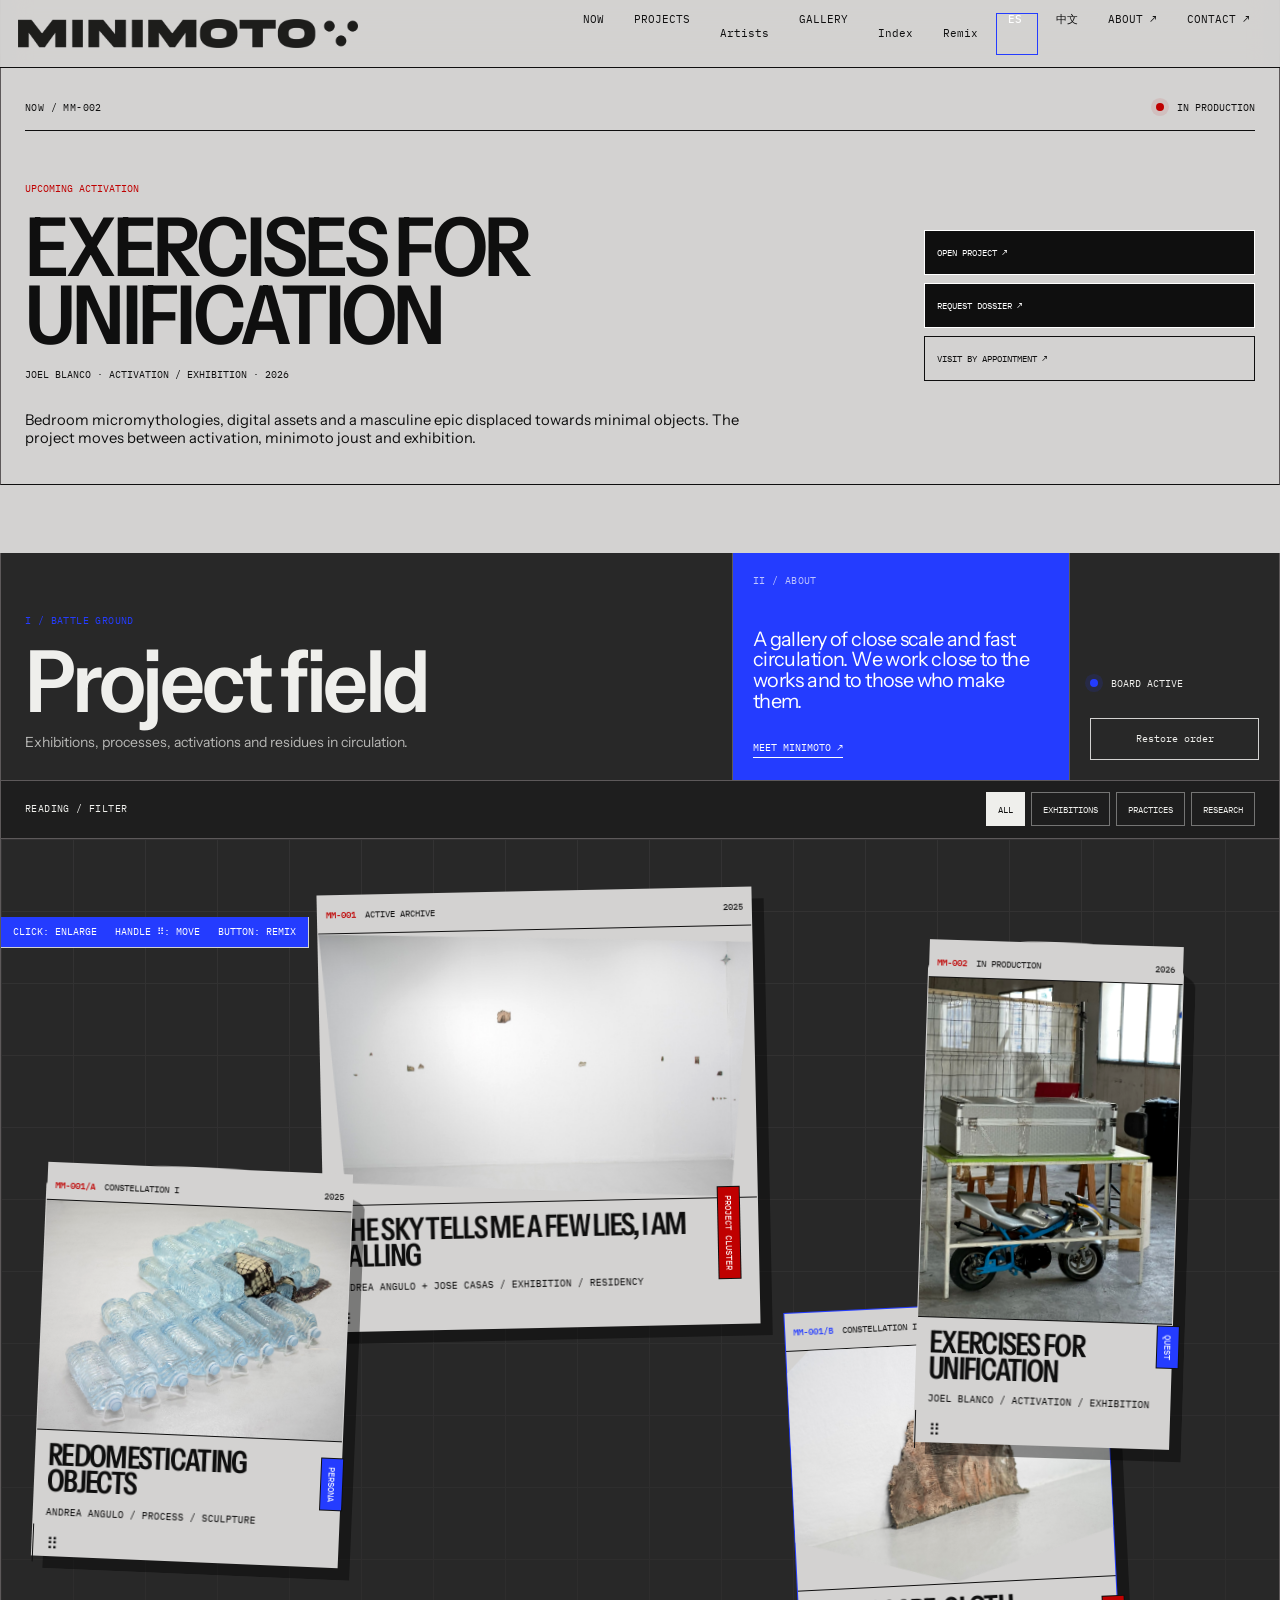
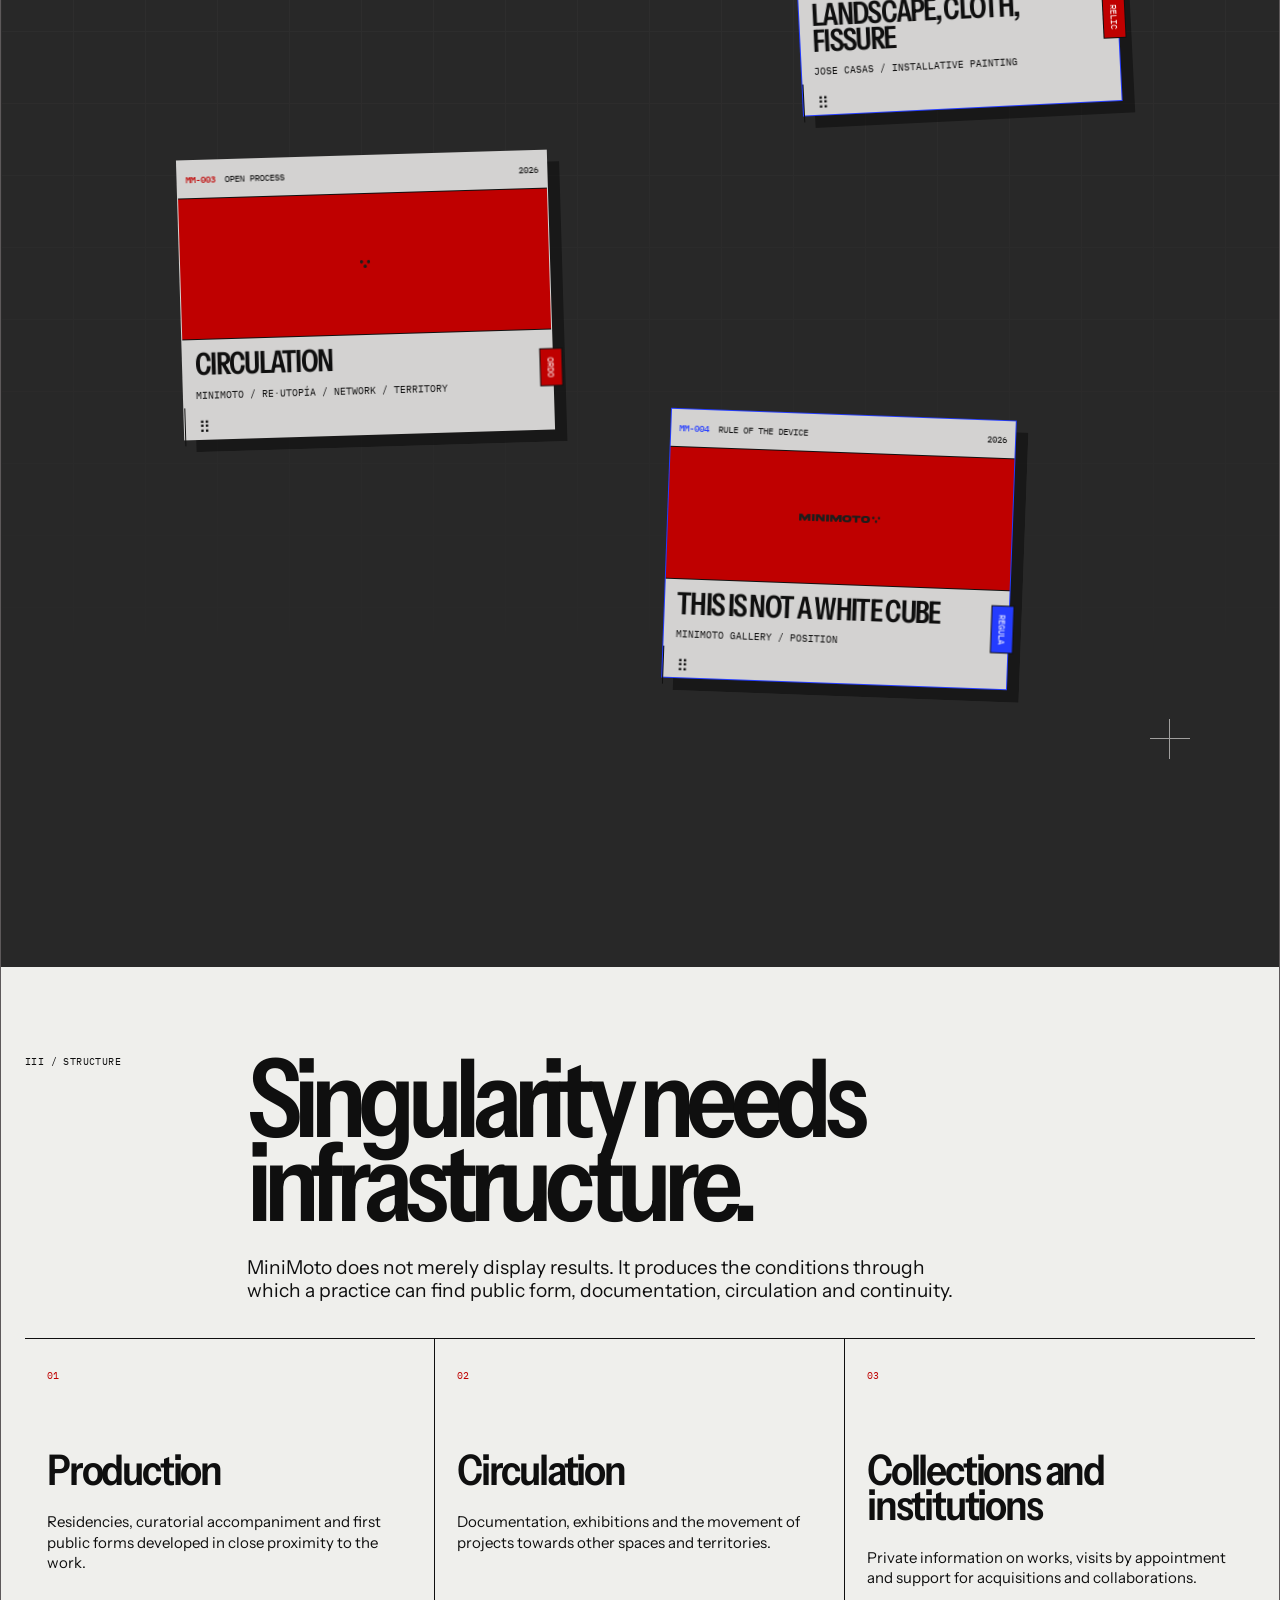
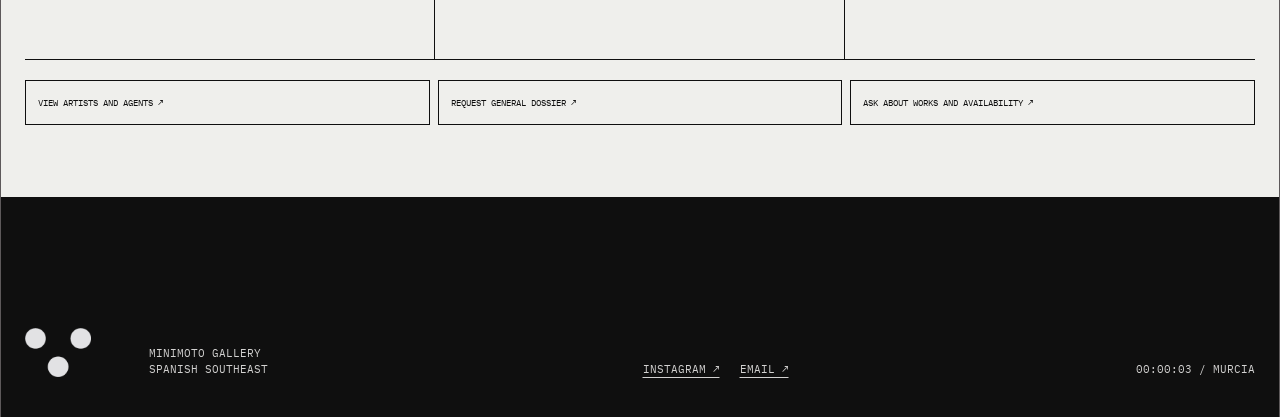
==== minimoto-gallery/index-en.html @ 4f0380a9 "version 3 tipo" ====
<!doctype html>
<html lang="en">
<head>
  <meta charset="utf-8">
  <meta name="viewport" content="width=device-width, initial-scale=1, viewport-fit=cover">
  <meta name="theme-color" content="#282828">
  <meta name="description" content="MiniMoto Gallery — exhibitions, residencies, activations and projects in the Spanish Southeast.">
  <title>MiniMoto Gallery — Battle Ground</title>

  <link rel="icon" href="./assets/favicon.png" type="image/png">
  <link rel="preconnect" href="https://fonts.googleapis.com">
  <link rel="preconnect" href="https://fonts.gstatic.com" crossorigin>
  <link href="https://fonts.googleapis.com/css2?family=Grenze+Gotisch:wght@500;600&family=IBM+Plex+Mono:wght@400;500&family=Instrument+Sans:wdth,wght@75..100,400..700&display=swap" rel="stylesheet">

  <link rel="stylesheet" href="./style.css">
  <link rel="stylesheet" href="./professional.css">
  <script src="./app-en.js" defer></script>
  <script src="./gallery-professional.js" defer></script>
  <link rel="alternate" hreflang="es" href="./index.html">
  <link rel="alternate" hreflang="en" href="./index-en.html">
  <link rel="alternate" hreflang="zh-CN" href="./index-zh.html">
  <link rel="alternate" hreflang="x-default" href="./index.html">
</head>
<body>
  <a class="skip-link" href="#battle-ground">Skip to the board</a>

  <header class="site-header">
    <a class="brand" href="#top" aria-label="MiniMoto Gallery, home">
      <img src="./assets/minimoto-wordmark.png" alt="MiniMoto Gallery">
    </a>

    <button class="menu-toggle" type="button" aria-expanded="false" aria-controls="primary-nav">
      Menu
    </button>

    <nav id="primary-nav" class="primary-nav" aria-label="Main navigation">
      <a href="#now">Now</a>
      <a href="#battle-ground">Projects</a>
      <button id="artists-open" type="button">Artists</button>
      <a href="#gallery">Gallery</a>
      <button id="index-open" type="button">Index</button>
      <button id="remix" type="button">Remix</button>
      <a class="language-link" href="./index.html" lang="es" aria-label="Ver la web en español">ES</a>
      <a href="./index-zh.html" lang="zh-CN" aria-label="查看中文版网站">中文</a>
      <a href="./quienes-somos-en.html" target="_blank" rel="noopener noreferrer">About ↗</a>
      <a href="mailto:minimotogallery@gmail.com">Contact ↗</a>
    </nav>
  </header>

  <main id="top">

<section class="current-program" id="now" aria-labelledby="current-title">
  <div class="current-program-rail">
    <p class="section-number">NOW / MM-002</p>
    <p class="current-program-status"><span aria-hidden="true"></span> In production</p>
  </div>
  <div class="current-program-main">
    <div class="current-program-copy">
      <p class="current-program-label">Upcoming activation</p>
      <h1 id="current-title">Exercises for Unification</h1>
      <p class="current-program-meta">Joel Blanco · activation / exhibition · 2026</p>
    </div>
    <div class="current-program-actions">
      <button type="button" data-open-project="MM-002">Open project ↗</button>
      <a href="mailto:minimotogallery@gmail.com?subject=Dossier%20%E2%80%94%20Exercises%20for%20Unification">Request dossier ↗</a>
      <a href="mailto:minimotogallery@gmail.com?subject=Visit%20MiniMoto%20Gallery">Visit by appointment ↗</a>
    </div>
  </div>
  <p class="current-program-note">Bedroom micromythologies, digital assets and a masculine epic displaced towards minimal objects. The project moves between activation, minimoto joust and exhibition.</p>
</section>

    <section class="battle-section" aria-labelledby="battle-title">
      <header class="battle-header">
        <div class="battle-title-block">
          <p class="section-number">I / BATTLE GROUND</p>
          <h2 id="battle-title">Project field</h2>
          <p class="battle-subtitle">Exhibitions, processes, activations and residues in circulation.</p>
        </div>

        <aside class="battle-about" aria-label="About MiniMoto">
          <p class="section-number">II / ABOUT</p>
          <p>A gallery of close scale and fast circulation. We work close to the works and to those who make them.</p>
          <a
            href="./quienes-somos-en.html"
            target="_blank"
            rel="noopener noreferrer"
          >
            Meet MiniMoto ↗
          </a>
        </aside>

        <div class="battle-tools" aria-label="Board tools">
          <p><span class="status-dot" aria-hidden="true"></span> board active</p>
          <button id="reset-layout" type="button">Restore order</button>
        </div>
      </header>
<div class="project-filterbar" aria-label="Filter the project field">
  <p class="section-number">READING / FILTER</p>
  <div role="group" aria-label="Project categories">
    <button class="is-active" type="button" data-project-filter="all" aria-pressed="true">All</button>
    <button type="button" data-project-filter="exhibitions" aria-pressed="false">Exhibitions</button>
    <button type="button" data-project-filter="artists" aria-pressed="false">Practices</button>
    <button type="button" data-project-filter="research" aria-pressed="false">Research</button>
  </div>
</div>
<div id="battle-ground" class="battle-ground" aria-label="Interactive project board">
        <div class="board-grid" aria-hidden="true"></div>
        <div class="board-cross cross-a" aria-hidden="true"></div>
        <div class="board-cross cross-b" aria-hidden="true"></div>
        <p class="board-instruction">
          <span>click: enlarge</span>
          <span>handle ⠿: move</span>
          <span>button: remix</span>
        </p>
        <div id="project-layer" class="project-layer" role="list"></div>
      </div>
    </section>

<section class="gallery-framework" id="gallery" aria-labelledby="gallery-framework-title">
  <header class="gallery-framework-head">
    <p class="section-number">III / STRUCTURE</p>
    <div>
      <h2 id="gallery-framework-title">Singularity needs infrastructure.</h2>
      <p>MiniMoto does not merely display results. It produces the conditions through which a practice can find public form, documentation, circulation and continuity.</p>
    </div>
  </header>
  <div class="gallery-framework-grid">
    <article><span>01</span><h3>Production</h3><p>Residencies, curatorial accompaniment and first public forms developed in close proximity to the work.</p></article>
    <article><span>02</span><h3>Circulation</h3><p>Documentation, exhibitions and the movement of projects towards other spaces and territories.</p></article>
    <article><span>03</span><h3>Collections and institutions</h3><p>Private information on works, visits by appointment and support for acquisitions and collaborations.</p></article>
  </div>
  <div class="gallery-framework-actions">
    <button type="button" data-open-artists>View artists and agents ↗</button>
    <a href="mailto:minimotogallery@gmail.com?subject=General%20dossier%20%E2%80%94%20MiniMoto%20Gallery">Request general dossier ↗</a>
    <a href="mailto:minimotogallery@gmail.com?subject=Works%20and%20availability%20%E2%80%94%20MiniMoto%20Gallery">Ask about works and availability ↗</a>
  </div>
</section>
</main>

  <footer class="site-footer">
    <img src="./assets/minimoto-sigil.png" alt="" aria-hidden="true">
    <p>MiniMoto Gallery<br>Spanish Southeast</p>
    <div>
      <a href="https://www.instagram.com/minimotogallery/" target="_blank" rel="noopener noreferrer">Instagram ↗</a>
      <a href="mailto:minimotogallery@gmail.com">Email ↗</a>
    </div>
    <p id="local-time" class="footer-time">--:--:-- / Murcia</p>
  </footer>

  <dialog id="project-dialog" class="project-dialog" aria-labelledby="dialog-title">
    <button class="dialog-close" type="button" aria-label="Close project">×</button>

    <article id="dialog-card" class="expanded-project-card">
      <header class="expanded-project-head">
        <span id="dialog-id" class="expanded-project-id"></span>
        <span id="dialog-status"></span>
        <span id="dialog-year" class="expanded-project-year"></span>
      </header>

      <div class="expanded-project-visual">
        <figure class="expanded-project-figure">
          <img id="dialog-image" src="" alt="">
          <figcaption>
            <span id="image-count">01 / 01</span>
            <span id="image-caption"></span>
          </figcaption>
        </figure>

        <button class="gallery-arrow gallery-prev" type="button" aria-label="Previous image">←</button>
        <button class="gallery-arrow gallery-next" type="button" aria-label="Next image">→</button>
      </div>

      <section class="expanded-project-title">
        <h2 id="dialog-title"></h2>
        <p>
          <span id="dialog-artist"></span>
          <span aria-hidden="true"> / </span>
          <span id="dialog-type"></span>
        </p>
      </section>

      <section class="expanded-project-info">
        <div id="dialog-body" class="dialog-body"></div>
        <div class="expanded-project-aside">
          <div id="dialog-tags" class="dialog-tags"></div>

          <section class="related-projects" aria-labelledby="related-title">
            <h3 id="related-title">Same constellation</h3>
            <div id="related-list"></div>
          </section>
        </div>
      </section>

      <span id="dialog-mark" class="expanded-project-mark" aria-hidden="true"></span>
    </article>
  </dialog>


  <dialog id="index-dialog" class="index-dialog" aria-labelledby="index-title">
    <button class="dialog-close" type="button" aria-label="Close index">×</button>
    <header>
      <p class="section-number">INDEX / MM</p>
      <h2 id="index-title">Operational archive</h2>
    </header>
    <ol id="project-index-list"></ol>
  </dialog>

  <dialog id="artists-dialog" class="artists-dialog" aria-labelledby="artists-title">
    <button class="dialog-close" type="button" aria-label="Close artists">×</button>
    <header>
      <p class="section-number">ORDO / PERSONAE</p>
      <h2 id="artists-title">Artists and agents</h2>
    </header>
    <div id="artists-list"></div>
  </dialog>
</body>
</html>
---- minimoto-gallery/style.css ----
@import url("https://fonts.googleapis.com/css2?family=Grenze+Gotisch:wght@500;600&family=IBM+Plex+Mono:wght@400;500&family=Instrument+Sans:wdth,wght@75..100,400..700&display=swap");

:root {
  --charcoal: #282828;
  --black: #0f0f0f;
  --paper: #d3d2d1;
  --paper-light: #efefec;
  --mid: #5d595a;
  --red: #bf0000;
  --white: #ffffff;

  --font-sans: "Instrument Sans", "Arial Narrow", "Helvetica Neue", Arial, sans-serif;
  --font-mono: "IBM Plex Mono", "SFMono-Regular", Consolas, monospace;
  --font-neo: "Grenze Gotisch", Georgia, serif;

  --line: 1px solid var(--mid);
  --header-h: 68px;
  --max: 1720px;
}

* {
  box-sizing: border-box;
}

html {
  scroll-behavior: smooth;
  background: var(--charcoal);
}

body {
  margin: 0;
  overflow-x: hidden;
  background: var(--paper);
  color: var(--black);
  font-family: var(--font-sans);
  font-optical-sizing: auto;
  -webkit-font-smoothing: antialiased;
}

body.is-locked {
  overflow: hidden;
}

img {
  display: block;
  max-width: 100%;
}

button,
a {
  color: inherit;
  font: inherit;
}

button {
  border-radius: 0;
}

a {
  text-decoration: none;
}

button,
a,
[tabindex] {
  -webkit-tap-highlight-color: transparent;
}

:focus-visible {
  outline: 3px solid var(--red);
  outline-offset: 4px;
}

.skip-link {
  position: fixed;
  top: 8px;
  left: 8px;
  z-index: 5000;
  padding: 10px 12px;
  transform: translateY(-160%);
  border: 1px solid var(--black);
  background: var(--white);
  font: 12px/1 var(--font-mono);
}

.skip-link:focus {
  transform: none;
}

/* Header */

.site-header {
  position: fixed;
  inset: 0 0 auto;
  z-index: 1000;
  min-height: var(--header-h);
  display: grid;
  grid-template-columns: minmax(210px, 380px) 1fr;
  align-items: center;
  gap: 24px;
  padding: 10px 18px;
  border-bottom: 1px solid var(--black);
  background: rgba(211, 210, 209, .96);
  backdrop-filter: blur(14px);
}

.brand {
  width: fit-content;
}

.brand img {
  width: min(340px, 42vw);
  height: 30px;
  object-fit: contain;
  object-position: left center;
}

.primary-nav {
  display: flex;
  justify-content: flex-end;
  align-items: center;
  gap: 6px;
  font: 11px/1 var(--font-mono);
  text-transform: uppercase;
}

.primary-nav a,
.primary-nav button,
.menu-toggle {
  min-height: 42px;
  padding: 0 11px;
  border: 1px solid transparent;
  background: transparent;
  cursor: pointer;
}

.primary-nav a:hover,
.primary-nav button:hover,
.primary-nav a:focus-visible,
.primary-nav button:focus-visible {
  border-color: var(--black);
  background: var(--paper-light);
}

.menu-toggle {
  display: none;
}

/* Intro */

.intro {
  position: relative;
  min-height: 86svh;
  max-width: var(--max);
  margin: 0 auto;
  padding: calc(var(--header-h) + 48px) 24px 48px;
  overflow: hidden;
  border-right: 1px solid var(--mid);
  border-left: 1px solid var(--mid);
  background: var(--paper);
}

.micro-label,
.section-number {
  margin: 0;
  font: 10px/1.2 var(--font-mono);
  letter-spacing: .04em;
  text-transform: uppercase;
}

.intro h1 {
  margin: clamp(90px, 14vh, 160px) 0 0;
  font-size: clamp(90px, 17vw, 300px);
  font-weight: 620;
  font-stretch: 82%;
  line-height: .67;
  letter-spacing: -.095em;
  text-transform: uppercase;
}

.intro h1 span {
  display: block;
}

.intro .neo-word {
  width: fit-content;
  margin-left: 21%;
  font-family: var(--font-neo);
  font-weight: 500;
  letter-spacing: -.045em;
  text-transform: none;
}

.intro-aside {
  position: absolute;
  right: 6%;
  bottom: 11%;
  width: min(300px, 27vw);
  display: grid;
  grid-template-columns: 42px 1fr;
  gap: 12px;
  align-items: start;
}

.intro-aside p {
  margin: 0;
  font-size: 14px;
  line-height: 1.25;
}

.sigil-text {
  font-family: var(--font-neo);
  font-size: 38px;
  line-height: .8;
}

.intro-coordinate {
  position: absolute;
  top: 26%;
  right: 24px;
  writing-mode: vertical-rl;
  font: 10px/1.2 var(--font-mono);
  text-transform: uppercase;
}

.intro-coordinate span {
  color: var(--red);
}

.intro-sigil {
  position: absolute;
  right: 11%;
  top: 18%;
  width: clamp(80px, 10vw, 150px);
  opacity: .93;
}

/* Battle */

.battle-section {
  max-width: var(--max);
  margin: 0 auto;
  border-right: 1px solid var(--mid);
  border-left: 1px solid var(--mid);
  background: var(--charcoal);
  color: var(--paper-light);
}

.battle-header {
  min-height: 142px;
  display: grid;
  grid-template-columns: 1fr auto;
  align-items: end;
  gap: 20px;
  padding: 24px;
  border-top: 1px solid var(--black);
  border-bottom: 1px solid var(--mid);
}

.battle-header h2 {
  margin: 16px 0 0;
  font-size: clamp(42px, 6vw, 92px);
  font-weight: 560;
  font-stretch: 80%;
  line-height: .8;
  letter-spacing: -.065em;
}

.battle-tools {
  display: flex;
  align-items: center;
  gap: 15px;
  font: 10px/1 var(--font-mono);
  text-transform: uppercase;
}

.battle-tools p {
  margin: 0;
}

.battle-tools button {
  min-height: 42px;
  padding: 0 12px;
  border: 1px solid var(--paper);
  background: transparent;
  color: var(--paper-light);
  cursor: pointer;
}

.battle-tools button:hover {
  background: var(--red);
}

.status-dot {
  display: inline-block;
  width: 8px;
  height: 8px;
  margin-right: 7px;
  border-radius: 50%;
  background: var(--red);
}

.battle-ground {
  position: relative;
  height: clamp(1250px, 135vw, 2180px);
  min-height: 1250px;
  overflow: hidden;
  background: var(--charcoal);
  isolation: isolate;
}

.board-grid {
  position: absolute;
  inset: 0;
  opacity: .22;
  background-image:
    linear-gradient(to right, var(--mid) 1px, transparent 1px),
    linear-gradient(to bottom, var(--mid) 1px, transparent 1px);
  background-size: 72px 72px;
  mask-image: linear-gradient(to bottom, black, transparent 88%);
}

.board-cross {
  position: absolute;
  z-index: 0;
  width: 40px;
  height: 40px;
  opacity: .7;
}

.board-cross::before,
.board-cross::after {
  content: "";
  position: absolute;
  background: var(--paper);
}

.board-cross::before {
  top: 19px;
  left: 0;
  width: 40px;
  height: 1px;
}

.board-cross::after {
  top: 0;
  left: 19px;
  width: 1px;
  height: 40px;
}

.cross-a {
  top: 6%;
  left: 48%;
}

.cross-b {
  right: 7%;
  bottom: 12%;
}

.board-instruction {
  position: sticky;
  top: calc(var(--header-h) + 10px);
  z-index: 60;
  width: fit-content;
  display: flex;
  gap: 18px;
  margin: 0;
  padding: 10px 12px;
  border-right: 1px solid var(--paper);
  border-bottom: 1px solid var(--paper);
  background: var(--red);
  color: var(--white);
  font: 10px/1 var(--font-mono);
  text-transform: uppercase;
}

.project-layer {
  position: absolute;
  inset: 0;
  z-index: 2;
}

/* Cards */

.project-card {
  --accent: var(--red);
  position: absolute;
  z-index: var(--z, 2);
  left: var(--x);
  top: var(--y);
  width: var(--w);
  transform: rotate(var(--r));
  transform-origin: center center;
  transition:
    transform 220ms cubic-bezier(.2, .8, .2, 1),
    filter 220ms ease,
    box-shadow 220ms ease;
  will-change: transform;
}

.project-card:nth-child(3n) {
  mix-blend-mode: normal;
}

.project-card.is-moving {
  z-index: 900 !important;
  transition: none;
}

.project-surface {
  position: relative;
  width: 100%;
  padding: 0;
  overflow: visible;
  border: 1px solid var(--paper);
  background: var(--paper);
  color: var(--black);
  box-shadow: 12px 12px 0 rgba(0, 0, 0, .42);
}

.project-card:hover,
.project-card:focus-within {
  z-index: 850 !important;
  transform: rotate(0deg) scale(1.065);
  filter: saturate(1.05);
}

.project-card:hover .project-surface,
.project-card:focus-within .project-surface {
  box-shadow: 20px 20px 0 var(--red);
}

.project-open {
  display: block;
  width: 100%;
  padding: 0;
  border: 0;
  background: transparent;
  color: inherit;
  text-align: left;
  cursor: zoom-in;
}

.project-head {
  display: grid;
  grid-template-columns: auto 1fr auto;
  align-items: center;
  gap: 9px;
  min-height: 38px;
  padding: 7px 8px;
  border-bottom: 1px solid var(--black);
  background: var(--paper);
  font: 9px/1 var(--font-mono);
  text-transform: uppercase;
}

.project-index {
  color: var(--red);
  font-weight: 500;
}

.drag-handle {
  position: relative;
  z-index: 4;
  width: 38px;
  height: 38px;
  display: grid;
  place-items: center;
  margin: -7px -8px -7px 0;
  padding: 0;
  border: 0;
  border-left: 1px solid var(--black);
  background: transparent;
  cursor: grab;
  font: 16px/1 var(--font-mono);
}

.drag-handle:active {
  cursor: grabbing;
}

.project-image {
  position: relative;
  display: block;
  aspect-ratio: var(--ratio);
  overflow: hidden;
  background: var(--black);
}

.project-image::before,
.project-image::after {
  content: "";
  position: absolute;
  inset: 0;
  pointer-events: none;
}

.project-image::before {
  z-index: 1;
  opacity: 0;
  background:
    radial-gradient(120% 60% at 12% 16%, rgba(255,255,255,.88) 0%, rgba(255,255,255,0) 26%),
    radial-gradient(90% 52% at 78% 24%, rgba(242,242,242,.52) 0%, rgba(255,255,255,0) 22%),
    radial-gradient(95% 55% at 42% 68%, rgba(198,198,198,.45) 0%, rgba(255,255,255,0) 28%),
    linear-gradient(110deg, rgba(255,255,255,0) 18%, rgba(255,255,255,.58) 34%, rgba(213,213,213,.12) 47%, rgba(255,255,255,.64) 62%, rgba(255,255,255,0) 82%);
  mix-blend-mode: screen;
  filter: blur(10px) contrast(1.25);
  transform: translate3d(-7%, 0, 0) scale(1.08) rotate(-2.2deg);
  transition: opacity 260ms ease, transform 520ms cubic-bezier(.2,.8,.2,1), filter 260ms ease;
}

.project-image::after {
  z-index: 2;
  opacity: 0;
  background:
    linear-gradient(130deg, rgba(255,255,255,.18), rgba(255,255,255,0) 24%, rgba(255,255,255,.22) 48%, rgba(255,255,255,0) 72%),
    linear-gradient(180deg, rgba(0,0,0,0), rgba(255,255,255,.09));
  mix-blend-mode: soft-light;
  transition: opacity 220ms ease;
}

.project-image img {
  width: 100%;
  height: 100%;
  object-fit: cover;
  filter: saturate(1.04) contrast(1.04);
  transition: transform 500ms cubic-bezier(.2, .8, .2, 1), filter 260ms ease;
}

.project-card:hover .project-image::before,
.project-card:focus-within .project-image::before {
  opacity: .92;
  transform: translate3d(8%, 0, 0) scale(1.12) rotate(1.15deg);
  animation: liquidSweep 1.45s ease-in-out infinite alternate;
}

.project-card:hover .project-image::after,
.project-card:focus-within .project-image::after {
  opacity: .68;
}

.project-card:hover .project-image img,
.project-card:focus-within .project-image img {
  transform: scale(1.04);
  filter: saturate(1.12) contrast(1.08) brightness(1.02);
}

.project-copy {
  display: block;
  padding: 11px 12px 13px;
  border-top: 1px solid var(--black);
}

.project-copy h3 {
  max-width: 95%;
  margin: 0;
  font-size: clamp(23px, 2.4vw, 48px);
  font-weight: 620;
  font-stretch: 80%;
  line-height: .86;
  letter-spacing: -.055em;
  text-transform: uppercase;
}

.project-copy p {
  margin: 11px 0 0;
  font: 10px/1.3 var(--font-mono);
  text-transform: uppercase;
}

.project-mark {
  position: absolute;
  right: -18px;
  bottom: 18%;
  z-index: 8;
  padding: 6px 8px;
  border: 1px solid var(--black);
  background: var(--red);
  color: var(--white);
  font: 9px/1 var(--font-mono);
  transform: rotate(90deg);
  transform-origin: center;
  text-transform: uppercase;
}

.project-card.shape-shield .project-image {
  clip-path: polygon(7% 0, 93% 0, 100% 9%, 100% 80%, 50% 100%, 0 80%, 0 9%);
}

.project-card.shape-codex .project-surface {
  border-radius: 48% 48% 0 0 / 6% 6% 0 0;
}

.project-card.shape-codex .project-head {
  padding-top: 14px;
}

.project-card.shape-slashed .project-image {
  clip-path: polygon(0 0, 100% 6%, 94% 100%, 5% 92%);
}

.project-card.text-relic .project-image {
  aspect-ratio: 1 / .38;
  background: var(--red);
}

.project-card.text-relic .project-image img {
  object-fit: contain;
  padding: 18%;
  filter: none;
}

/* About gateway */

.about-gateway {
  max-width: var(--max);
  margin: 0 auto;
  padding: 58px 24px 72px;
  border-right: 1px solid var(--mid);
  border-left: 1px solid var(--mid);
  background: var(--paper);
}

.about-gateway-grid {
  margin-top: 24px;
  display: grid;
  grid-template-columns: minmax(0, 1.25fr) minmax(240px, .75fr) auto;
  gap: 28px;
  align-items: end;
  padding-top: 24px;
  border-top: 1px solid var(--black);
}

.about-gateway h2 {
  margin: 0;
  font-size: clamp(52px, 7vw, 112px);
  font-weight: 560;
  font-stretch: 80%;
  line-height: .8;
  letter-spacing: -.07em;
}

.about-gateway p {
  max-width: 420px;
  margin: 0;
  font-size: clamp(16px, 1.5vw, 22px);
  line-height: 1.12;
}

.about-scroll-link {
  min-height: 48px;
  display: inline-flex;
  align-items: center;
  justify-content: center;
  padding: 0 14px;
  border: 1px solid var(--black);
  font: 10px/1 var(--font-mono);
  text-transform: uppercase;
}

.about-scroll-link:hover,
.about-scroll-link:focus-visible {
  background: var(--red);
  color: var(--white);
}

/* Footer */

.site-footer {
  max-width: var(--max);
  min-height: 220px;
  margin: 0 auto;
  display: grid;
  grid-template-columns: 100px 1fr 1fr auto;
  gap: 24px;
  align-items: end;
  padding: 40px 24px;
  border-right: 1px solid var(--mid);
  border-left: 1px solid var(--mid);
  background: var(--black);
  color: var(--paper);
  font: 11px/1.4 var(--font-mono);
  text-transform: uppercase;
}

.site-footer img {
  width: 66px;
  filter: invert(1);
}

.site-footer p {
  margin: 0;
}

.site-footer div {
  display: flex;
  gap: 20px;
}

.site-footer a {
  text-decoration: underline;
  text-underline-offset: 4px;
}

.footer-time {
  text-align: right;
}

/* Dialogs */

dialog {
  max-width: none;
  max-height: none;
  margin: auto;
  padding: 0;
  border: 1px solid var(--paper);
  background: var(--charcoal);
  color: var(--paper-light);
}

dialog::backdrop {
  background: rgba(15, 15, 15, .9);
  backdrop-filter: blur(8px);
}

.dialog-close {
  position: fixed;
  top: 14px;
  right: 14px;
  z-index: 30;
  width: 48px;
  height: 48px;
  border: 1px solid var(--paper);
  background: var(--red);
  color: var(--white);
  cursor: pointer;
  font-size: 28px;
  line-height: 1;
}

.project-dialog {
  width: min(1460px, calc(100vw - 24px));
  height: min(900px, calc(100svh - 24px));
  overflow: hidden;
}

.project-dialog[open] {
  display: grid;
  grid-template-columns: minmax(0, 1.35fr) minmax(360px, .65fr);
}

.dialog-stage {
  position: relative;
  min-width: 0;
  min-height: 0;
  overflow: hidden;
  background: var(--black);
}

.dialog-figure {
  height: 100%;
  margin: 0;
  display: grid;
  grid-template-rows: 1fr auto;
}

.dialog-figure img {
  width: 100%;
  height: 100%;
  min-height: 0;
  object-fit: contain;
  background: var(--black);
}

.dialog-figure figcaption {
  min-height: 42px;
  display: flex;
  justify-content: space-between;
  gap: 12px;
  align-items: center;
  padding: 8px 12px;
  border-top: 1px solid var(--paper);
  background: var(--charcoal);
  font: 9px/1.2 var(--font-mono);
  text-transform: uppercase;
}

.gallery-arrow {
  position: absolute;
  top: 50%;
  z-index: 10;
  width: 50px;
  height: 50px;
  border: 1px solid var(--paper);
  background: var(--red);
  color: var(--white);
  cursor: pointer;
  transform: translateY(-50%);
}

.gallery-prev {
  left: 12px;
}

.gallery-next {
  right: 12px;
}

.dialog-content {
  position: relative;
  overflow: auto;
  padding: clamp(28px, 4vw, 64px);
  border-left: 1px solid var(--paper);
}

.dialog-seal {
  width: 48px;
  margin: 0 0 60px auto;
}

.dialog-seal img {
  filter: invert(1);
}

.dialog-kicker {
  margin: 0;
  color: var(--red);
  font: 10px/1.3 var(--font-mono);
  text-transform: uppercase;
}

.dialog-content h2 {
  margin: 16px 0 22px;
  font-size: clamp(50px, 6vw, 96px);
  font-weight: 600;
  font-stretch: 78%;
  line-height: .77;
  letter-spacing: -.07em;
  text-transform: uppercase;
}

.dialog-artist {
  margin: 0 0 46px;
  font: 12px/1.4 var(--font-mono);
  text-transform: uppercase;
}

.dialog-body {
  font-size: 17px;
  line-height: 1.38;
}

.dialog-body p {
  margin: 0 0 18px;
}

.dialog-body blockquote {
  margin: 34px 0;
  padding: 18px 0 18px 22px;
  border-left: 8px solid var(--red);
  font-family: var(--font-neo);
  font-size: 27px;
  line-height: 1.02;
}

.dialog-tags {
  display: flex;
  flex-wrap: wrap;
  gap: 7px;
  margin-top: 40px;
}

.dialog-tags span {
  padding: 6px 8px;
  border: 1px solid var(--paper);
  font: 9px/1 var(--font-mono);
  text-transform: uppercase;
}

.related-projects {
  margin-top: 50px;
  padding-top: 16px;
  border-top: 1px solid var(--mid);
}

.related-projects h3 {
  margin: 0 0 14px;
  font: 10px/1 var(--font-mono);
  text-transform: uppercase;
}

#related-list {
  display: grid;
  gap: 7px;
}

#related-list button {
  min-height: 46px;
  padding: 9px 10px;
  border: 1px solid var(--mid);
  background: transparent;
  color: var(--paper);
  cursor: pointer;
  text-align: left;
  font: 10px/1.3 var(--font-mono);
  text-transform: uppercase;
}

#related-list button:hover {
  border-color: var(--paper);
  background: var(--red);
}

.index-dialog,
.artists-dialog {
  width: min(900px, calc(100vw - 24px));
  height: min(820px, calc(100svh - 24px));
  overflow: auto;
  padding: 30px;
}

.index-dialog header,
.artists-dialog header {
  margin-bottom: 50px;
}

.index-dialog h2,
.artists-dialog h2 {
  margin: 16px 0 0;
  font-size: clamp(52px, 8vw, 100px);
  font-weight: 560;
  line-height: .8;
  letter-spacing: -.07em;
}

#project-index-list {
  margin: 0;
  padding: 0;
  list-style: none;
  border-top: 1px solid var(--paper);
}

#project-index-list li {
  border-bottom: 1px solid var(--mid);
}

#project-index-list button {
  width: 100%;
  min-height: 74px;
  display: grid;
  grid-template-columns: 58px 1fr auto;
  gap: 14px;
  align-items: center;
  padding: 12px 0;
  border: 0;
  background: transparent;
  color: var(--paper);
  cursor: pointer;
  text-align: left;
}

#project-index-list button:hover {
  color: var(--red);
}

#project-index-list strong {
  font-size: 21px;
  font-weight: 500;
}

#project-index-list small,
#project-index-list span {
  font: 9px/1.2 var(--font-mono);
  text-transform: uppercase;
}

#artists-list {
  display: grid;
  grid-template-columns: repeat(2, 1fr);
  border-top: 1px solid var(--paper);
}

.artist-entry {
  min-height: 180px;
  padding: 18px;
  border-right: 1px solid var(--mid);
  border-bottom: 1px solid var(--mid);
}

.artist-entry:nth-child(2n) {
  border-right: 0;
}

.artist-entry h3 {
  margin: 0 0 18px;
  font-size: 31px;
  font-weight: 560;
  line-height: .9;
  letter-spacing: -.045em;
}

.artist-entry p {
  margin: 0;
  font: 10px/1.4 var(--font-mono);
  text-transform: uppercase;
}

/* Responsive */

@media (max-width: 980px) {
  :root {
    --header-h: 62px;
  }

  .site-header {
    grid-template-columns: 1fr auto;
    padding: 8px 12px;
  }

  .brand img {
    width: min(290px, 68vw);
    height: 26px;
  }

  .menu-toggle {
    display: block;
    min-height: 44px;
    border: 1px solid var(--black);
    background: transparent;
    text-transform: uppercase;
    font: 10px/1 var(--font-mono);
  }

  .primary-nav {
    position: absolute;
    top: 100%;
    left: 0;
    right: 0;
    display: none;
    flex-direction: column;
    align-items: stretch;
    gap: 0;
    border-bottom: 1px solid var(--black);
    background: var(--paper);
  }

  .primary-nav.is-open {
    display: flex;
  }

  .primary-nav a,
  .primary-nav button {
    min-height: 50px;
    border-top: 1px solid var(--mid);
    text-align: left;
  }

  .intro {
    min-height: 760px;
    padding: calc(var(--header-h) + 36px) 14px 40px;
  }

  .intro h1 {
    margin-top: 110px;
    font-size: clamp(78px, 21vw, 150px);
  }

  .intro .neo-word {
    margin-left: 8%;
  }

  .intro-aside {
    right: 14px;
    bottom: 52px;
    width: min(310px, 72vw);
  }

  .intro-coordinate {
    display: none;
  }

  .intro-sigil {
    top: 16%;
    right: 8%;
    width: 90px;
  }

  .battle-header {
    grid-template-columns: 1fr;
    align-items: start;
  }

  .battle-tools {
    justify-content: space-between;
  }

  .battle-ground {
    height: auto;
    min-height: 0;
    padding: 48px 10px 110px;
  }

  .board-grid {
    opacity: .13;
  }

  .board-instruction {
    position: relative;
    top: auto;
    margin: -48px 0 26px -10px;
    overflow-x: auto;
    max-width: calc(100vw - 10px);
    white-space: nowrap;
  }

  .project-layer {
    position: relative;
    display: grid;
    gap: 0;
  }

  .project-card {
    position: relative !important;
    left: auto !important;
    top: auto !important;
    width: min(92vw, 620px) !important;
    margin-top: -26px;
    transform: rotate(var(--mobile-r)) !important;
  }

  .project-card:first-child {
    margin-top: 20px;
  }

  .project-card:nth-child(odd) {
    margin-left: 0;
  }

  .project-card:nth-child(even) {
    margin-left: auto;
  }

  .project-card:hover,
  .project-card:focus-within {
    transform: rotate(0deg) scale(1.01) !important;
  }

  .drag-handle {
    display: none;
  }

  .project-mark {
    right: 5px;
    transform: rotate(0deg);
  }

  .site-footer {
    grid-template-columns: 70px 1fr;
  }

  .site-footer div,
  .footer-time {
    grid-column: 2;
    text-align: left;
  }

  .project-dialog {
    width: calc(100vw - 12px);
    height: calc(100svh - 12px);
  }

  .project-dialog[open] {
    display: block;
    overflow: auto;
  }

  .dialog-stage {
    height: min(56svh, 540px);
  }

  .dialog-content {
    border-top: 1px solid var(--paper);
    border-left: 0;
  }

  .dialog-seal {
    margin-bottom: 34px;
  }
}

@media (max-width: 620px) {
  .intro {
    min-height: 700px;
  }

  .battle-header {
    padding: 20px 14px;
  }

  .battle-tools {
    align-items: flex-start;
    flex-direction: column;
  }

  .battle-tools button {
    width: 100%;
  }

  .project-card {
    width: calc(100vw - 28px) !important;
    margin-top: -18px;
  }

  .project-copy h3 {
    font-size: clamp(30px, 11vw, 52px);
  }

  .project-head {
    grid-template-columns: auto 1fr;
  }

  .project-head .project-year {
    display: none;
  }

  .board-instruction span:nth-child(2) {
    display: none;
  }

  .site-footer {
    min-height: 290px;
    align-items: start;
  }

  .site-footer div {
    flex-direction: column;
    gap: 8px;
  }

  .dialog-stage {
    height: 48svh;
  }

  .dialog-content {
    padding: 28px 18px 50px;
  }

  .dialog-content h2 {
    font-size: clamp(49px, 16vw, 76px);
  }

  .index-dialog,
  .artists-dialog {
    padding: 20px 14px;
  }

  #artists-list {
    grid-template-columns: 1fr;
  }

  .artist-entry {
    border-right: 0;
  }

  #project-index-list button {
    grid-template-columns: 42px 1fr;
  }

  #project-index-list button > span:last-child {
    display: none;
  }
}

@media (prefers-reduced-motion: reduce) {
  *,
  *::before,
  *::after {
    scroll-behavior: auto !important;
    animation-duration: .01ms !important;
    animation-iteration-count: 1 !important;
    transition-duration: .01ms !important;
  }

  .project-card:hover,
  .project-card:focus-within {
    transform: none !important;
  }
}

@media (max-width: 980px) {
  .about-gateway {
    padding: 52px 14px 62px;
  }

  .about-gateway-grid {
    grid-template-columns: 1fr;
    align-items: start;
  }

  .about-scroll-link {
    width: 100%;
  }
}

.language-link {
  min-width: 42px;
  border-color: var(--black) !important;
  font-weight: 500;
}


/* ================================================================
   V4 — High Culture / Blue Notes
   ================================================================ */

:root {
  --blue: #243cff;
  --blue-deep: #1729d8;
  --blue-soft: rgba(36, 60, 255, .14);
}

/* Direct entry: the project field is now the cover. */
.battle-section {
  margin-top: var(--header-h);
}

.battle-header {
  min-height: 214px;
  grid-template-columns: minmax(0, 1.35fr) minmax(260px, .62fr) auto;
  align-items: stretch;
  gap: 0;
  padding: 0;
  border-top: 0;
}

.battle-title-block {
  display: flex;
  flex-direction: column;
  justify-content: flex-end;
  min-width: 0;
  padding: 26px 24px 28px;
  border-right: 1px solid var(--mid);
}

.battle-title-block .section-number {
  color: var(--blue);
}

.battle-title-block h2 {
  margin: 18px 0 0;
}

.battle-subtitle {
  max-width: 640px;
  margin: 16px 0 0;
  color: rgba(239, 239, 236, .72);
  font-size: 14px;
  line-height: 1.25;
}

.battle-about {
  min-width: 0;
  display: flex;
  flex-direction: column;
  justify-content: space-between;
  padding: 22px 20px;
  background: var(--blue);
  color: var(--white);
}

.battle-about .section-number {
  color: rgba(255,255,255,.7);
}

.battle-about > p:not(.section-number) {
  margin: 42px 0 30px;
  font-size: clamp(18px, 1.55vw, 25px);
  line-height: 1.05;
  letter-spacing: -.03em;
}

.battle-about a {
  width: fit-content;
  padding-bottom: 3px;
  border-bottom: 1px solid currentColor;
  font: 10px/1.2 var(--font-mono);
  text-transform: uppercase;
}

.battle-about a:hover,
.battle-about a:focus-visible {
  color: var(--black);
}

.battle-tools {
  width: 210px;
  flex-direction: column;
  align-items: stretch;
  justify-content: flex-end;
  padding: 20px;
  border-left: 1px solid var(--mid);
}

.battle-tools p {
  margin-bottom: 14px;
}

.status-dot {
  background: var(--blue);
  box-shadow: 0 0 0 5px var(--blue-soft);
}

.language-link {
  background: var(--blue);
  color: var(--white) !important;
  border-color: var(--blue) !important;
}

.language-link:hover,
.language-link:focus-visible {
  background: var(--black) !important;
  border-color: var(--black) !important;
}

/* Blue appears as a note, not as a complete recolouring. */
.project-card:nth-child(even) .project-mark {
  background: var(--blue);
}

.project-card:nth-child(even):hover .project-surface,
.project-card:nth-child(even):focus-within .project-surface {
  box-shadow: 20px 20px 0 var(--blue);
}

.project-card:nth-child(3n) .project-index {
  color: var(--blue);
}

.project-card:nth-child(3n) .project-surface {
  border-color: var(--blue);
}

.board-instruction {
  background: var(--blue);
}

.dialog-kicker {
  color: var(--blue);
}

.dialog-body blockquote {
  border-left-color: var(--blue);
}

.gallery-arrow {
  background: var(--blue);
}

#related-list button:hover {
  background: var(--blue);
}

@media (max-width: 1160px) {
  .battle-header {
    grid-template-columns: minmax(0, 1fr) minmax(250px, .55fr);
  }

  .battle-tools {
    width: auto;
    grid-column: 1 / -1;
    flex-direction: row;
    justify-content: space-between;
    align-items: center;
    border-top: 1px solid var(--mid);
    border-left: 0;
  }

  .battle-tools p {
    margin-bottom: 0;
  }
}

@media (max-width: 720px) {
  .battle-section {
    margin-top: var(--header-h);
  }

  .battle-header {
    grid-template-columns: 1fr;
  }

  .battle-title-block {
    min-height: 210px;
    border-right: 0;
  }

  .battle-about {
    min-height: 220px;
  }

  .battle-tools {
    flex-direction: column;
    align-items: stretch;
  }

  .battle-tools p {
    margin-bottom: 12px;
  }
}


/* ================================================================
   V5 — expanded project cards
   The modal preserves the exact grammar of the board thumbnail.
   ================================================================ */

.project-dialog {
  width: min(1040px, calc(100vw - 36px));
  height: min(920px, calc(100svh - 30px));
  overflow: visible;
  border: 0;
  background: transparent;
  color: var(--black);
}

.project-dialog[open] {
  display: block;
}

.project-dialog .dialog-close {
  position: absolute;
  top: -12px;
  right: -12px;
  z-index: 50;
  width: 46px;
  height: 46px;
  border: 1px solid var(--black);
  background: var(--dialog-accent, var(--red));
  color: var(--white);
  box-shadow: 6px 6px 0 rgba(0, 0, 0, .35);
}

.expanded-project-card {
  --dialog-accent: var(--red);
  --dialog-mark-accent: var(--red);
  --dialog-visual: var(--black);

  position: relative;
  height: 100%;
  overflow-y: auto;
  border: 1px solid var(--dialog-accent);
  background: var(--paper);
  color: var(--black);
  box-shadow:
    18px 18px 0 var(--dialog-accent),
    30px 30px 0 rgba(0, 0, 0, .35);
  scrollbar-width: thin;
  scrollbar-color: var(--dialog-accent) var(--paper);
}

.expanded-project-head {
  min-height: 52px;
  display: grid;
  grid-template-columns: auto 1fr auto;
  align-items: center;
  gap: 12px;
  padding: 10px 14px;
  border-bottom: 1px solid var(--black);
  background: var(--paper);
  font: 10px/1 var(--font-mono);
  text-transform: uppercase;
}

.expanded-project-id {
  color: var(--dialog-accent);
  font-weight: 500;
}

.expanded-project-year {
  text-align: right;
}

.expanded-project-visual {
  position: relative;
  min-height: 360px;
  background: var(--dialog-visual);
  border-bottom: 1px solid var(--black);
}

.expanded-project-figure {
  height: min(52vh, 520px);
  margin: 0;
  display: grid;
  grid-template-rows: 1fr auto;
  background: var(--dialog-visual);
}

.expanded-project-figure img {
  width: 100%;
  height: 100%;
  min-height: 0;
  object-fit: contain;
  background: var(--dialog-visual);
  filter: saturate(1.04) contrast(1.02);
}

.expanded-project-card.text-relic .expanded-project-figure img {
  width: min(44%, 330px);
  height: min(44%, 250px);
  align-self: center;
  justify-self: center;
  object-fit: contain;
  filter: none;
}

.expanded-project-figure figcaption {
  min-height: 40px;
  display: flex;
  justify-content: space-between;
  gap: 16px;
  align-items: center;
  padding: 8px 12px;
  border-top: 1px solid rgba(255, 255, 255, .45);
  background: var(--dialog-visual);
  color: var(--white);
  font: 9px/1.2 var(--font-mono);
  text-transform: uppercase;
}

.expanded-project-title {
  padding: 22px 22px 25px;
  border-bottom: 1px solid var(--black);
  background: var(--paper);
}

.expanded-project-title h2 {
  max-width: 96%;
  margin: 0;
  font-size: clamp(52px, 7.4vw, 108px);
  font-weight: 620;
  font-stretch: 76%;
  line-height: .78;
  letter-spacing: -.075em;
  text-transform: uppercase;
}

.expanded-project-title p {
  margin: 18px 0 0;
  font: 11px/1.35 var(--font-mono);
  text-transform: uppercase;
}

.expanded-project-info {
  display: grid;
  grid-template-columns: minmax(0, 1.35fr) minmax(250px, .65fr);
  gap: 0;
  border-bottom: 1px solid var(--black);
  background: var(--paper);
}

.expanded-project-info > .dialog-body {
  padding: 34px 30px 48px;
  border-right: 1px solid var(--black);
  color: var(--black);
  font-size: clamp(17px, 1.6vw, 22px);
  line-height: 1.3;
}

.expanded-project-info .dialog-body p {
  max-width: 720px;
  margin: 0 0 22px;
}

.expanded-project-info .dialog-body blockquote {
  margin: 38px 0 0;
  padding: 22px 0 22px 24px;
  border-left: 8px solid var(--dialog-accent);
  color: var(--black);
  font-family: var(--font-sans);
  font-size: clamp(25px, 3vw, 42px);
  font-weight: 560;
  line-height: .96;
  letter-spacing: -.045em;
}

.expanded-project-aside {
  padding: 26px 22px 42px;
}

.expanded-project-aside .dialog-tags {
  margin-top: 0;
}

.expanded-project-aside .dialog-tags span {
  border-color: var(--black);
  color: var(--black);
}

.expanded-project-aside .related-projects {
  margin-top: 42px;
  border-top-color: var(--black);
}

.expanded-project-aside #related-list button {
  border-color: var(--black);
  color: var(--black);
}

.expanded-project-aside #related-list button:hover {
  border-color: var(--dialog-accent);
  background: var(--dialog-accent);
  color: var(--white);
}

.expanded-project-mark {
  position: absolute;
  right: -19px;
  top: 28%;
  z-index: 20;
  padding: 8px 10px;
  border: 1px solid var(--black);
  background: var(--dialog-mark-accent);
  color: var(--white);
  font: 9px/1 var(--font-mono);
  text-transform: uppercase;
  transform: rotate(90deg);
  transform-origin: center;
}

.project-dialog .gallery-arrow {
  width: 48px;
  height: 48px;
  border-color: var(--black);
  background: var(--dialog-accent);
  box-shadow: 5px 5px 0 rgba(0,0,0,.3);
}

.project-dialog .gallery-prev {
  left: 14px;
}

.project-dialog .gallery-next {
  right: 14px;
}

@media (max-width: 760px) {
  .project-dialog {
    width: calc(100vw - 18px);
    height: calc(100svh - 18px);
  }

  .project-dialog .dialog-close {
    top: 6px;
    right: 6px;
    width: 42px;
    height: 42px;
    box-shadow: none;
  }

  .expanded-project-card {
    box-shadow: none;
  }

  .expanded-project-head {
    padding-right: 56px;
  }

  .expanded-project-figure {
    height: min(47vh, 410px);
  }

  .expanded-project-title {
    padding: 18px 14px 22px;
  }

  .expanded-project-title h2 {
    font-size: clamp(44px, 15vw, 76px);
  }

  .expanded-project-info {
    grid-template-columns: 1fr;
  }

  .expanded-project-info > .dialog-body {
    padding: 28px 14px 34px;
    border-right: 0;
    border-bottom: 1px solid var(--black);
  }

  .expanded-project-aside {
    padding: 24px 14px 36px;
  }

  .expanded-project-mark {
    display: none;
  }

  .project-dialog .gallery-arrow {
    width: 42px;
    height: 42px;
  }
}


@keyframes liquidSweep {
  0% {
    background-position: 0% 0%, 100% 0%, 40% 100%, 0% 50%;
    filter: blur(10px) contrast(1.2);
  }
  50% {
    background-position: 12% 22%, 84% 10%, 52% 76%, 55% 50%;
    filter: blur(14px) contrast(1.35);
  }
  100% {
    background-position: 18% 30%, 76% 18%, 58% 70%, 100% 50%;
    filter: blur(11px) contrast(1.22);
  }
}

@media (prefers-reduced-motion: reduce) {
  .project-card:hover .project-image::before,
  .project-card:focus-within .project-image::before {
    animation: none;
  }
}
---- minimoto-gallery/professional.css ----
/* ================================================================
   MiniMoto — professional gallery layer
   ================================================================ */
.current-program {
  max-width: var(--max);
  margin: 0 auto;
  padding: calc(var(--header-h) + 34px) 24px 36px;
  border-right: 1px solid var(--mid);
  border-bottom: 1px solid var(--black);
  border-left: 1px solid var(--mid);
  background: var(--paper);
  color: var(--black);
}

.current-program-rail,
.current-program-main {
  display: grid;
  grid-template-columns: minmax(170px, .34fr) minmax(0, 1.66fr);
  gap: 28px;
}

.current-program-rail {
  align-items: center;
  padding-bottom: 16px;
  border-bottom: 1px solid var(--black);
}

.current-program-status {
  margin: 0;
  justify-self: end;
  font: 10px/1 var(--font-mono);
  text-transform: uppercase;
}

.current-program-status span {
  display: inline-block;
  width: 8px;
  height: 8px;
  margin-right: 7px;
  border-radius: 50%;
  background: var(--red);
  box-shadow: 0 0 0 5px rgba(191, 0, 0, .09);
}

.current-program-main {
  align-items: end;
  padding-top: clamp(28px, 4vw, 62px);
}

.current-program-label,
.current-program-meta {
  margin: 0;
  font: 10px/1.3 var(--font-mono);
  text-transform: uppercase;
}

.current-program-label {
  color: var(--red);
}

.current-program-copy h1 {
  max-width: 1100px;
  margin: 18px 0 16px;
  font-size: clamp(58px, 9vw, 160px);
  font-weight: 630;
  font-stretch: 82%;
  line-height: .74;
  letter-spacing: -.078em;
  text-transform: uppercase;
}

.current-program-actions {
  display: grid;
  align-content: end;
  justify-items: stretch;
  gap: 8px;
}

.current-program-actions a,
.current-program-actions button,
.gallery-framework-actions a,
.gallery-framework-actions button {
  min-height: 45px;
  display: flex;
  align-items: center;
  justify-content: space-between;
  padding: 0 12px;
  border: 1px solid currentColor;
  background: transparent;
  color: inherit;
  font: 9px/1 var(--font-mono);
  text-align: left;
  text-transform: uppercase;
  cursor: pointer;
}

.current-program-actions a:first-of-type,
.current-program-actions button:first-child {
  background: var(--black);
  color: var(--white);
}

.current-program-actions a:hover,
.current-program-actions button:hover,
.gallery-framework-actions a:hover,
.gallery-framework-actions button:hover {
  background: var(--red);
  color: var(--white);
}

.current-program-note {
  max-width: 840px;
  margin: 30px 0 0 calc(20% + 28px);
  font-size: clamp(14px, 1.15vw, 19px);
  line-height: 1.25;
}

.project-filterbar {
  min-height: 58px;
  display: flex;
  justify-content: space-between;
  align-items: center;
  gap: 20px;
  padding: 8px 24px;
  border-bottom: 1px solid var(--mid);
  background: #1e1e1e;
  color: var(--paper-light);
}

.project-filterbar > div {
  display: flex;
  gap: 6px;
  flex-wrap: wrap;
  justify-content: flex-end;
}

.project-filterbar button {
  min-height: 34px;
  padding: 0 11px;
  border: 1px solid rgba(239, 239, 236, .42);
  background: transparent;
  color: inherit;
  font: 9px/1 var(--font-mono);
  text-transform: uppercase;
  cursor: pointer;
}

.project-filterbar button:hover,
.project-filterbar button.is-active {
  border-color: var(--paper-light);
  background: var(--paper-light);
  color: var(--black);
}

.project-card.is-filtered-out {
  opacity: 0;
  pointer-events: none;
  transform: rotate(var(--r)) scale(.84);
  filter: blur(6px);
}

.gallery-framework {
  max-width: var(--max);
  margin: 0 auto;
  padding: clamp(48px, 7vw, 112px) 24px 72px;
  border-right: 1px solid var(--mid);
  border-left: 1px solid var(--mid);
  background: var(--paper-light);
  color: var(--black);
}

.gallery-framework-head {
  display: grid;
  grid-template-columns: minmax(150px, .32fr) minmax(0, 1.68fr);
  gap: 30px;
  padding-bottom: 36px;
  border-bottom: 1px solid var(--black);
}

.gallery-framework-head h2 {
  max-width: 1100px;
  margin: 0;
  font-size: clamp(58px, 8.5vw, 145px);
  font-weight: 610;
  font-stretch: 84%;
  line-height: .77;
  letter-spacing: -.072em;
}

.gallery-framework-head > div > p {
  max-width: 720px;
  margin: 32px 0 0;
  font-size: clamp(17px, 1.5vw, 24px);
  line-height: 1.2;
}

.gallery-framework-grid {
  display: grid;
  grid-template-columns: repeat(3, minmax(0, 1fr));
  border-bottom: 1px solid var(--black);
}

.gallery-framework-grid article {
  min-height: 320px;
  padding: 24px 22px 30px;
  border-right: 1px solid var(--black);
}

.gallery-framework-grid article:last-child {
  border-right: 0;
}

.gallery-framework-grid article > span {
  font: 10px/1 var(--font-mono);
  color: var(--red);
}

.gallery-framework-grid h3 {
  margin: 70px 0 0;
  font-size: clamp(32px, 3.3vw, 58px);
  font-weight: 610;
  font-stretch: 88%;
  line-height: .84;
  letter-spacing: -.052em;
}

.gallery-framework-grid p {
  max-width: 390px;
  margin: 24px 0 0;
  font-size: 15px;
  line-height: 1.35;
}

.gallery-framework-actions {
  display: grid;
  grid-template-columns: repeat(3, minmax(0, 1fr));
  gap: 8px;
  padding-top: 20px;
}

.project-professional {
  margin-top: 28px;
  padding-top: 22px;
  border-top: 1px solid var(--black);
}

.project-professional h3 {
  margin: 0 0 18px;
  font: 10px/1.2 var(--font-mono);
  text-transform: uppercase;
}

.project-professional ol {
  display: grid;
  gap: 0;
  margin: 0;
  padding: 0;
  list-style: none;
  counter-reset: circulation;
}

.project-professional li {
  counter-increment: circulation;
  display: grid;
  grid-template-columns: 28px 1fr;
  gap: 10px;
  padding: 9px 0;
  border-top: 1px solid rgba(15, 15, 15, .25);
  font-size: 12px;
  line-height: 1.3;
}

.project-professional li::before {
  content: counter(circulation, decimal-leading-zero);
  font: 9px/1.3 var(--font-mono);
  color: var(--dialog-accent);
}

.project-documentation {
  margin-top: 18px;
}

.project-documentation span {
  font: 9px/1.2 var(--font-mono);
  text-transform: uppercase;
}

.project-documentation p {
  margin: 8px 0 0;
  font-size: 12px;
  line-height: 1.35;
}

.project-professional-actions {
  display: grid;
  gap: 7px;
  margin-top: 18px;
}

.project-professional-actions a {
  min-height: 38px;
  display: flex;
  align-items: center;
  padding: 0 10px;
  border: 1px solid var(--black);
  font: 8px/1 var(--font-mono);
  text-transform: uppercase;
}

.project-professional-actions a:hover {
  background: var(--dialog-accent);
  color: var(--white);
}

.artists-professional-intro {
  max-width: 760px;
  margin: 0 0 28px;
  font-size: clamp(17px, 1.6vw, 24px);
  line-height: 1.2;
}

.artist-entry-professional {
  display: grid;
  grid-template-columns: minmax(240px, .72fr) minmax(0, 1.28fr);
  gap: 26px;
}

.artist-entry-professional header span {
  display: block;
  margin-bottom: 18px;
  color: var(--red);
  font: 9px/1.2 var(--font-mono);
  text-transform: uppercase;
}

.artist-entry-professional header h3 {
  margin: 0;
  font-size: clamp(36px, 4vw, 72px);
  font-weight: 620;
  font-stretch: 84%;
  line-height: .82;
  letter-spacing: -.055em;
}

.artist-entry-professional header p {
  margin-top: 16px;
}

.artist-entry-professional-copy > p {
  max-width: 680px;
  margin: 0;
  font-size: 15px;
  line-height: 1.4;
}

.artist-entry-focus {
  display: flex;
  flex-wrap: wrap;
  gap: 6px;
  margin-top: 22px;
}

.artist-entry-focus span {
  padding: 6px 8px;
  border: 1px solid var(--black);
  font: 8px/1 var(--font-mono);
  text-transform: uppercase;
}

.artist-entry-projects {
  display: grid;
  gap: 6px;
  margin-top: 24px;
}

.artist-entry-projects button {
  min-height: 38px;
  padding: 0 10px;
  border: 1px solid var(--black);
  background: transparent;
  font: 9px/1.2 var(--font-mono);
  text-align: left;
  cursor: pointer;
}

.artist-entry-projects button:hover {
  background: var(--black);
  color: var(--white);
}

.artist-entry-professional-copy > a {
  display: inline-block;
  margin-top: 24px;
  font: 9px/1.2 var(--font-mono);
  text-transform: uppercase;
  text-decoration: underline;
  text-underline-offset: 4px;
}

@media (max-width: 1080px) {
  .current-program-rail,
  .current-program-main,
  .gallery-framework-head {
    grid-template-columns: 1fr;
  }

  .current-program-status {
    justify-self: start;
  }

  .current-program-note {
    margin-left: 0;
  }

  .gallery-framework-grid {
    grid-template-columns: 1fr;
  }

  .gallery-framework-grid article {
    min-height: auto;
    border-right: 0;
    border-bottom: 1px solid var(--black);
  }

  .gallery-framework-grid article:last-child {
    border-bottom: 0;
  }

  .gallery-framework-grid h3 {
    margin-top: 38px;
  }
}

@media (max-width: 720px) {
  .current-program {
    padding: calc(var(--header-h) + 22px) 14px 28px;
  }

  .current-program-copy h1 {
    font-size: clamp(50px, 16vw, 88px);
  }

  .current-program-actions,
  .gallery-framework-actions {
    grid-template-columns: 1fr;
  }

  .project-filterbar {
    align-items: flex-start;
    flex-direction: column;
    padding: 14px;
  }

  .project-filterbar > div {
    justify-content: flex-start;
  }

  .gallery-framework {
    padding: 52px 14px 46px;
  }

  .gallery-framework-head h2 {
    font-size: clamp(52px, 16vw, 90px);
  }

  .gallery-framework-grid article {
    padding: 22px 0 28px;
  }

  .artist-entry-professional {
    grid-template-columns: 1fr;
  }
}

/* Current-program composition refinement */
.current-program-main {
  grid-template-columns: minmax(0, 1.45fr) minmax(300px, .55fr);
}

.current-program-copy {
  min-width: 0;
}

.current-program-copy h1 {
  max-width: 12.5ch;
  font-size: clamp(54px, 6.6vw, 118px);
  font-stretch: 88%;
  line-height: .78;
  letter-spacing: -.062em;
}

.current-program-note {
  max-width: 760px;
  margin-left: 0;
}

@media (max-width: 1080px) {
  .current-program-main {
    grid-template-columns: 1fr;
  }
}


/* ================================================================
   Typography recovery v3 — natural wrapping, controlled density
   ================================================================ */

/* Current programme title: no forced lines, no artificial overlaps. */
.current-program-copy h1 {
  max-width: 11.4ch;
  margin: 18px 0 18px;
  font-size: clamp(56px, 6.35vw, 116px);
  font-weight: 620;
  font-stretch: 91%;
  line-height: .84;
  letter-spacing: -.045em;
  word-spacing: -.025em;
  text-transform: uppercase;
  text-wrap: balance;
}

/* Project-field title: broader and calmer than the previous version. */
.battle-title-block h2 {
  max-width: 9.2ch;
  margin: 18px 0 0;
  font-size: clamp(56px, 6.7vw, 112px);
  font-weight: 600;
  font-stretch: 92%;
  line-height: .86;
  letter-spacing: -.041em;
  word-spacing: -.018em;
  text-wrap: balance;
}

/* Chinese should not inherit Latin compression. */
html[lang="zh-CN"] .current-program-copy h1,
html[lang="zh-CN"] .battle-title-block h2 {
  max-width: none;
  font-stretch: 100%;
  line-height: 1;
  letter-spacing: -.018em;
  word-spacing: normal;
}

@media (max-width: 1080px) {
  .current-program-copy h1 {
    max-width: 11.8ch;
    font-size: clamp(52px, 7.2vw, 96px);
    line-height: .86;
  }

  .battle-title-block h2 {
    max-width: 9.6ch;
    font-size: clamp(52px, 7.8vw, 92px);
    line-height: .88;
  }
}

@media (max-width: 720px) {
  .current-program-copy h1 {
    max-width: 11ch;
    font-size: clamp(46px, 13.5vw, 78px);
    line-height: .88;
    letter-spacing: -.038em;
  }

  .battle-title-block h2 {
    max-width: 9.2ch;
    font-size: clamp(46px, 14vw, 76px);
    line-height: .9;
    letter-spacing: -.035em;
  }
}
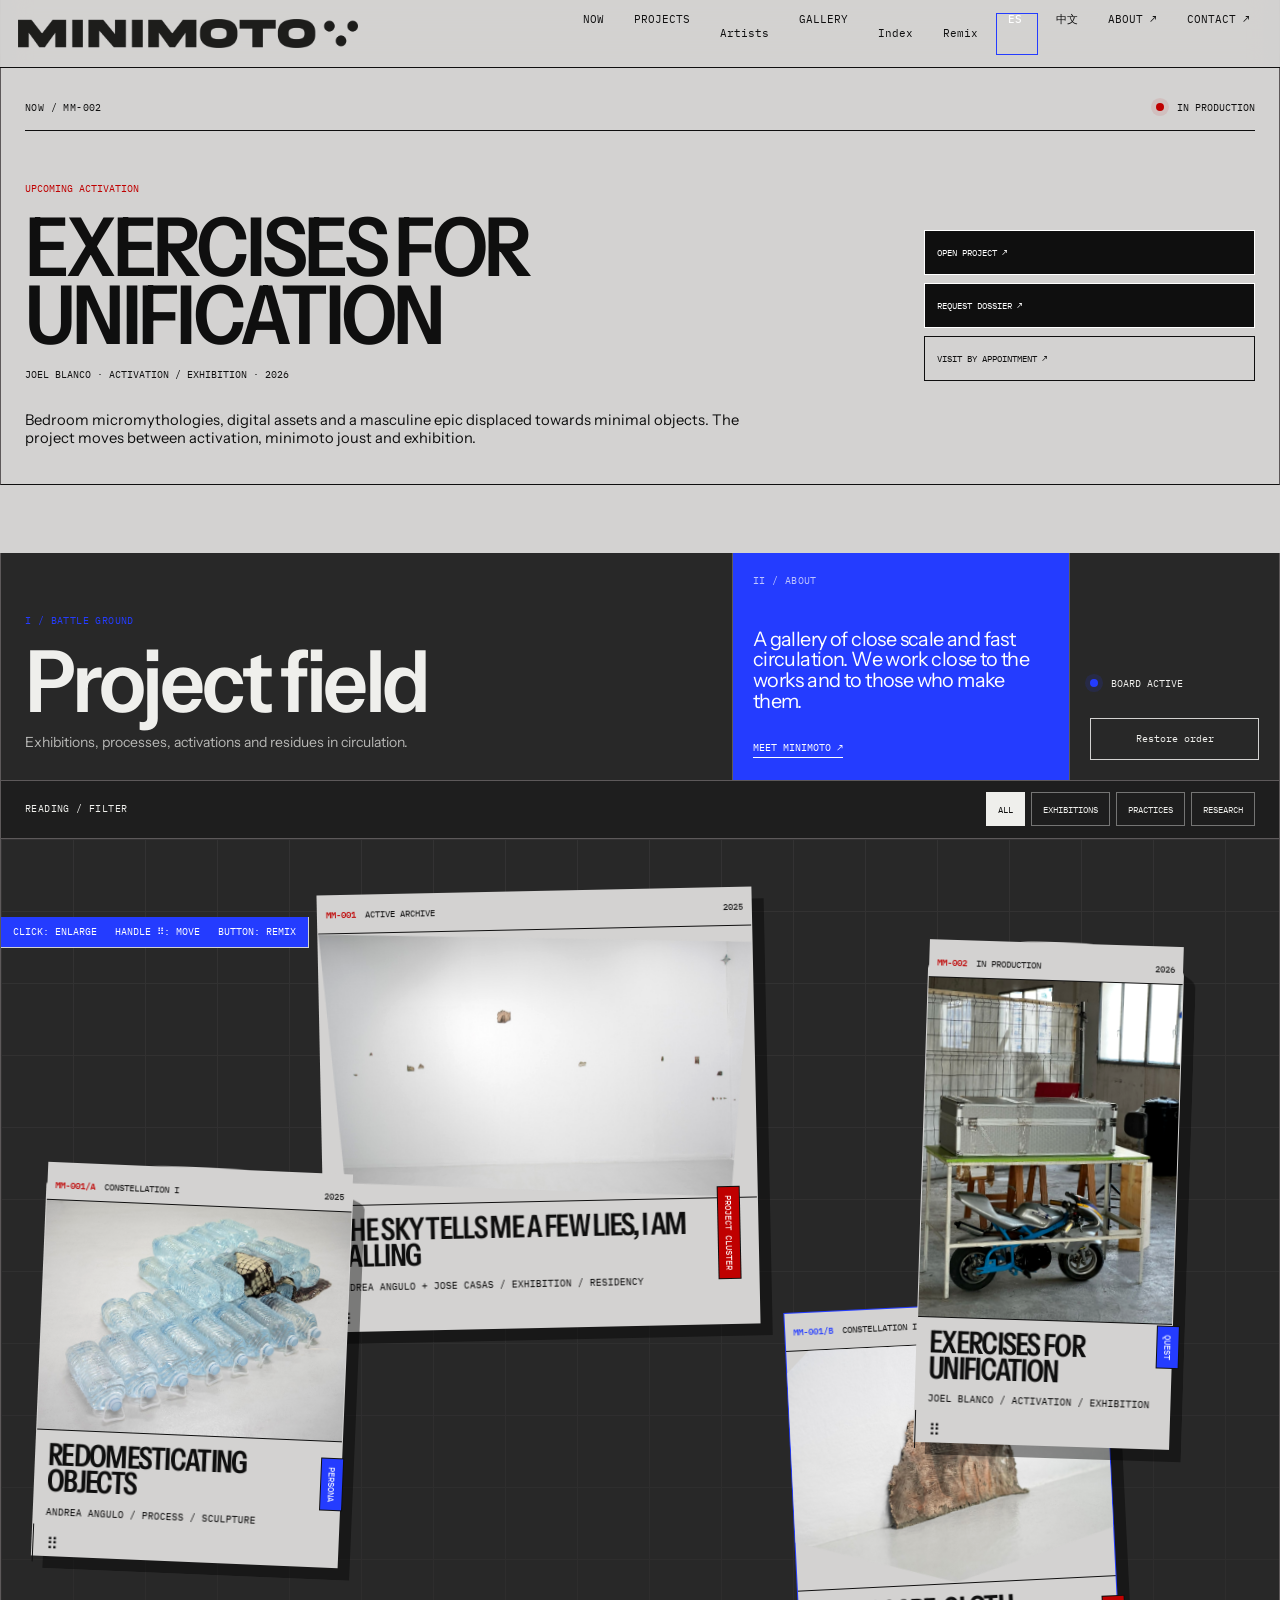
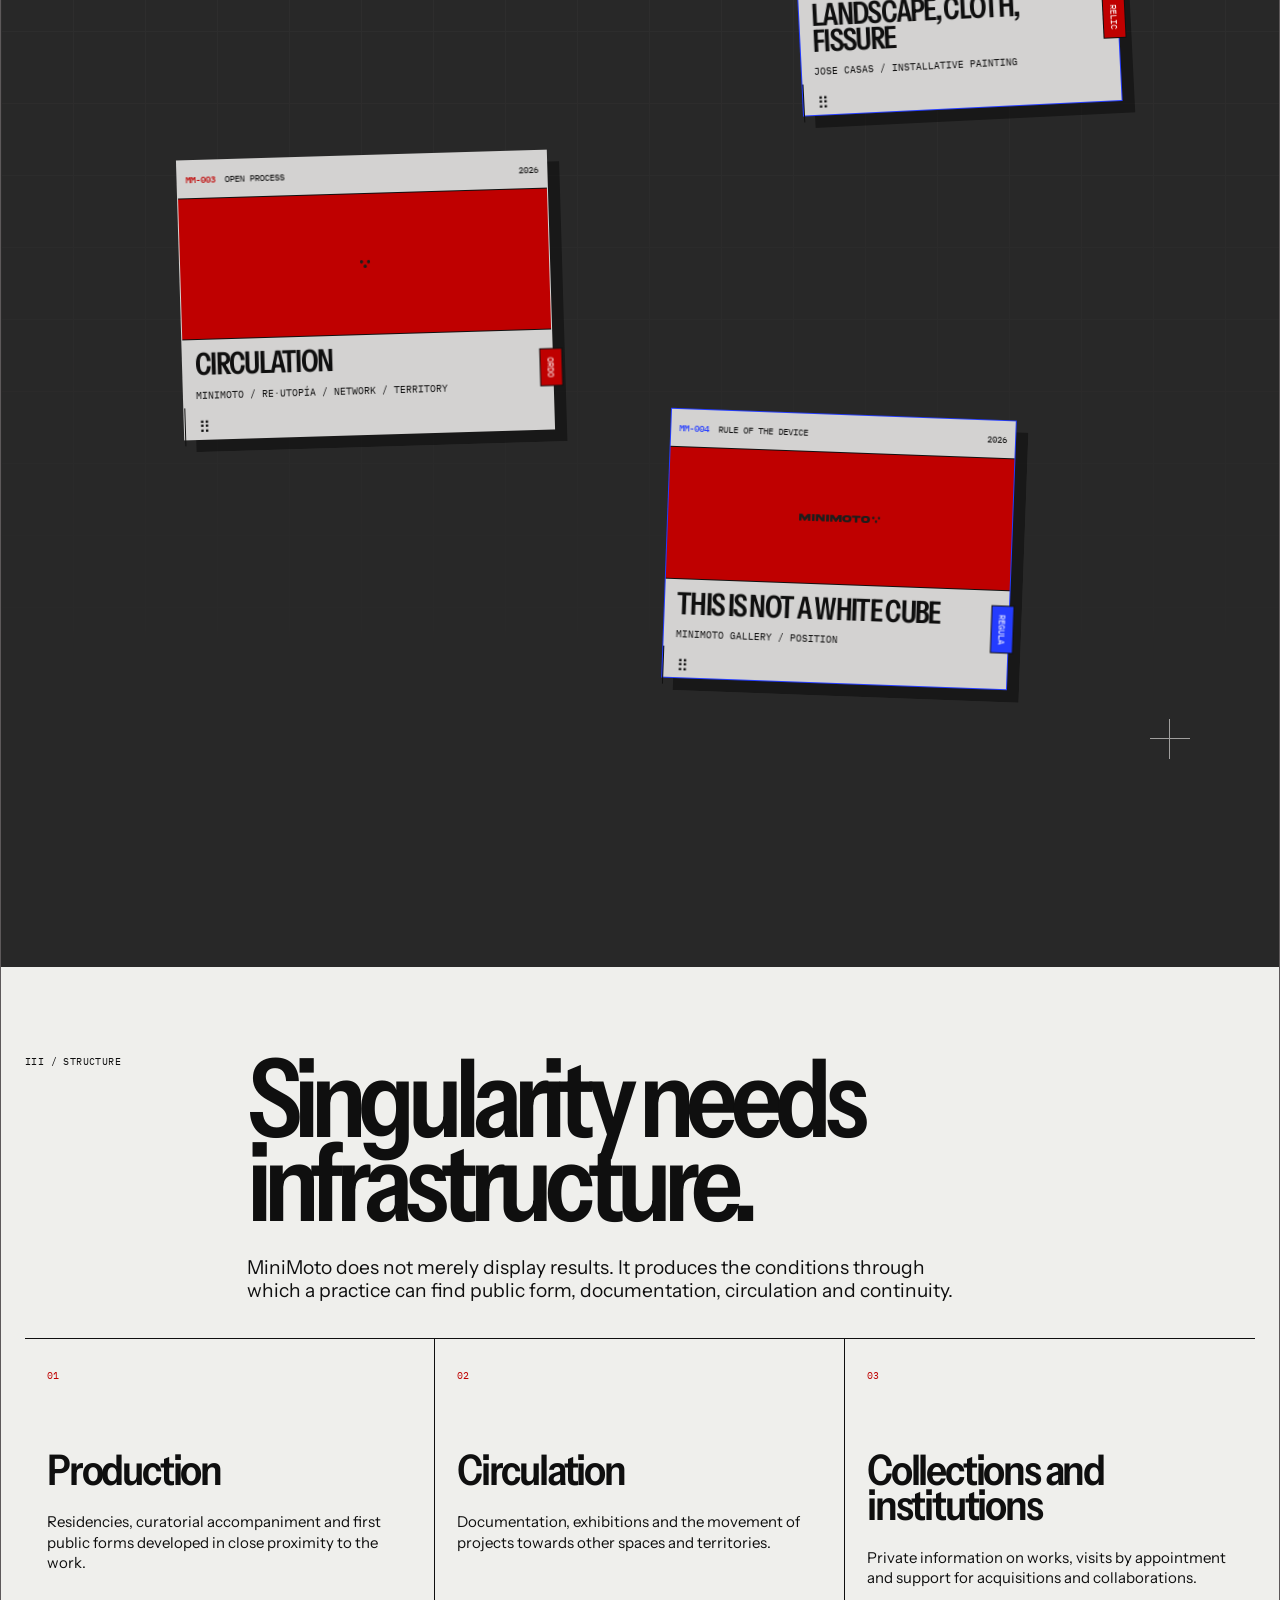
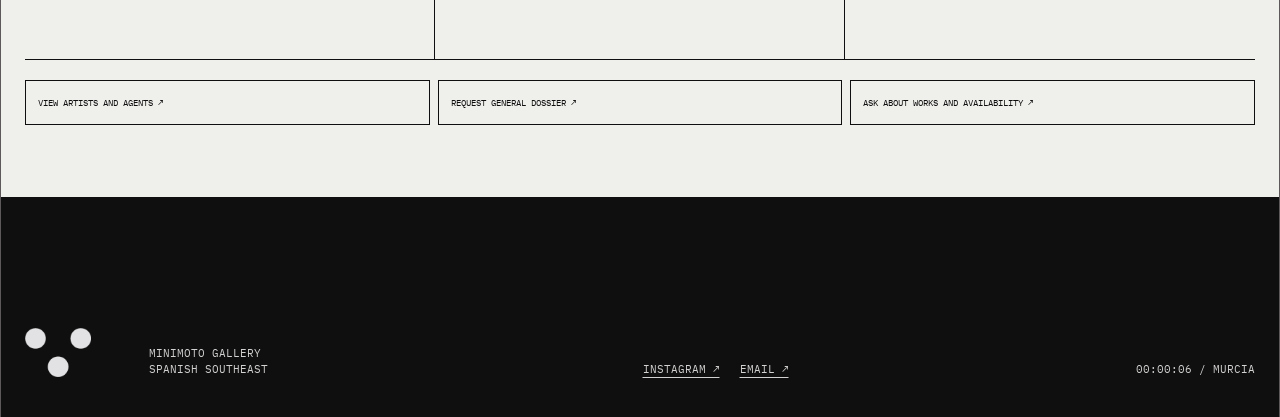
==== commit 22b1e5a9: "Actualiza el correo oficial de MiniMoto Gallery" ====
--- a/minimoto-gallery/index-en.html
+++ b/minimoto-gallery/index-en.html
@@ -43,7 +43,7 @@
       <a class="language-link" href="./index.html" lang="es" aria-label="Ver la web en español">ES</a>
       <a href="./index-zh.html" lang="zh-CN" aria-label="查看中文版网站">中文</a>
       <a href="./quienes-somos-en.html" target="_blank" rel="noopener noreferrer">About ↗</a>
-      <a href="mailto:minimotogallery@gmail.com">Contact ↗</a>
+      <a href="mailto:minimoto.studio@gmail.com">Contact ↗</a>
     </nav>
   </header>
 
@@ -62,8 +62,8 @@
     </div>
     <div class="current-program-actions">
       <button type="button" data-open-project="MM-002">Open project ↗</button>
-      <a href="mailto:minimotogallery@gmail.com?subject=Dossier%20%E2%80%94%20Exercises%20for%20Unification">Request dossier ↗</a>
-      <a href="mailto:minimotogallery@gmail.com?subject=Visit%20MiniMoto%20Gallery">Visit by appointment ↗</a>
+      <a href="mailto:minimoto.studio@gmail.com?subject=Dossier%20%E2%80%94%20Exercises%20for%20Unification">Request dossier ↗</a>
+      <a href="mailto:minimoto.studio@gmail.com?subject=Visit%20MiniMoto%20Gallery">Visit by appointment ↗</a>
     </div>
   </div>
   <p class="current-program-note">Bedroom micromythologies, digital assets and a masculine epic displaced towards minimal objects. The project moves between activation, minimoto joust and exhibition.</p>
@@ -131,8 +131,8 @@
   </div>
   <div class="gallery-framework-actions">
     <button type="button" data-open-artists>View artists and agents ↗</button>
-    <a href="mailto:minimotogallery@gmail.com?subject=General%20dossier%20%E2%80%94%20MiniMoto%20Gallery">Request general dossier ↗</a>
-    <a href="mailto:minimotogallery@gmail.com?subject=Works%20and%20availability%20%E2%80%94%20MiniMoto%20Gallery">Ask about works and availability ↗</a>
+    <a href="mailto:minimoto.studio@gmail.com?subject=General%20dossier%20%E2%80%94%20MiniMoto%20Gallery">Request general dossier ↗</a>
+    <a href="mailto:minimoto.studio@gmail.com?subject=Works%20and%20availability%20%E2%80%94%20MiniMoto%20Gallery">Ask about works and availability ↗</a>
   </div>
 </section>
 </main>
@@ -142,7 +142,7 @@
     <p>MiniMoto Gallery<br>Spanish Southeast</p>
     <div>
       <a href="https://www.instagram.com/minimotogallery/" target="_blank" rel="noopener noreferrer">Instagram ↗</a>
-      <a href="mailto:minimotogallery@gmail.com">Email ↗</a>
+      <a href="mailto:minimoto.studio@gmail.com">Email ↗</a>
     </div>
     <p id="local-time" class="footer-time">--:--:-- / Murcia</p>
   </footer>
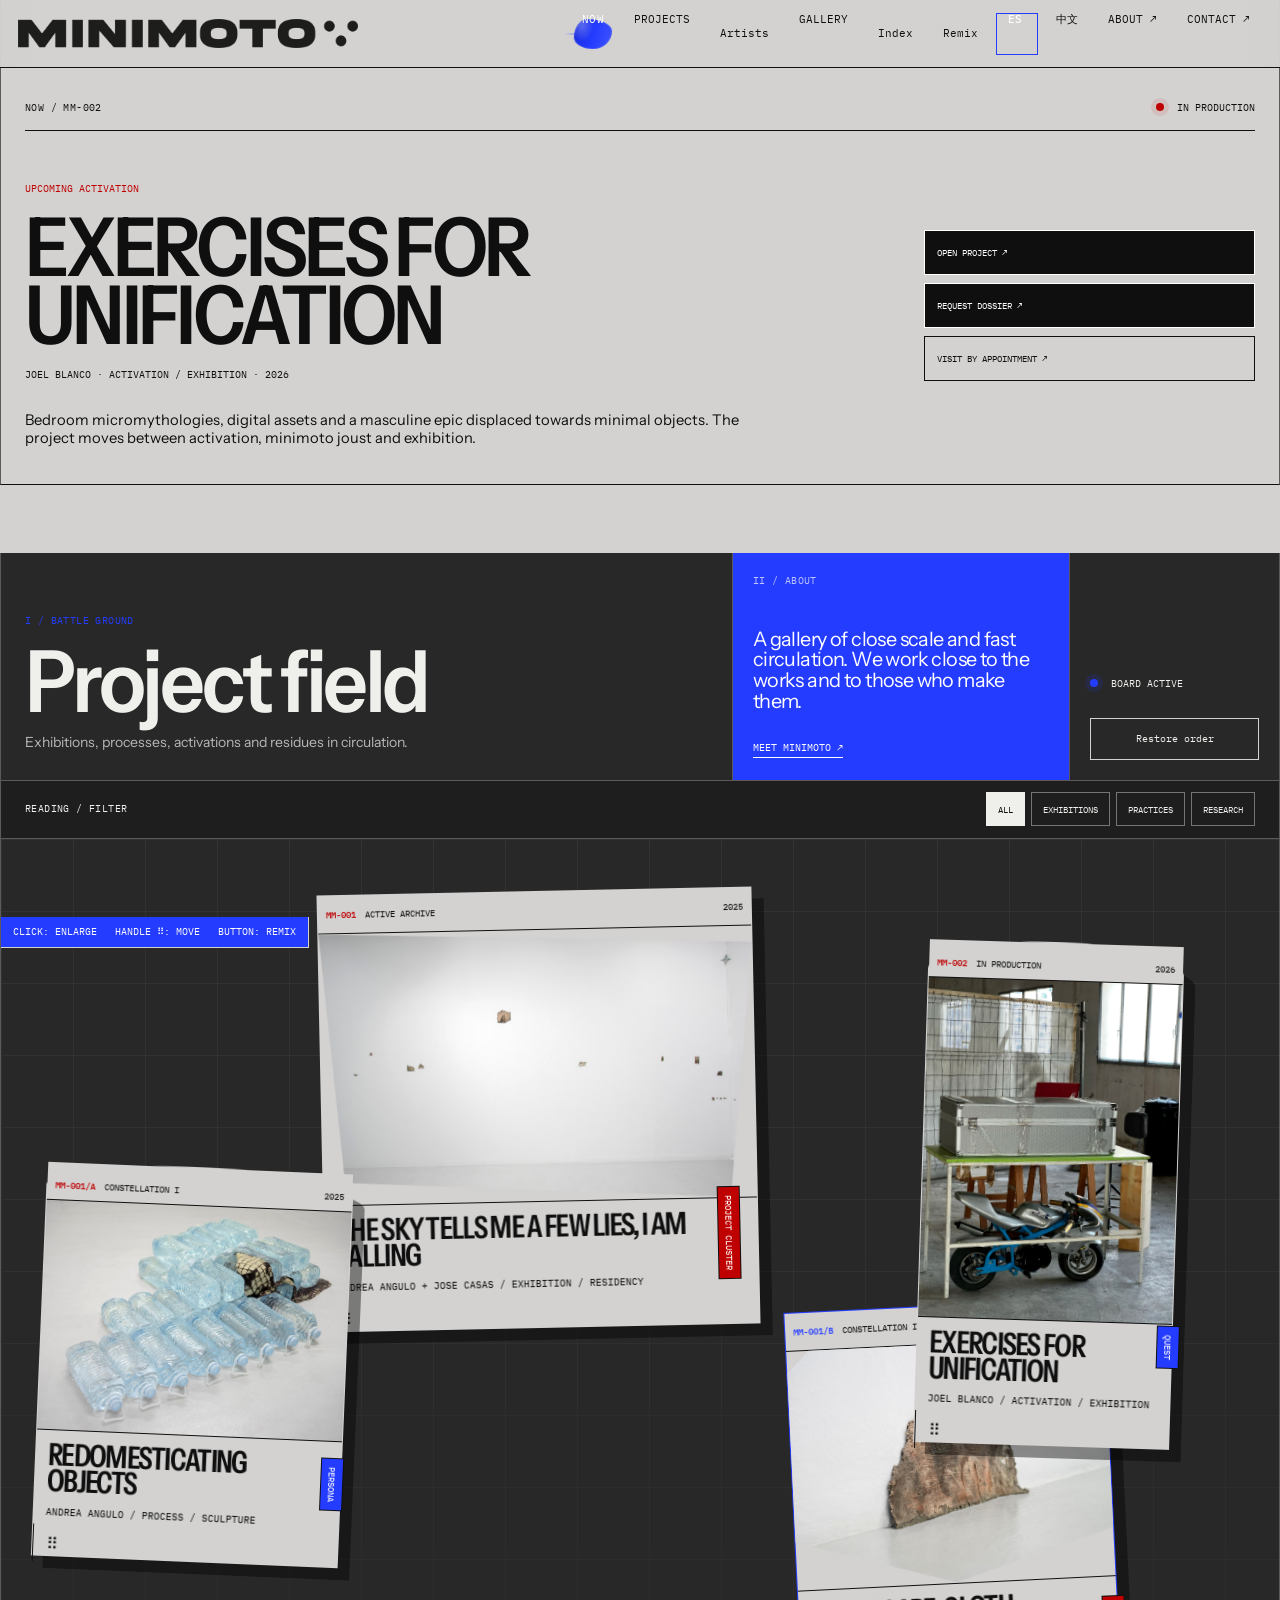
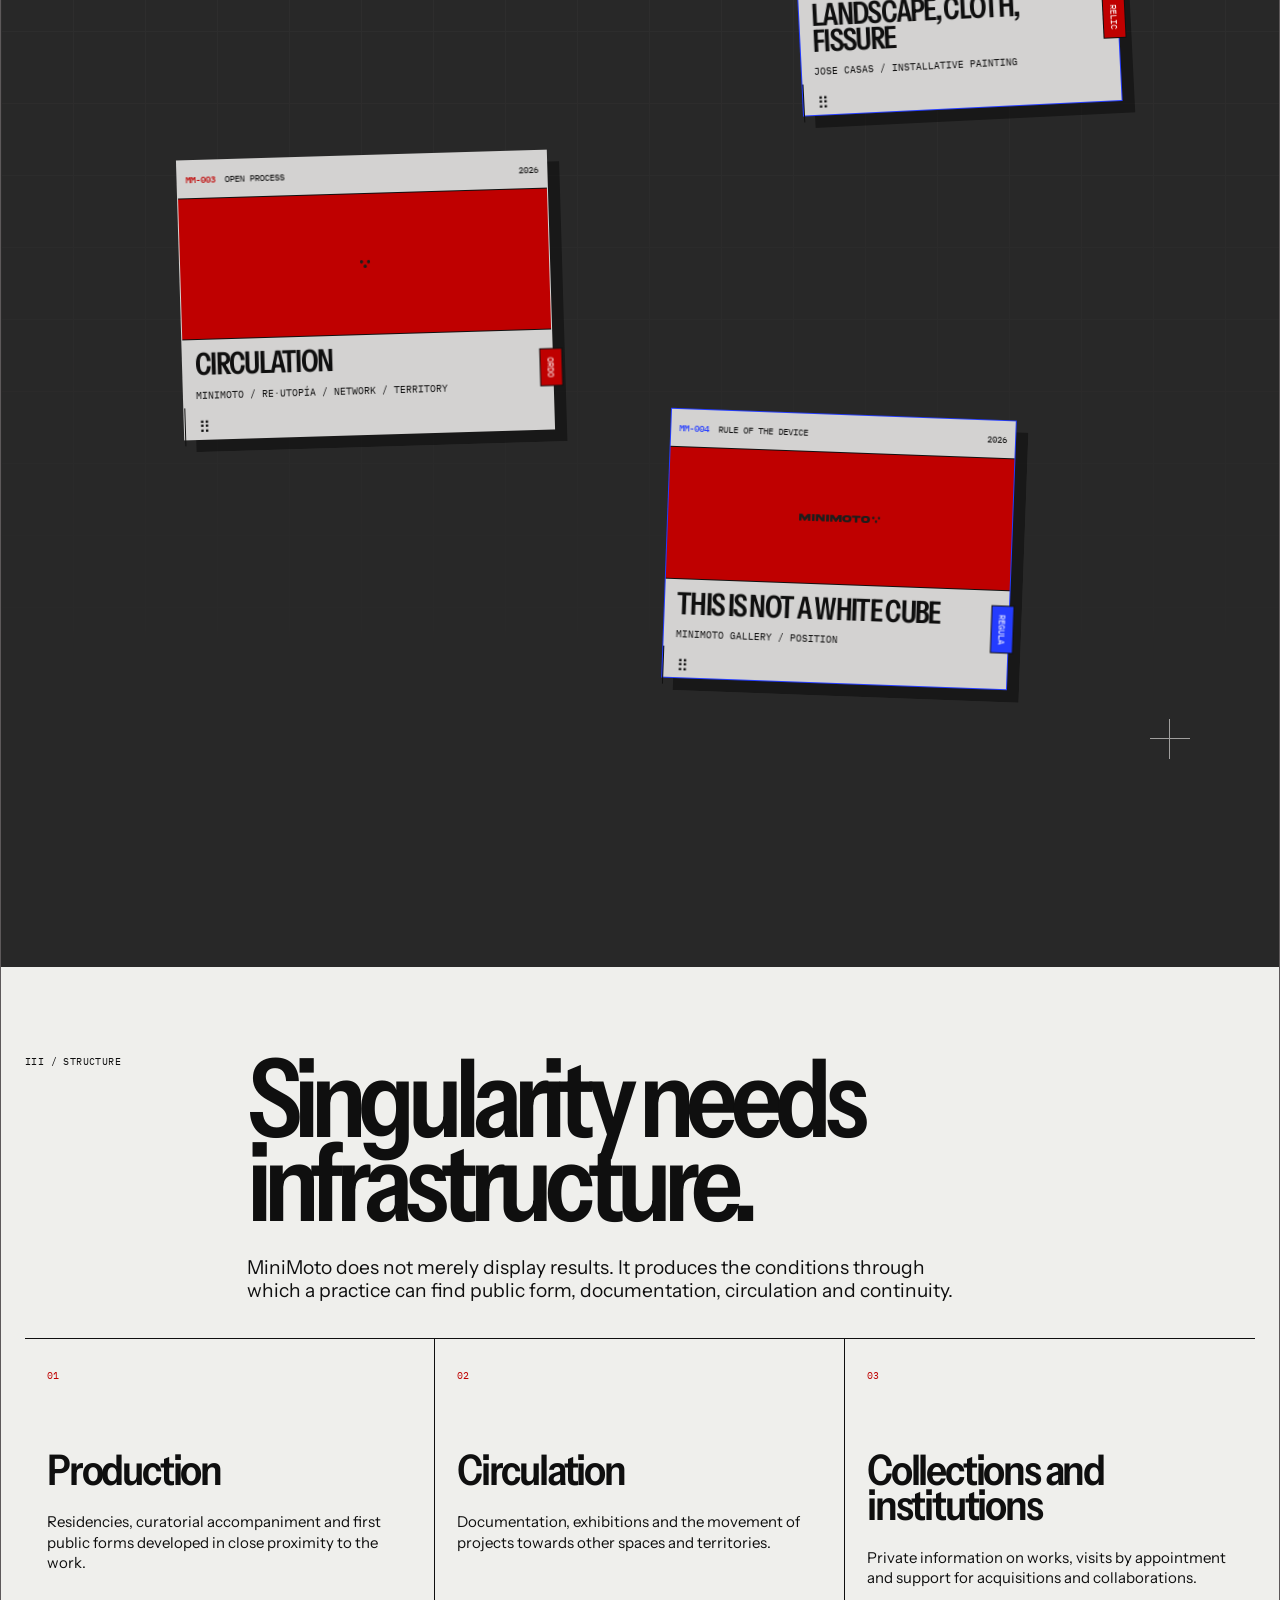
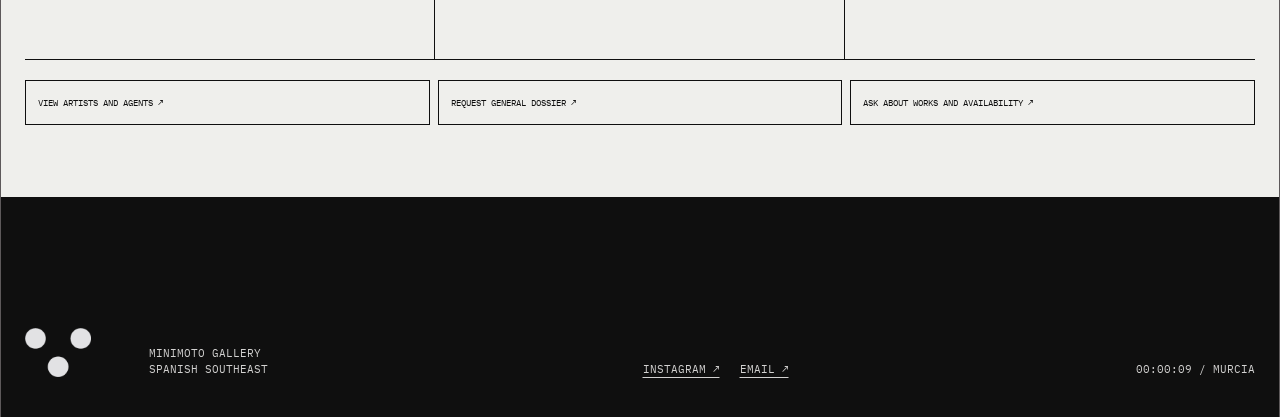
==== commit c829189b: "Añade el menú activo con derrape azul" ====
--- a/minimoto-gallery/index-en.html
+++ b/minimoto-gallery/index-en.html
@@ -14,8 +14,10 @@
 
   <link rel="stylesheet" href="./style.css">
   <link rel="stylesheet" href="./professional.css">
+  <link rel="stylesheet" href="./nav-drift.css">
   <script src="./app-en.js" defer></script>
   <script src="./gallery-professional.js" defer></script>
+  <script src="./nav-drift.js" defer></script>
   <link rel="alternate" hreflang="es" href="./index.html">
   <link rel="alternate" hreflang="en" href="./index-en.html">
   <link rel="alternate" hreflang="zh-CN" href="./index-zh.html">
@@ -34,15 +36,15 @@
     </button>
 
     <nav id="primary-nav" class="primary-nav" aria-label="Main navigation">
-      <a href="#now">Now</a>
-      <a href="#battle-ground">Projects</a>
-      <button id="artists-open" type="button">Artists</button>
-      <a href="#gallery">Gallery</a>
-      <button id="index-open" type="button">Index</button>
+      <a class="drift-link" data-drift-section="now" href="#now"><span>Now</span></a>
+      <a class="drift-link" data-drift-section="battle-ground" href="#battle-ground"><span>Projects</span></a>
+      <button class="drift-link" id="artists-open" type="button" data-drift-dialog="artists-dialog"><span>Artists</span></button>
+      <a class="drift-link" data-drift-section="gallery" href="#gallery"><span>Gallery</span></a>
+      <button class="drift-link" id="index-open" type="button" data-drift-dialog="index-dialog"><span>Index</span></button>
       <button id="remix" type="button">Remix</button>
       <a class="language-link" href="./index.html" lang="es" aria-label="Ver la web en español">ES</a>
       <a href="./index-zh.html" lang="zh-CN" aria-label="查看中文版网站">中文</a>
-      <a href="./quienes-somos-en.html" target="_blank" rel="noopener noreferrer">About ↗</a>
+      <a class="drift-link drift-link--transient" href="./quienes-somos-en.html" target="_blank" rel="noopener noreferrer"><span>About ↗</span></a>
       <a href="mailto:minimoto.studio@gmail.com">Contact ↗</a>
     </nav>
   </header>
--- a/minimoto-gallery/nav-drift.css
+++ b/minimoto-gallery/nav-drift.css
@@ -0,0 +1,175 @@
+/* ================================================================
+   MiniMoto Gallery — active navigation / liquid skid
+   ================================================================ */
+
+:root {
+  --nav-drift-blue: #243cff;
+  --nav-drift-blue-deep: #1729d8;
+}
+
+.primary-nav {
+  overflow: visible;
+}
+
+.primary-nav .drift-link {
+  position: relative;
+  isolation: isolate;
+  overflow: visible;
+  border-color: transparent !important;
+  background: transparent !important;
+  color: var(--black);
+  transition: color 160ms ease, transform 180ms cubic-bezier(.2,.8,.2,1);
+}
+
+.primary-nav .drift-link > span {
+  position: relative;
+  z-index: 3;
+  display: inline-block;
+  white-space: nowrap;
+  transition: color 160ms ease, transform 260ms cubic-bezier(.2,.85,.2,1), letter-spacing 220ms ease;
+}
+
+/* The blue mass: a skid mark rather than a conventional tab. */
+.primary-nav .drift-link::before {
+  content: "";
+  position: absolute;
+  z-index: 1;
+  inset: 5px 3px;
+  opacity: 0;
+  pointer-events: none;
+  transform: translate3d(-11px, 0, 0) scaleX(.34) scaleY(.72) skewX(-12deg);
+  transform-origin: left center;
+  border-radius: 42% 58% 54% 46% / 58% 38% 62% 42%;
+  background:
+    radial-gradient(70% 120% at 20% 20%, rgba(255,255,255,.28), rgba(255,255,255,0) 45%),
+    linear-gradient(105deg, var(--nav-drift-blue-deep), var(--nav-drift-blue) 52%, #4054ff);
+  box-shadow: inset 0 0 0 1px rgba(255,255,255,.08);
+  transition:
+    opacity 180ms ease,
+    transform 360ms cubic-bezier(.18,.86,.2,1.05),
+    border-radius 300ms ease;
+}
+
+/* A short fading tail gives direction without crowding adjacent links. */
+.primary-nav .drift-link::after {
+  content: "";
+  position: absolute;
+  z-index: 0;
+  left: -7px;
+  top: 50%;
+  width: 22px;
+  height: 2px;
+  opacity: 0;
+  pointer-events: none;
+  transform: translateY(-50%) scaleX(.2);
+  transform-origin: right center;
+  background: linear-gradient(90deg, rgba(36,60,255,0), rgba(36,60,255,.78));
+  transition: opacity 160ms ease, transform 280ms ease;
+}
+
+.primary-nav .drift-link:hover,
+.primary-nav .drift-link:focus-visible {
+  border-color: transparent !important;
+  background: transparent !important;
+}
+
+.primary-nav .drift-link:hover::before,
+.primary-nav .drift-link:focus-visible::before {
+  opacity: .16;
+  transform: translate3d(-2px, 0, 0) scaleX(.9) scaleY(.86) skewX(-5deg);
+}
+
+.primary-nav .drift-link:hover > span,
+.primary-nav .drift-link:focus-visible > span {
+  transform: translateY(-1px);
+}
+
+.primary-nav .drift-link.is-active {
+  color: #fff;
+}
+
+.primary-nav .drift-link.is-active::before {
+  opacity: 1;
+  transform: translate3d(0, 0, 0) scaleX(1) scaleY(1) skewX(-2deg);
+  border-radius: 34% 66% 48% 52% / 60% 42% 58% 40%;
+}
+
+.primary-nav .drift-link.is-active::after {
+  opacity: .72;
+  transform: translateY(-50%) scaleX(1);
+}
+
+.primary-nav .drift-link.is-active > span {
+  color: #fff;
+  letter-spacing: .025em;
+}
+
+.primary-nav .drift-link.is-skidding::before {
+  animation: mmNavSkid 430ms cubic-bezier(.18,.86,.2,1) both;
+}
+
+.primary-nav .drift-link.is-skidding::after {
+  animation: mmNavTrail 430ms ease-out both;
+}
+
+.primary-nav .drift-link.is-skidding > span {
+  animation: mmNavText 430ms cubic-bezier(.18,.86,.2,1) both;
+}
+
+@keyframes mmNavSkid {
+  0% {
+    opacity: .08;
+    transform: translate3d(-18px, 1px, 0) scaleX(.16) scaleY(.62) skewX(-18deg);
+    border-radius: 62% 38% 72% 28% / 55% 30% 70% 45%;
+  }
+  44% {
+    opacity: 1;
+    transform: translate3d(3px, 0, 0) scaleX(1.12) scaleY(1.03) skewX(-7deg);
+    border-radius: 26% 74% 40% 60% / 65% 36% 64% 35%;
+  }
+  68% {
+    transform: translate3d(-1px, 0, 0) scaleX(.96) scaleY(.98) skewX(-1deg);
+  }
+  100% {
+    opacity: 1;
+    transform: translate3d(0, 0, 0) scaleX(1) scaleY(1) skewX(-2deg);
+    border-radius: 34% 66% 48% 52% / 60% 42% 58% 40%;
+  }
+}
+
+@keyframes mmNavTrail {
+  0% { opacity: 0; transform: translateY(-50%) scaleX(.1); }
+  35% { opacity: .9; transform: translateY(-50%) scaleX(1.3); }
+  100% { opacity: .72; transform: translateY(-50%) scaleX(1); }
+}
+
+@keyframes mmNavText {
+  0% { transform: translateX(-4px) rotate(-.6deg); }
+  48% { transform: translateX(2px) rotate(.25deg); }
+  100% { transform: translateX(0) rotate(0); }
+}
+
+/* Chinese needs less artificial tracking. */
+html[lang="zh-CN"] .primary-nav .drift-link.is-active > span {
+  letter-spacing: 0;
+}
+
+@media (max-width: 980px) {
+  .primary-nav .drift-link::before {
+    inset: 4px 1px;
+  }
+
+  .primary-nav .drift-link::after {
+    display: none;
+  }
+}
+
+@media (prefers-reduced-motion: reduce) {
+  .primary-nav .drift-link,
+  .primary-nav .drift-link::before,
+  .primary-nav .drift-link::after,
+  .primary-nav .drift-link > span {
+    transition: none !important;
+    animation: none !important;
+  }
+}
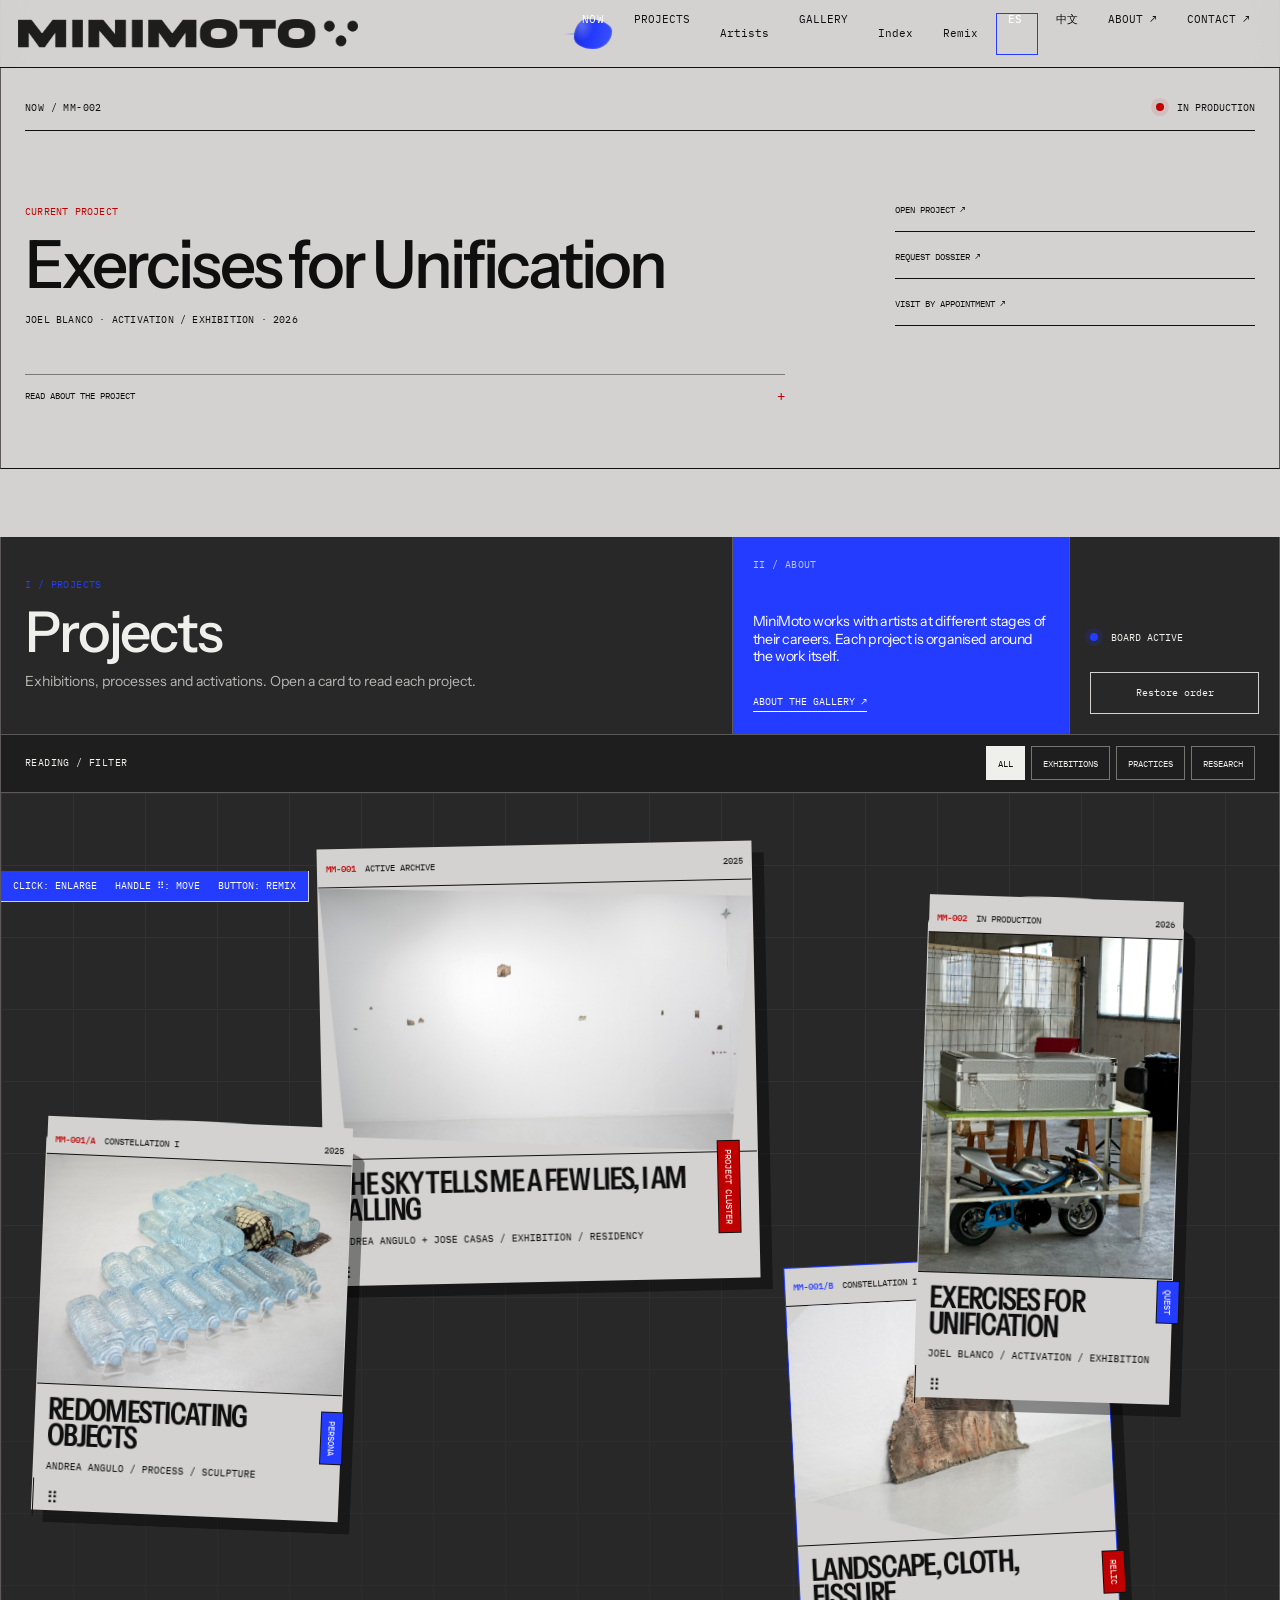
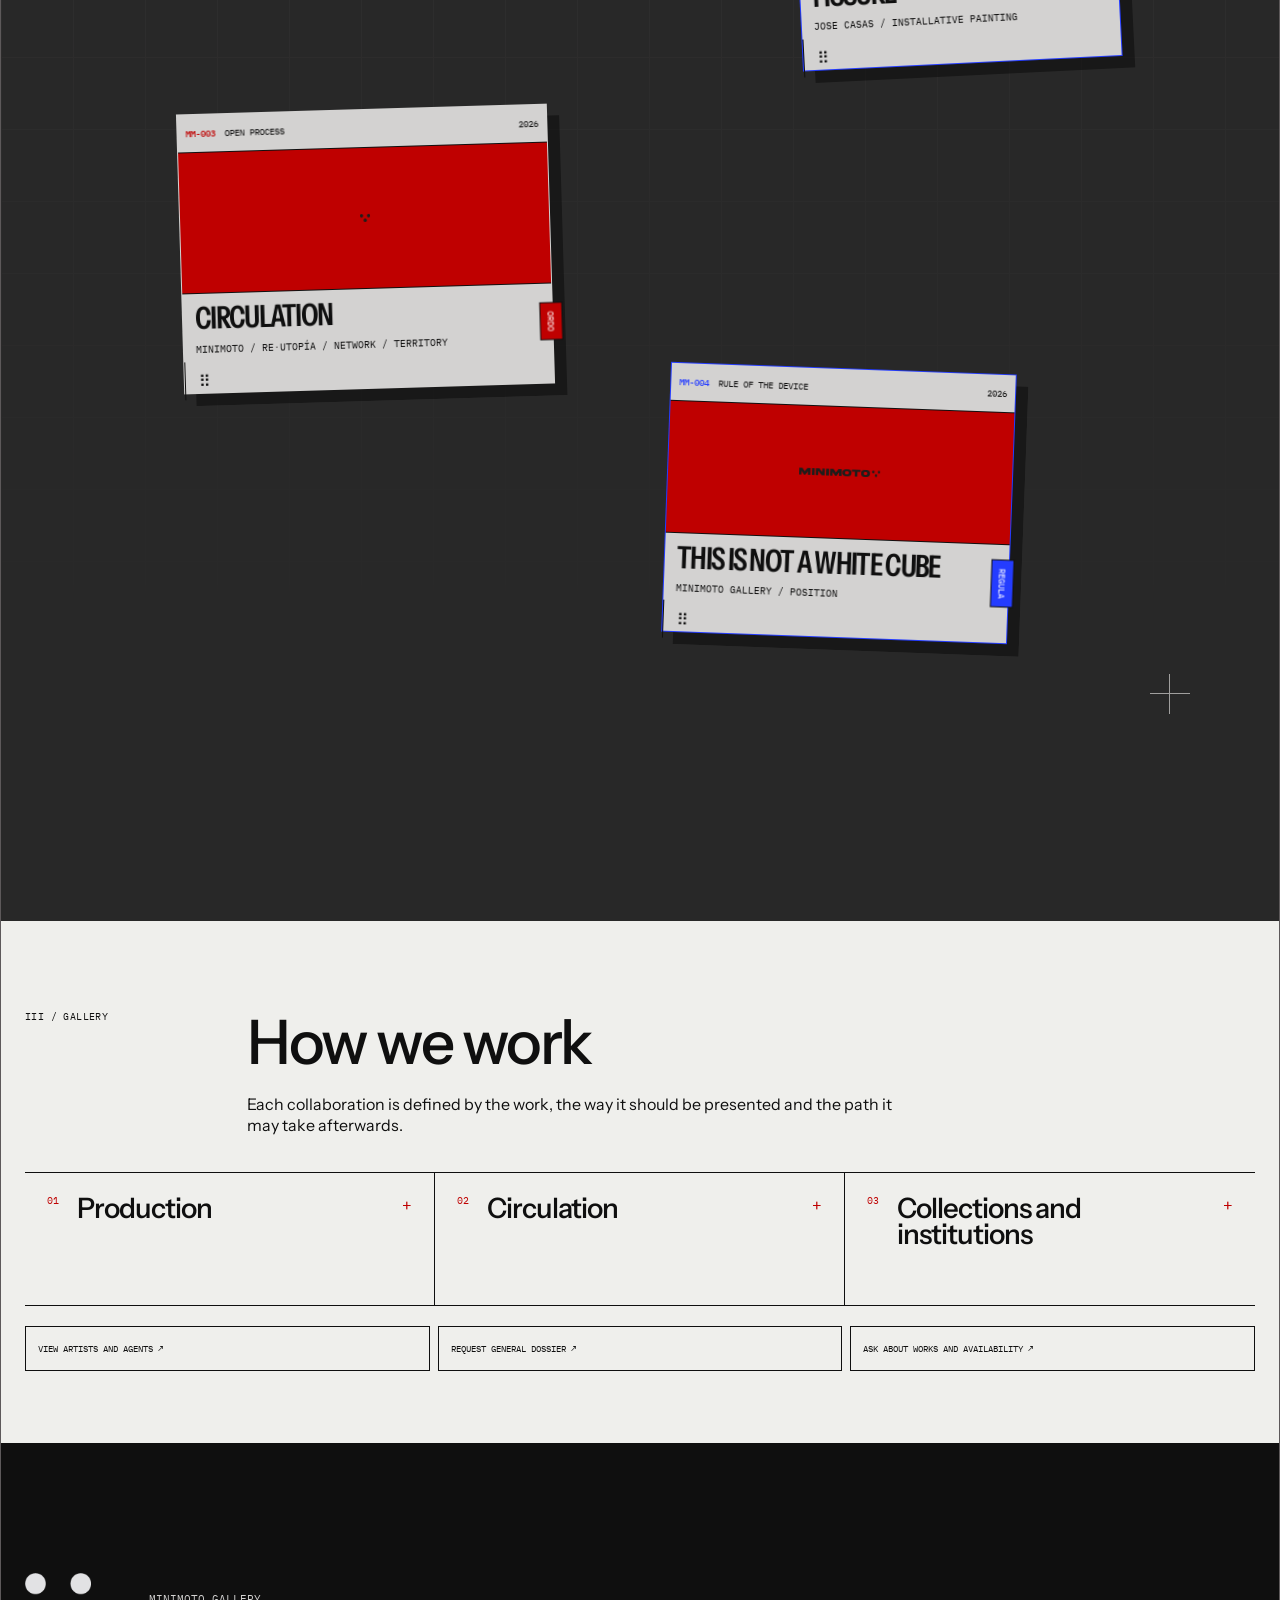
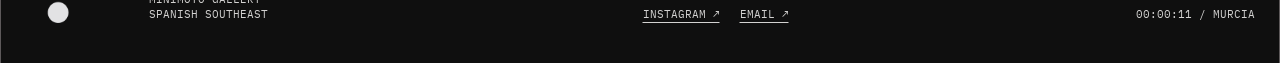
==== commit 8e568378: "Add files via upload" ====
--- a/minimoto-gallery/index-en.html
+++ b/minimoto-gallery/index-en.html
@@ -1,219 +1,187 @@
-<!doctype html>
+<!DOCTYPE html>
+
 <html lang="en">
 <head>
-  <meta charset="utf-8">
-  <meta name="viewport" content="width=device-width, initial-scale=1, viewport-fit=cover">
-  <meta name="theme-color" content="#282828">
-  <meta name="description" content="MiniMoto Gallery — exhibitions, residencies, activations and projects in the Spanish Southeast.">
-  <title>MiniMoto Gallery — Battle Ground</title>
-
-  <link rel="icon" href="./assets/favicon.png" type="image/png">
-  <link rel="preconnect" href="https://fonts.googleapis.com">
-  <link rel="preconnect" href="https://fonts.gstatic.com" crossorigin>
-  <link href="https://fonts.googleapis.com/css2?family=Grenze+Gotisch:wght@500;600&family=IBM+Plex+Mono:wght@400;500&family=Instrument+Sans:wdth,wght@75..100,400..700&display=swap" rel="stylesheet">
-
-  <link rel="stylesheet" href="./style.css">
-  <link rel="stylesheet" href="./professional.css">
-  <link rel="stylesheet" href="./nav-drift.css">
-  <script src="./app-en.js" defer></script>
-  <script src="./gallery-professional.js" defer></script>
-  <script src="./nav-drift.js" defer></script>
-  <link rel="alternate" hreflang="es" href="./index.html">
-  <link rel="alternate" hreflang="en" href="./index-en.html">
-  <link rel="alternate" hreflang="zh-CN" href="./index-zh.html">
-  <link rel="alternate" hreflang="x-default" href="./index.html">
+<meta charset="utf-8"/>
+<meta content="width=device-width, initial-scale=1, viewport-fit=cover" name="viewport"/>
+<meta content="#282828" name="theme-color"/>
+<meta content="MiniMoto Gallery — exhibitions, residencies, activations and projects in the Spanish Southeast." name="description"/>
+<title>MiniMoto Gallery — Battle Ground</title>
+<link href="./assets/favicon.png" rel="icon" type="image/png"/>
+<link href="https://fonts.googleapis.com" rel="preconnect"/>
+<link crossorigin="" href="https://fonts.gstatic.com" rel="preconnect"/>
+<link href="https://fonts.googleapis.com/css2?family=Grenze+Gotisch:wght@500;600&amp;family=IBM+Plex+Mono:wght@400;500&amp;family=Instrument+Sans:wdth,wght@75..100,400..700&amp;display=swap" rel="stylesheet"/>
+<link href="./style.css" rel="stylesheet"/>
+<link href="./professional.css" rel="stylesheet"/>
+<link href="./nav-drift.css" rel="stylesheet"/><link href="./home-editorial.css" rel="stylesheet"/>
+<script defer="" src="./app-en.js"></script>
+<script defer="" src="./gallery-professional.js"></script>
+<script defer="" src="./nav-drift.js"></script>
+<link href="./index.html" hreflang="es" rel="alternate"/>
+<link href="./index-en.html" hreflang="en" rel="alternate"/>
+<link href="./index-zh.html" hreflang="zh-CN" rel="alternate"/>
+<link href="./index.html" hreflang="x-default" rel="alternate"/>
 </head>
 <body>
-  <a class="skip-link" href="#battle-ground">Skip to the board</a>
-
-  <header class="site-header">
-    <a class="brand" href="#top" aria-label="MiniMoto Gallery, home">
-      <img src="./assets/minimoto-wordmark.png" alt="MiniMoto Gallery">
-    </a>
-
-    <button class="menu-toggle" type="button" aria-expanded="false" aria-controls="primary-nav">
+<a class="skip-link" href="#battle-ground">Skip to the board</a>
+<header class="site-header">
+<a aria-label="MiniMoto Gallery, home" class="brand" href="#top">
+<img alt="MiniMoto Gallery" src="./assets/minimoto-wordmark.png"/>
+</a>
+<button aria-controls="primary-nav" aria-expanded="false" class="menu-toggle" type="button">
       Menu
     </button>
-
-    <nav id="primary-nav" class="primary-nav" aria-label="Main navigation">
-      <a class="drift-link" data-drift-section="now" href="#now"><span>Now</span></a>
-      <a class="drift-link" data-drift-section="battle-ground" href="#battle-ground"><span>Projects</span></a>
-      <button class="drift-link" id="artists-open" type="button" data-drift-dialog="artists-dialog"><span>Artists</span></button>
-      <a class="drift-link" data-drift-section="gallery" href="#gallery"><span>Gallery</span></a>
-      <button class="drift-link" id="index-open" type="button" data-drift-dialog="index-dialog"><span>Index</span></button>
-      <button id="remix" type="button">Remix</button>
-      <a class="language-link" href="./index.html" lang="es" aria-label="Ver la web en español">ES</a>
-      <a href="./index-zh.html" lang="zh-CN" aria-label="查看中文版网站">中文</a>
-      <a class="drift-link drift-link--transient" href="./quienes-somos-en.html" target="_blank" rel="noopener noreferrer"><span>About ↗</span></a>
-      <a href="mailto:minimoto.studio@gmail.com">Contact ↗</a>
-    </nav>
-  </header>
-
-  <main id="top">
-
-<section class="current-program" id="now" aria-labelledby="current-title">
-  <div class="current-program-rail">
-    <p class="section-number">NOW / MM-002</p>
-    <p class="current-program-status"><span aria-hidden="true"></span> In production</p>
-  </div>
-  <div class="current-program-main">
-    <div class="current-program-copy">
-      <p class="current-program-label">Upcoming activation</p>
-      <h1 id="current-title">Exercises for Unification</h1>
-      <p class="current-program-meta">Joel Blanco · activation / exhibition · 2026</p>
-    </div>
-    <div class="current-program-actions">
-      <button type="button" data-open-project="MM-002">Open project ↗</button>
-      <a href="mailto:minimoto.studio@gmail.com?subject=Dossier%20%E2%80%94%20Exercises%20for%20Unification">Request dossier ↗</a>
-      <a href="mailto:minimoto.studio@gmail.com?subject=Visit%20MiniMoto%20Gallery">Visit by appointment ↗</a>
-    </div>
-  </div>
-  <p class="current-program-note">Bedroom micromythologies, digital assets and a masculine epic displaced towards minimal objects. The project moves between activation, minimoto joust and exhibition.</p>
+<nav aria-label="Main navigation" class="primary-nav" id="primary-nav">
+<a class="drift-link" data-drift-section="now" href="#now"><span>Now</span></a>
+<a class="drift-link" data-drift-section="battle-ground" href="#battle-ground"><span>Projects</span></a>
+<button class="drift-link" data-drift-dialog="artists-dialog" id="artists-open" type="button"><span>Artists</span></button>
+<a class="drift-link" data-drift-section="gallery" href="#gallery"><span>Gallery</span></a>
+<button class="drift-link" data-drift-dialog="index-dialog" id="index-open" type="button"><span>Index</span></button>
+<button id="remix" type="button">Remix</button>
+<a aria-label="Ver la web en español" class="language-link" href="./index.html" lang="es">ES</a>
+<a aria-label="查看中文版网站" href="./index-zh.html" lang="zh-CN">中文</a>
+<a class="drift-link drift-link--transient" href="./quienes-somos-en.html" rel="noopener noreferrer" target="_blank"><span>About ↗</span></a>
+<a href="mailto:minimoto.studio@gmail.com">Contact ↗</a>
+</nav>
+</header>
+<main id="top">
+<section aria-labelledby="current-title" class="current-program" id="now">
+<div class="current-program-rail">
+<p class="section-number">NOW / MM-002</p>
+<p class="current-program-status"><span aria-hidden="true"></span> In production</p>
+</div>
+<div class="current-program-main">
+<div class="current-program-copy">
+<p class="current-program-label">Current project</p>
+<h1 id="current-title">Exercises for Unification</h1>
+<p class="current-program-meta">Joel Blanco · activation / exhibition · 2026</p>
+</div>
+<div class="current-program-actions">
+<button data-open-project="MM-002" type="button">Open project ↗</button>
+<a href="mailto:minimoto.studio@gmail.com?subject=Dossier%20%E2%80%94%20Exercises%20for%20Unification">Request dossier ↗</a>
+<a href="mailto:minimoto.studio@gmail.com?subject=Visit%20MiniMoto%20Gallery">Visit by appointment ↗</a>
+</div>
+</div>
+<details class="current-program-details"><summary>Read about the project</summary><p>Bedroom micromythologies, digital assets and a masculine epic displaced onto minimal objects. The project takes shape through a live activation, a minimoto joust and an exhibition.</p></details>
 </section>
-
-    <section class="battle-section" aria-labelledby="battle-title">
-      <header class="battle-header">
-        <div class="battle-title-block">
-          <p class="section-number">I / BATTLE GROUND</p>
-          <h2 id="battle-title">Project field</h2>
-          <p class="battle-subtitle">Exhibitions, processes, activations and residues in circulation.</p>
-        </div>
-
-        <aside class="battle-about" aria-label="About MiniMoto">
-          <p class="section-number">II / ABOUT</p>
-          <p>A gallery of close scale and fast circulation. We work close to the works and to those who make them.</p>
-          <a
-            href="./quienes-somos-en.html"
-            target="_blank"
-            rel="noopener noreferrer"
-          >
-            Meet MiniMoto ↗
-          </a>
-        </aside>
-
-        <div class="battle-tools" aria-label="Board tools">
-          <p><span class="status-dot" aria-hidden="true"></span> board active</p>
-          <button id="reset-layout" type="button">Restore order</button>
-        </div>
-      </header>
-<div class="project-filterbar" aria-label="Filter the project field">
-  <p class="section-number">READING / FILTER</p>
-  <div role="group" aria-label="Project categories">
-    <button class="is-active" type="button" data-project-filter="all" aria-pressed="true">All</button>
-    <button type="button" data-project-filter="exhibitions" aria-pressed="false">Exhibitions</button>
-    <button type="button" data-project-filter="artists" aria-pressed="false">Practices</button>
-    <button type="button" data-project-filter="research" aria-pressed="false">Research</button>
-  </div>
+<section aria-labelledby="battle-title" class="battle-section">
+<header class="battle-header">
+<div class="battle-title-block">
+<p class="section-number">I / PROJECTS</p>
+<h2 id="battle-title">Projects</h2>
+<p class="battle-subtitle">Exhibitions, processes and activations. Open a card to read each project.</p>
 </div>
-<div id="battle-ground" class="battle-ground" aria-label="Interactive project board">
-        <div class="board-grid" aria-hidden="true"></div>
-        <div class="board-cross cross-a" aria-hidden="true"></div>
-        <div class="board-cross cross-b" aria-hidden="true"></div>
-        <p class="board-instruction">
-          <span>click: enlarge</span>
-          <span>handle ⠿: move</span>
-          <span>button: remix</span>
-        </p>
-        <div id="project-layer" class="project-layer" role="list"></div>
-      </div>
-    </section>
-
-<section class="gallery-framework" id="gallery" aria-labelledby="gallery-framework-title">
-  <header class="gallery-framework-head">
-    <p class="section-number">III / STRUCTURE</p>
-    <div>
-      <h2 id="gallery-framework-title">Singularity needs infrastructure.</h2>
-      <p>MiniMoto does not merely display results. It produces the conditions through which a practice can find public form, documentation, circulation and continuity.</p>
-    </div>
-  </header>
-  <div class="gallery-framework-grid">
-    <article><span>01</span><h3>Production</h3><p>Residencies, curatorial accompaniment and first public forms developed in close proximity to the work.</p></article>
-    <article><span>02</span><h3>Circulation</h3><p>Documentation, exhibitions and the movement of projects towards other spaces and territories.</p></article>
-    <article><span>03</span><h3>Collections and institutions</h3><p>Private information on works, visits by appointment and support for acquisitions and collaborations.</p></article>
-  </div>
-  <div class="gallery-framework-actions">
-    <button type="button" data-open-artists>View artists and agents ↗</button>
-    <a href="mailto:minimoto.studio@gmail.com?subject=General%20dossier%20%E2%80%94%20MiniMoto%20Gallery">Request general dossier ↗</a>
-    <a href="mailto:minimoto.studio@gmail.com?subject=Works%20and%20availability%20%E2%80%94%20MiniMoto%20Gallery">Ask about works and availability ↗</a>
-  </div>
+<aside aria-label="About MiniMoto" class="battle-about">
+<p class="section-number">II / ABOUT</p>
+<p>MiniMoto works with artists at different stages of their careers. Each project is organised around the work itself.</p>
+<a href="./quienes-somos-en.html" rel="noopener noreferrer" target="_blank">About the gallery ↗</a>
+</aside>
+<div aria-label="Board tools" class="battle-tools">
+<p><span aria-hidden="true" class="status-dot"></span> board active</p>
+<button id="reset-layout" type="button">Restore order</button>
+</div>
+</header>
+<div aria-label="Filter the project field" class="project-filterbar">
+<p class="section-number">READING / FILTER</p>
+<div aria-label="Project categories" role="group">
+<button aria-pressed="true" class="is-active" data-project-filter="all" type="button">All</button>
+<button aria-pressed="false" data-project-filter="exhibitions" type="button">Exhibitions</button>
+<button aria-pressed="false" data-project-filter="artists" type="button">Practices</button>
+<button aria-pressed="false" data-project-filter="research" type="button">Research</button>
+</div>
+</div>
+<div aria-label="Interactive project board" class="battle-ground" id="battle-ground">
+<div aria-hidden="true" class="board-grid"></div>
+<div aria-hidden="true" class="board-cross cross-a"></div>
+<div aria-hidden="true" class="board-cross cross-b"></div>
+<p class="board-instruction">
+<span>click: enlarge</span>
+<span>handle ⠿: move</span>
+<span>button: remix</span>
+</p>
+<div class="project-layer" id="project-layer" role="list"></div>
+</div>
+</section>
+<section aria-labelledby="gallery-framework-title" class="gallery-framework" id="gallery">
+<header class="gallery-framework-head">
+<p class="section-number">III / GALLERY</p>
+<div>
+<h2 id="gallery-framework-title">How we work</h2>
+<p>Each collaboration is defined by the work, the way it should be presented and the path it may take afterwards.</p>
+</div>
+</header>
+<div class="gallery-framework-grid"><details class="gallery-framework-item"><summary><span class="gallery-framework-number">01</span><h3>Production</h3><span aria-hidden="true" class="gallery-framework-marker">+</span></summary><p>We work on the development of the pieces, the installation and the preparation of the exhibition.</p></details><details class="gallery-framework-item"><summary><span class="gallery-framework-number">02</span><h3>Circulation</h3><span aria-hidden="true" class="gallery-framework-marker">+</span></summary><p>We document projects and seek new presentations for the works beyond the gallery.</p></details><details class="gallery-framework-item"><summary><span class="gallery-framework-number">03</span><h3>Collections and institutions</h3><span aria-hidden="true" class="gallery-framework-marker">+</span></summary><p>We arrange visits, provide information on works and support acquisitions and collaborations.</p></details></div>
+<div class="gallery-framework-actions">
+<button data-open-artists="" type="button">View artists and agents ↗</button>
+<a href="mailto:minimoto.studio@gmail.com?subject=General%20dossier%20%E2%80%94%20MiniMoto%20Gallery">Request general dossier ↗</a>
+<a href="mailto:minimoto.studio@gmail.com?subject=Works%20and%20availability%20%E2%80%94%20MiniMoto%20Gallery">Ask about works and availability ↗</a>
+</div>
 </section>
 </main>
-
-  <footer class="site-footer">
-    <img src="./assets/minimoto-sigil.png" alt="" aria-hidden="true">
-    <p>MiniMoto Gallery<br>Spanish Southeast</p>
-    <div>
-      <a href="https://www.instagram.com/minimotogallery/" target="_blank" rel="noopener noreferrer">Instagram ↗</a>
-      <a href="mailto:minimoto.studio@gmail.com">Email ↗</a>
-    </div>
-    <p id="local-time" class="footer-time">--:--:-- / Murcia</p>
-  </footer>
-
-  <dialog id="project-dialog" class="project-dialog" aria-labelledby="dialog-title">
-    <button class="dialog-close" type="button" aria-label="Close project">×</button>
-
-    <article id="dialog-card" class="expanded-project-card">
-      <header class="expanded-project-head">
-        <span id="dialog-id" class="expanded-project-id"></span>
-        <span id="dialog-status"></span>
-        <span id="dialog-year" class="expanded-project-year"></span>
-      </header>
-
-      <div class="expanded-project-visual">
-        <figure class="expanded-project-figure">
-          <img id="dialog-image" src="" alt="">
-          <figcaption>
-            <span id="image-count">01 / 01</span>
-            <span id="image-caption"></span>
-          </figcaption>
-        </figure>
-
-        <button class="gallery-arrow gallery-prev" type="button" aria-label="Previous image">←</button>
-        <button class="gallery-arrow gallery-next" type="button" aria-label="Next image">→</button>
-      </div>
-
-      <section class="expanded-project-title">
-        <h2 id="dialog-title"></h2>
-        <p>
-          <span id="dialog-artist"></span>
-          <span aria-hidden="true"> / </span>
-          <span id="dialog-type"></span>
-        </p>
-      </section>
-
-      <section class="expanded-project-info">
-        <div id="dialog-body" class="dialog-body"></div>
-        <div class="expanded-project-aside">
-          <div id="dialog-tags" class="dialog-tags"></div>
-
-          <section class="related-projects" aria-labelledby="related-title">
-            <h3 id="related-title">Same constellation</h3>
-            <div id="related-list"></div>
-          </section>
-        </div>
-      </section>
-
-      <span id="dialog-mark" class="expanded-project-mark" aria-hidden="true"></span>
-    </article>
-  </dialog>
-
-
-  <dialog id="index-dialog" class="index-dialog" aria-labelledby="index-title">
-    <button class="dialog-close" type="button" aria-label="Close index">×</button>
-    <header>
-      <p class="section-number">INDEX / MM</p>
-      <h2 id="index-title">Operational archive</h2>
-    </header>
-    <ol id="project-index-list"></ol>
-  </dialog>
-
-  <dialog id="artists-dialog" class="artists-dialog" aria-labelledby="artists-title">
-    <button class="dialog-close" type="button" aria-label="Close artists">×</button>
-    <header>
-      <p class="section-number">ORDO / PERSONAE</p>
-      <h2 id="artists-title">Artists and agents</h2>
-    </header>
-    <div id="artists-list"></div>
-  </dialog>
+<footer class="site-footer">
+<img alt="" aria-hidden="true" src="./assets/minimoto-sigil.png"/>
+<p>MiniMoto Gallery<br/>Spanish Southeast</p>
+<div>
+<a href="https://www.instagram.com/minimotogallery/" rel="noopener noreferrer" target="_blank">Instagram ↗</a>
+<a href="mailto:minimoto.studio@gmail.com">Email ↗</a>
+</div>
+<p class="footer-time" id="local-time">--:--:-- / Murcia</p>
+</footer>
+<dialog aria-labelledby="dialog-title" class="project-dialog" id="project-dialog">
+<button aria-label="Close project" class="dialog-close" type="button">×</button>
+<article class="expanded-project-card" id="dialog-card">
+<header class="expanded-project-head">
+<span class="expanded-project-id" id="dialog-id"></span>
+<span id="dialog-status"></span>
+<span class="expanded-project-year" id="dialog-year"></span>
+</header>
+<div class="expanded-project-visual">
+<figure class="expanded-project-figure">
+<img alt="" id="dialog-image" src=""/>
+<figcaption>
+<span id="image-count">01 / 01</span>
+<span id="image-caption"></span>
+</figcaption>
+</figure>
+<button aria-label="Previous image" class="gallery-arrow gallery-prev" type="button">←</button>
+<button aria-label="Next image" class="gallery-arrow gallery-next" type="button">→</button>
+</div>
+<section class="expanded-project-title">
+<h2 id="dialog-title"></h2>
+<p>
+<span id="dialog-artist"></span>
+<span aria-hidden="true"> / </span>
+<span id="dialog-type"></span>
+</p>
+</section>
+<section class="expanded-project-info">
+<div class="dialog-body" id="dialog-body"></div>
+<div class="expanded-project-aside">
+<div class="dialog-tags" id="dialog-tags"></div>
+<section aria-labelledby="related-title" class="related-projects">
+<h3 id="related-title">Same constellation</h3>
+<div id="related-list"></div>
+</section>
+</div>
+</section>
+<span aria-hidden="true" class="expanded-project-mark" id="dialog-mark"></span>
+</article>
+</dialog>
+<dialog aria-labelledby="index-title" class="index-dialog" id="index-dialog">
+<button aria-label="Close index" class="dialog-close" type="button">×</button>
+<header>
+<p class="section-number">INDEX / MM</p>
+<h2 id="index-title">Operational archive</h2>
+</header>
+<ol id="project-index-list"></ol>
+</dialog>
+<dialog aria-labelledby="artists-title" class="artists-dialog" id="artists-dialog">
+<button aria-label="Close artists" class="dialog-close" type="button">×</button>
+<header>
+<p class="section-number">ORDO / PERSONAE</p>
+<h2 id="artists-title">Artists and agents</h2>
+</header>
+<div id="artists-list"></div>
+</dialog>
 </body>
 </html>
--- a/minimoto-gallery/home-editorial.css
+++ b/minimoto-gallery/home-editorial.css
@@ -0,0 +1,267 @@
+/*
+  MiniMoto Gallery — restrained editorial home
+  Smaller headings and intentional, native disclosure.
+*/
+
+.current-program {
+  padding-bottom: clamp(28px, 4vw, 52px);
+}
+
+.current-program-main {
+  grid-template-columns: minmax(0, 1fr) minmax(250px, 360px);
+  align-items: end;
+  padding-top: clamp(28px, 5vw, 72px);
+}
+
+.current-program-copy h1 {
+  max-width: 17ch;
+  margin: 15px 0 17px;
+  font-size: clamp(40px, 5.2vw, 82px);
+  font-weight: 530;
+  font-stretch: 96%;
+  line-height: .94;
+  letter-spacing: -.045em;
+  text-transform: none;
+  text-wrap: balance;
+}
+
+.current-program-label,
+.current-program-meta {
+  letter-spacing: .02em;
+}
+
+.current-program-actions {
+  gap: 10px;
+}
+
+.current-program-actions a,
+.current-program-actions button {
+  min-height: 37px;
+  padding: 0 0 7px;
+  border: 0;
+  border-bottom: 1px solid currentColor;
+  background: transparent !important;
+  color: inherit !important;
+}
+
+.current-program-actions a:hover,
+.current-program-actions button:hover {
+  border-color: var(--red);
+  color: var(--red) !important;
+}
+
+.current-program-details {
+  max-width: 760px;
+  margin: clamp(28px, 4vw, 48px) 0 0;
+  border-top: 1px solid rgba(15,15,15,.45);
+}
+
+.current-program-details summary {
+  min-height: 42px;
+  display: flex;
+  align-items: center;
+  justify-content: space-between;
+  gap: 18px;
+  cursor: pointer;
+  list-style: none;
+  font: 9px/1.2 var(--font-mono);
+  text-transform: uppercase;
+}
+
+.current-program-details summary::-webkit-details-marker {
+  display: none;
+}
+
+.current-program-details summary::after {
+  content: "+";
+  color: var(--red);
+  font-size: 14px;
+}
+
+.current-program-details[open] summary::after {
+  content: "−";
+}
+
+.current-program-details p {
+  max-width: 690px;
+  margin: 0;
+  padding: 2px 0 22px;
+  font-size: clamp(14px, 1.08vw, 18px);
+  line-height: 1.35;
+}
+
+.battle-header {
+  min-height: 166px;
+}
+
+.battle-title-block {
+  justify-content: center;
+}
+
+.battle-title-block h2 {
+  max-width: none;
+  margin: 13px 0 0;
+  font-size: clamp(38px, 4.4vw, 68px);
+  font-weight: 520;
+  font-stretch: 98%;
+  line-height: 1;
+  letter-spacing: -.038em;
+  text-transform: none;
+}
+
+.battle-subtitle {
+  max-width: 560px;
+  margin-top: 13px;
+}
+
+.battle-about > p:not(.section-number) {
+  max-width: 460px;
+  font-size: clamp(14px, 1.1vw, 18px);
+  line-height: 1.25;
+  text-transform: none;
+}
+
+.gallery-framework {
+  padding-top: clamp(54px, 7vw, 96px);
+}
+
+.gallery-framework-head h2 {
+  max-width: none;
+  font-size: clamp(38px, 4.8vw, 72px);
+  font-weight: 520;
+  font-stretch: 98%;
+  line-height: 1;
+  letter-spacing: -.04em;
+}
+
+.gallery-framework-head > div > p {
+  max-width: 660px;
+  margin-top: 22px;
+  font-size: clamp(16px, 1.25vw, 21px);
+  line-height: 1.3;
+}
+
+.gallery-framework-grid {
+  align-items: start;
+}
+
+.gallery-framework-item {
+  min-height: 132px;
+  border-right: 1px solid var(--black);
+}
+
+.gallery-framework-item:last-child {
+  border-right: 0;
+}
+
+.gallery-framework-item summary {
+  min-height: 132px;
+  display: grid;
+  grid-template-columns: auto 1fr auto;
+  align-items: start;
+  gap: 18px;
+  padding: 22px;
+  cursor: pointer;
+  list-style: none;
+}
+
+.gallery-framework-item summary::-webkit-details-marker {
+  display: none;
+}
+
+.gallery-framework-number,
+.gallery-framework-marker {
+  color: var(--red);
+  font: 10px/1.2 var(--font-mono);
+}
+
+.gallery-framework-item h3 {
+  margin: 0;
+  font-size: clamp(24px, 2.2vw, 38px);
+  font-weight: 540;
+  font-stretch: 98%;
+  line-height: .95;
+  letter-spacing: -.035em;
+}
+
+.gallery-framework-marker {
+  font-size: 16px;
+}
+
+.gallery-framework-item[open] .gallery-framework-marker {
+  font-size: 0;
+}
+
+.gallery-framework-item[open] .gallery-framework-marker::after {
+  content: "−";
+  font-size: 16px;
+}
+
+.gallery-framework-item > p {
+  max-width: 420px;
+  margin: 0;
+  padding: 0 22px 26px 58px;
+  font-size: 14px;
+  line-height: 1.4;
+}
+
+@media (max-width: 1080px) {
+  .current-program-main {
+    grid-template-columns: 1fr;
+  }
+
+  .current-program-actions {
+    max-width: 560px;
+    margin-top: 30px;
+  }
+
+  .gallery-framework-grid {
+    grid-template-columns: 1fr;
+  }
+
+  .gallery-framework-item {
+    border-right: 0;
+    border-bottom: 1px solid var(--black);
+  }
+
+  .gallery-framework-item:last-child {
+    border-bottom: 0;
+  }
+}
+
+@media (max-width: 720px) {
+  .current-program-copy h1 {
+    font-size: clamp(40px, 12.5vw, 70px);
+    line-height: .96;
+  }
+
+  .current-program-actions {
+    margin-top: 25px;
+  }
+
+  .battle-header {
+    min-height: auto;
+  }
+
+  .battle-title-block h2,
+  .gallery-framework-head h2 {
+    font-size: clamp(38px, 11vw, 58px);
+  }
+
+  .gallery-framework-item summary {
+    min-height: 105px;
+    padding: 20px 0;
+  }
+
+  .gallery-framework-item > p {
+    padding: 0 0 24px 36px;
+  }
+}
+
+html[lang="zh-CN"] .current-program-copy h1,
+html[lang="zh-CN"] .battle-title-block h2,
+html[lang="zh-CN"] .gallery-framework-head h2,
+html[lang="zh-CN"] .gallery-framework-item h3 {
+  font-stretch: 100%;
+  letter-spacing: -.018em;
+}
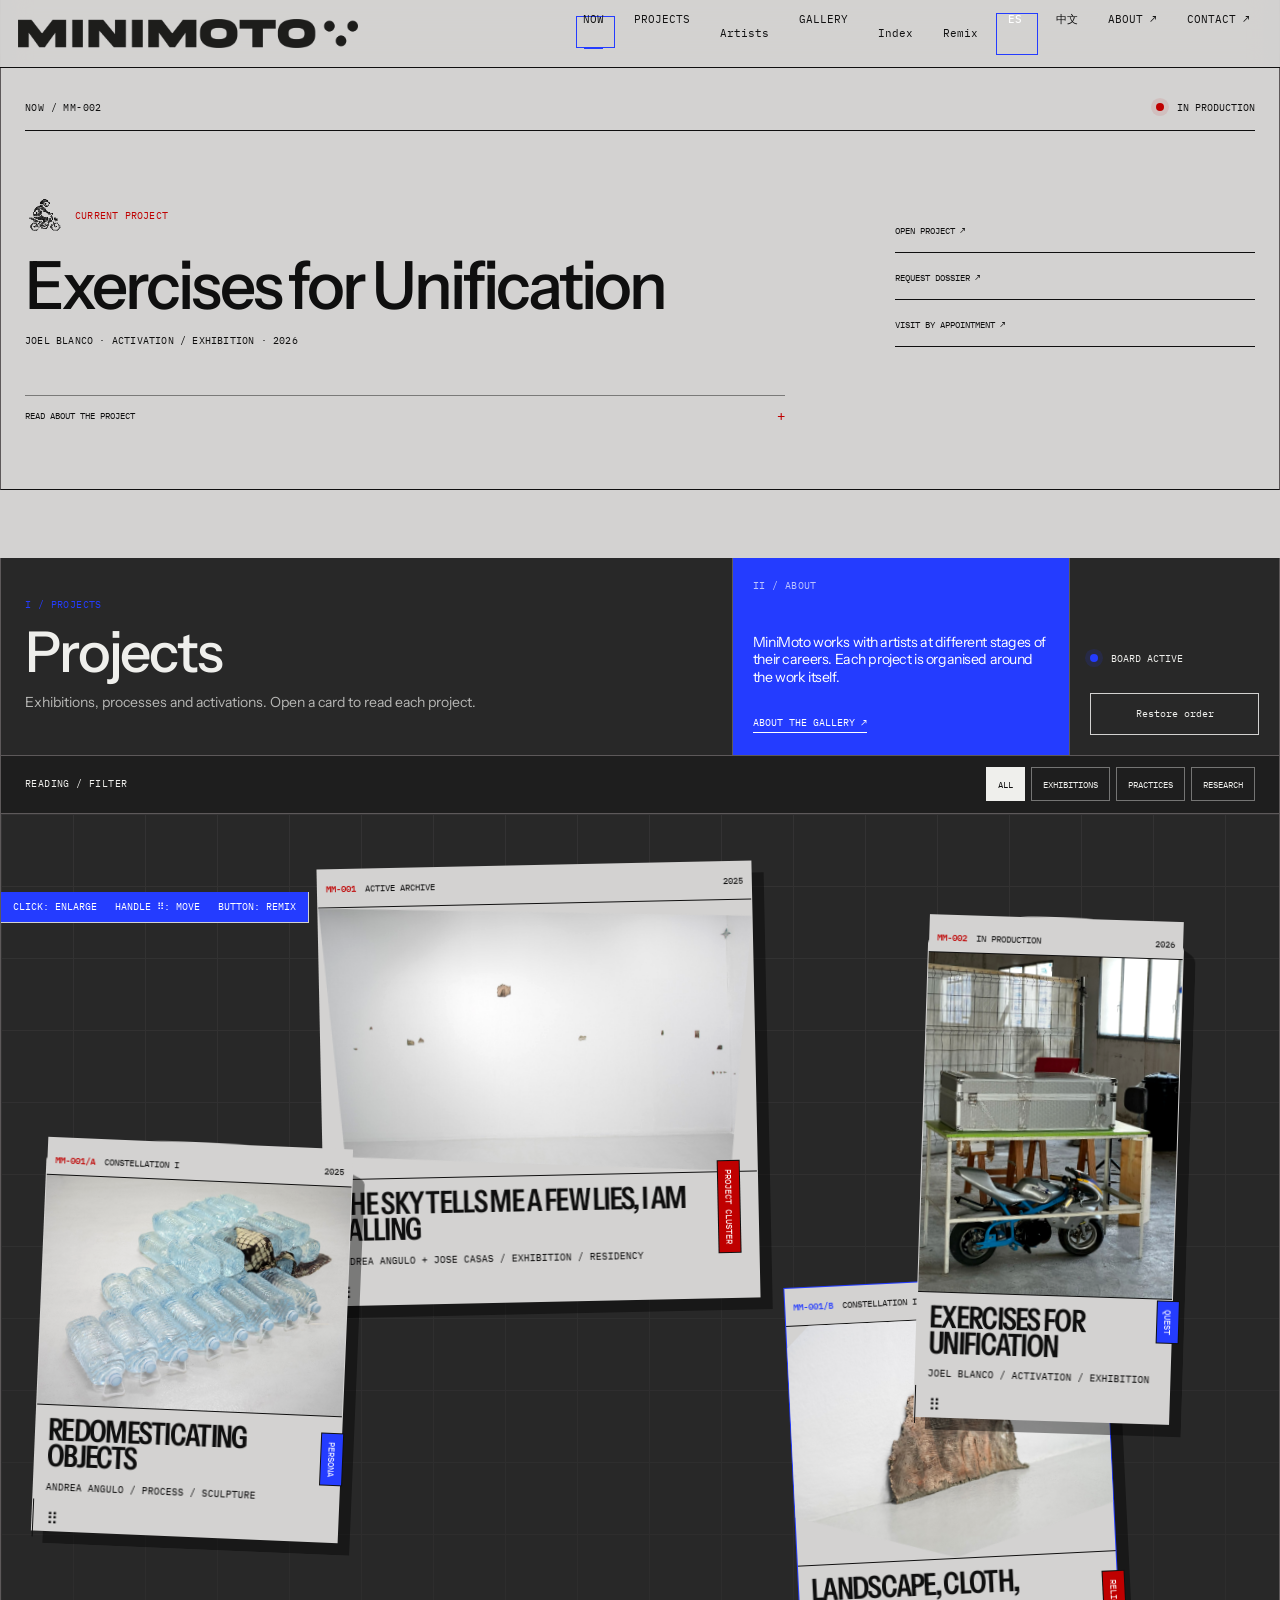
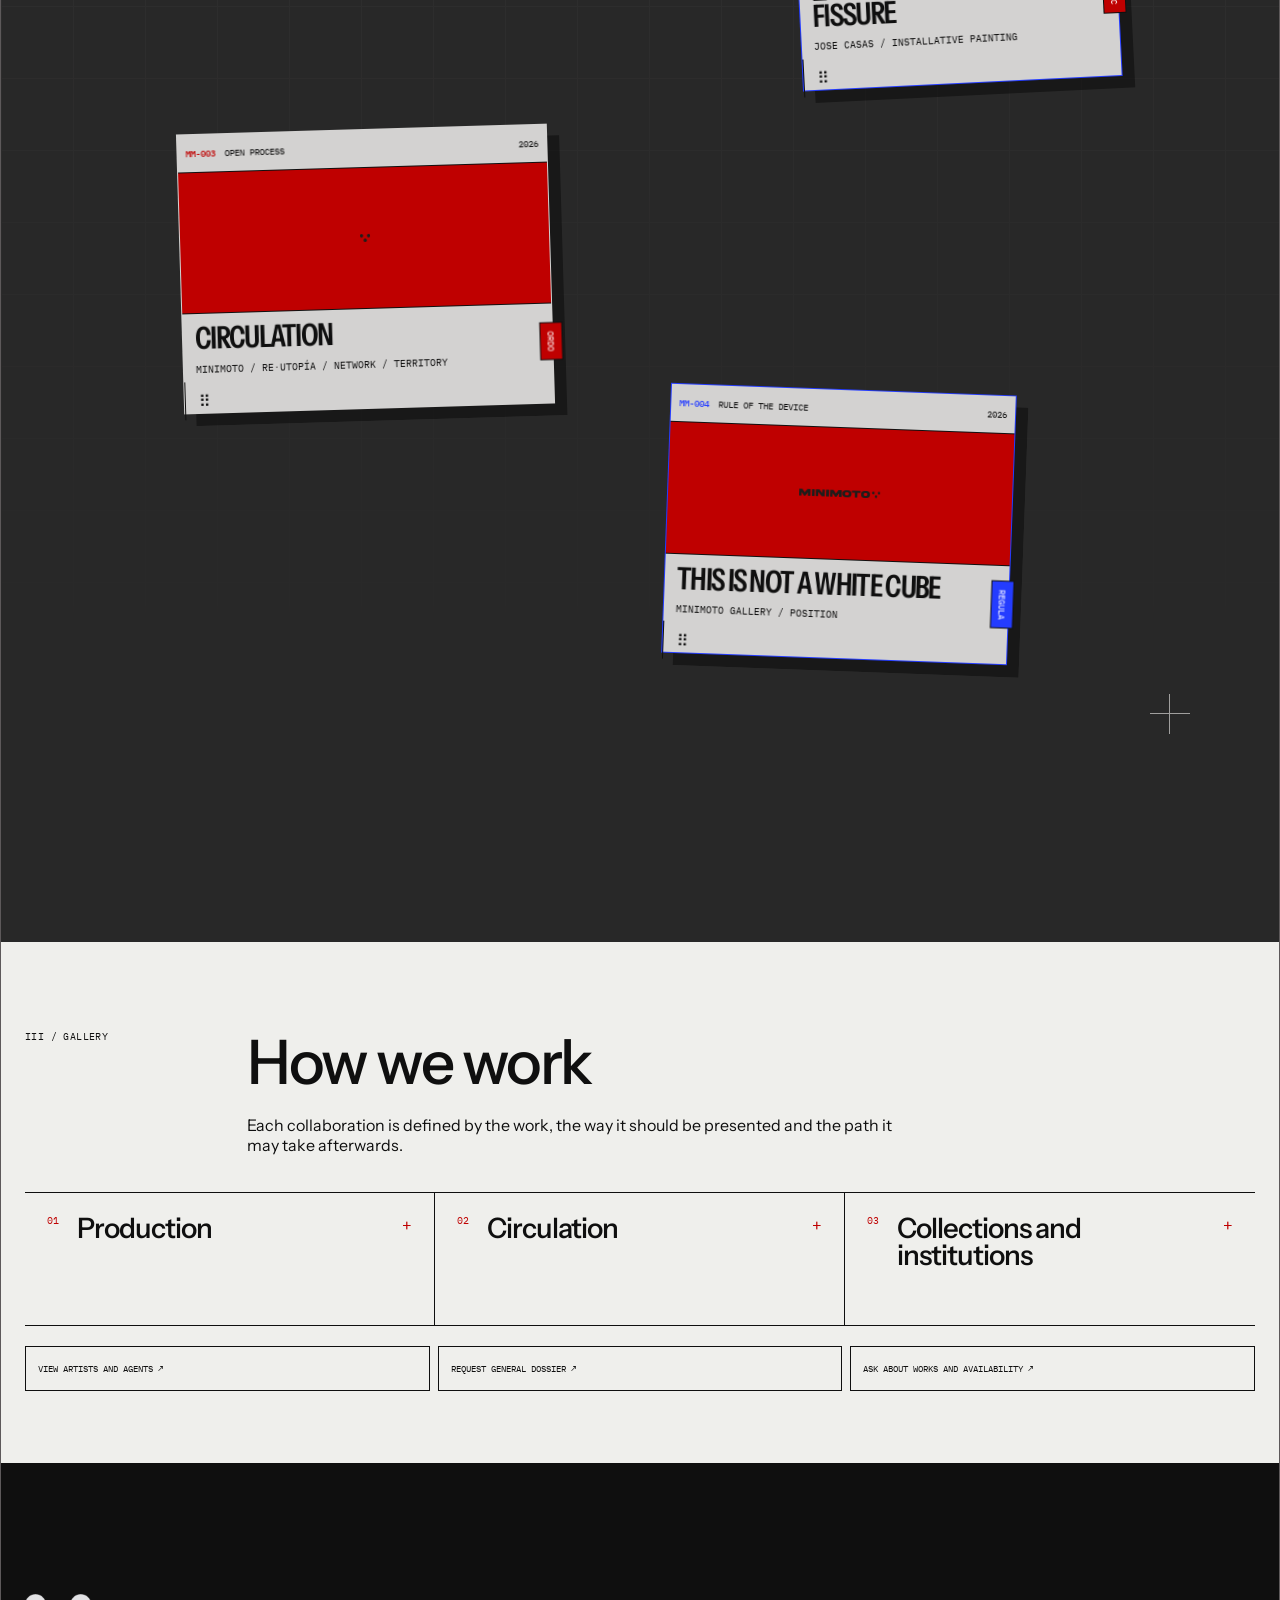
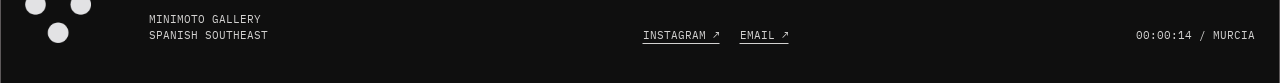
==== commit 45a455ca: "Añade el icono animado de la justa" ====
--- a/minimoto-gallery/index-en.html
+++ b/minimoto-gallery/index-en.html
@@ -13,7 +13,7 @@
 <link href="https://fonts.googleapis.com/css2?family=Grenze+Gotisch:wght@500;600&amp;family=IBM+Plex+Mono:wght@400;500&amp;family=Instrument+Sans:wdth,wght@75..100,400..700&amp;display=swap" rel="stylesheet"/>
 <link href="./style.css" rel="stylesheet"/>
 <link href="./professional.css" rel="stylesheet"/>
-<link href="./nav-drift.css" rel="stylesheet"/><link href="./home-editorial.css" rel="stylesheet"/>
+<link href="./nav-drift.css" rel="stylesheet"/><link href="./home-editorial.css" rel="stylesheet"/><link href="./current-project-icon.css" rel="stylesheet"/>
 <script defer="" src="./app-en.js"></script>
 <script defer="" src="./gallery-professional.js"></script>
 <script defer="" src="./nav-drift.js"></script>
@@ -52,7 +52,7 @@
 </div>
 <div class="current-program-main">
 <div class="current-program-copy">
-<p class="current-program-label">Current project</p>
+<div class="current-project-sign"><img src="./assets/justa-rider-icon.png" alt="" aria-hidden="true"/><p class="current-program-label">Current project</p></div>
 <h1 id="current-title">Exercises for Unification</h1>
 <p class="current-program-meta">Joel Blanco · activation / exhibition · 2026</p>
 </div>
--- a/minimoto-gallery/nav-drift.css
+++ b/minimoto-gallery/nav-drift.css
@@ -1,10 +1,10 @@
 /* ================================================================
-   MiniMoto Gallery — active navigation / liquid skid
+   MiniMoto Gallery — active navigation / editorial slide
    ================================================================ */
 
 :root {
   --nav-drift-blue: #243cff;
-  --nav-drift-blue-deep: #1729d8;
+  --nav-drift-ink: #111111;
 }
 
 .primary-nav {
@@ -17,54 +17,55 @@
   overflow: visible;
   border-color: transparent !important;
   background: transparent !important;
-  color: var(--black);
-  transition: color 160ms ease, transform 180ms cubic-bezier(.2,.8,.2,1);
+  color: var(--nav-drift-ink);
+  transition:
+    color 150ms ease,
+    transform 180ms cubic-bezier(.2,.75,.25,1);
 }
 
 .primary-nav .drift-link > span {
   position: relative;
-  z-index: 3;
+  z-index: 2;
   display: inline-block;
   white-space: nowrap;
-  transition: color 160ms ease, transform 260ms cubic-bezier(.2,.85,.2,1), letter-spacing 220ms ease;
+  transition:
+    color 150ms ease,
+    transform 180ms cubic-bezier(.2,.75,.25,1),
+    letter-spacing 180ms ease;
 }
 
-/* The blue mass: a skid mark rather than a conventional tab. */
+/* Thin offset frame: visible only for the active location. */
 .primary-nav .drift-link::before {
   content: "";
   position: absolute;
-  z-index: 1;
-  inset: 5px 3px;
+  z-index: 0;
+  inset: 4px 2px;
   opacity: 0;
   pointer-events: none;
-  transform: translate3d(-11px, 0, 0) scaleX(.34) scaleY(.72) skewX(-12deg);
-  transform-origin: left center;
-  border-radius: 42% 58% 54% 46% / 58% 38% 62% 42%;
-  background:
-    radial-gradient(70% 120% at 20% 20%, rgba(255,255,255,.28), rgba(255,255,255,0) 45%),
-    linear-gradient(105deg, var(--nav-drift-blue-deep), var(--nav-drift-blue) 52%, #4054ff);
-  box-shadow: inset 0 0 0 1px rgba(255,255,255,.08);
+  border: 1px solid var(--nav-drift-blue);
+  transform: translate3d(-4px, 3px, 0);
   transition:
-    opacity 180ms ease,
-    transform 360ms cubic-bezier(.18,.86,.2,1.05),
-    border-radius 300ms ease;
+    opacity 140ms ease,
+    transform 220ms cubic-bezier(.2,.75,.25,1);
 }
 
-/* A short fading tail gives direction without crowding adjacent links. */
+/* Sliding underline: the new, quieter trace of movement. */
 .primary-nav .drift-link::after {
   content: "";
   position: absolute;
-  z-index: 0;
-  left: -7px;
-  top: 50%;
-  width: 22px;
-  height: 2px;
+  z-index: 3;
+  left: 12px;
+  right: 12px;
+  bottom: 5px;
+  height: 1px;
   opacity: 0;
   pointer-events: none;
-  transform: translateY(-50%) scaleX(.2);
-  transform-origin: right center;
-  background: linear-gradient(90deg, rgba(36,60,255,0), rgba(36,60,255,.78));
-  transition: opacity 160ms ease, transform 280ms ease;
+  background: var(--nav-drift-blue);
+  transform: translate3d(-8px, 0, 0) scaleX(.18);
+  transform-origin: left center;
+  transition:
+    opacity 130ms ease,
+    transform 220ms cubic-bezier(.2,.75,.25,1);
 }
 
 .primary-nav .drift-link:hover,
@@ -73,94 +74,99 @@
   background: transparent !important;
 }
 
-.primary-nav .drift-link:hover::before,
-.primary-nav .drift-link:focus-visible::before {
-  opacity: .16;
-  transform: translate3d(-2px, 0, 0) scaleX(.9) scaleY(.86) skewX(-5deg);
+.primary-nav .drift-link:hover > span,
+.primary-nav .drift-link:focus-visible > span {
+  transform: translate3d(1px, -1px, 0);
 }
 
-.primary-nav .drift-link:hover > span,
-.primary-nav .drift-link:focus-visible > span {
-  transform: translateY(-1px);
+.primary-nav .drift-link:hover::after,
+.primary-nav .drift-link:focus-visible::after {
+  opacity: 1;
+  transform: translate3d(0, 0, 0) scaleX(1);
 }
 
 .primary-nav .drift-link.is-active {
-  color: #fff;
+  color: var(--nav-drift-ink);
 }
 
 .primary-nav .drift-link.is-active::before {
   opacity: 1;
-  transform: translate3d(0, 0, 0) scaleX(1) scaleY(1) skewX(-2deg);
-  border-radius: 34% 66% 48% 52% / 60% 42% 58% 40%;
+  transform: translate3d(2px, -2px, 0);
 }
 
 .primary-nav .drift-link.is-active::after {
-  opacity: .72;
-  transform: translateY(-50%) scaleX(1);
+  opacity: 1;
+  transform: translate3d(0, 0, 0) scaleX(1);
 }
 
 .primary-nav .drift-link.is-active > span {
-  color: #fff;
-  letter-spacing: .025em;
+  color: var(--nav-drift-ink);
+  transform: translate3d(0, 0, 0);
+  letter-spacing: .01em;
 }
 
+/* Click: a short registration error, not a soft blob or bounce. */
 .primary-nav .drift-link.is-skidding::before {
-  animation: mmNavSkid 430ms cubic-bezier(.18,.86,.2,1) both;
+  animation: mmNavRegister 300ms cubic-bezier(.2,.75,.25,1) both;
 }
 
 .primary-nav .drift-link.is-skidding::after {
-  animation: mmNavTrail 430ms ease-out both;
+  animation: mmNavRule 300ms cubic-bezier(.2,.75,.25,1) both;
 }
 
 .primary-nav .drift-link.is-skidding > span {
-  animation: mmNavText 430ms cubic-bezier(.18,.86,.2,1) both;
+  animation: mmNavTypeShift 300ms cubic-bezier(.2,.75,.25,1) both;
 }
 
-@keyframes mmNavSkid {
+@keyframes mmNavRegister {
   0% {
-    opacity: .08;
-    transform: translate3d(-18px, 1px, 0) scaleX(.16) scaleY(.62) skewX(-18deg);
-    border-radius: 62% 38% 72% 28% / 55% 30% 70% 45%;
+    opacity: 0;
+    transform: translate3d(-8px, 4px, 0);
   }
-  44% {
+  58% {
     opacity: 1;
-    transform: translate3d(3px, 0, 0) scaleX(1.12) scaleY(1.03) skewX(-7deg);
-    border-radius: 26% 74% 40% 60% / 65% 36% 64% 35%;
-  }
-  68% {
-    transform: translate3d(-1px, 0, 0) scaleX(.96) scaleY(.98) skewX(-1deg);
+    transform: translate3d(4px, -3px, 0);
   }
   100% {
     opacity: 1;
-    transform: translate3d(0, 0, 0) scaleX(1) scaleY(1) skewX(-2deg);
-    border-radius: 34% 66% 48% 52% / 60% 42% 58% 40%;
+    transform: translate3d(2px, -2px, 0);
   }
 }
 
-@keyframes mmNavTrail {
-  0% { opacity: 0; transform: translateY(-50%) scaleX(.1); }
-  35% { opacity: .9; transform: translateY(-50%) scaleX(1.3); }
-  100% { opacity: .72; transform: translateY(-50%) scaleX(1); }
+@keyframes mmNavRule {
+  0% {
+    opacity: .1;
+    transform: translate3d(-13px, 0, 0) scaleX(.12);
+  }
+  62% {
+    opacity: 1;
+    transform: translate3d(2px, 0, 0) scaleX(1.08);
+  }
+  100% {
+    opacity: 1;
+    transform: translate3d(0, 0, 0) scaleX(1);
+  }
 }
 
-@keyframes mmNavText {
-  0% { transform: translateX(-4px) rotate(-.6deg); }
-  48% { transform: translateX(2px) rotate(.25deg); }
-  100% { transform: translateX(0) rotate(0); }
+@keyframes mmNavTypeShift {
+  0% { transform: translate3d(-2px, 0, 0); }
+  58% { transform: translate3d(2px, -1px, 0); }
+  100% { transform: translate3d(0, 0, 0); }
 }
 
-/* Chinese needs less artificial tracking. */
 html[lang="zh-CN"] .primary-nav .drift-link.is-active > span {
   letter-spacing: 0;
 }
 
 @media (max-width: 980px) {
   .primary-nav .drift-link::before {
-    inset: 4px 1px;
+    inset: 3px 1px;
   }
 
   .primary-nav .drift-link::after {
-    display: none;
+    left: 9px;
+    right: 9px;
+    bottom: 4px;
   }
 }
 
--- a/minimoto-gallery/current-project-icon.css
+++ b/minimoto-gallery/current-project-icon.css
@@ -0,0 +1,54 @@
+/* MiniMoto — icono del proyecto actual */
+
+.current-project-sign {
+  display: inline-flex;
+  align-items: center;
+  gap: 10px;
+  width: fit-content;
+  margin: 0 0 2px;
+}
+
+.current-project-sign .current-program-label {
+  margin: 0;
+}
+
+.current-project-sign img {
+  display: block;
+  width: 40px;
+  height: 40px;
+  object-fit: contain;
+  flex: 0 0 auto;
+  image-rendering: pixelated;
+  transform-origin: 50% 78%;
+  animation: justa-engine-idle 180ms steps(2, end) infinite;
+  will-change: transform;
+}
+
+/*
+  Vibración muy contenida:
+  menos de un píxel de desplazamiento y menos de medio grado.
+*/
+@keyframes justa-engine-idle {
+  0%   { transform: translate3d(0, 0, 0) rotate(-0.22deg); }
+  25%  { transform: translate3d(.55px, -.35px, 0) rotate(.16deg); }
+  50%  { transform: translate3d(-.45px, .3px, 0) rotate(-.12deg); }
+  75%  { transform: translate3d(.35px, .15px, 0) rotate(.2deg); }
+  100% { transform: translate3d(0, 0, 0) rotate(-.22deg); }
+}
+
+@media (max-width: 720px) {
+  .current-project-sign {
+    gap: 8px;
+  }
+
+  .current-project-sign img {
+    width: 34px;
+    height: 34px;
+  }
+}
+
+@media (prefers-reduced-motion: reduce) {
+  .current-project-sign img {
+    animation: none;
+  }
+}
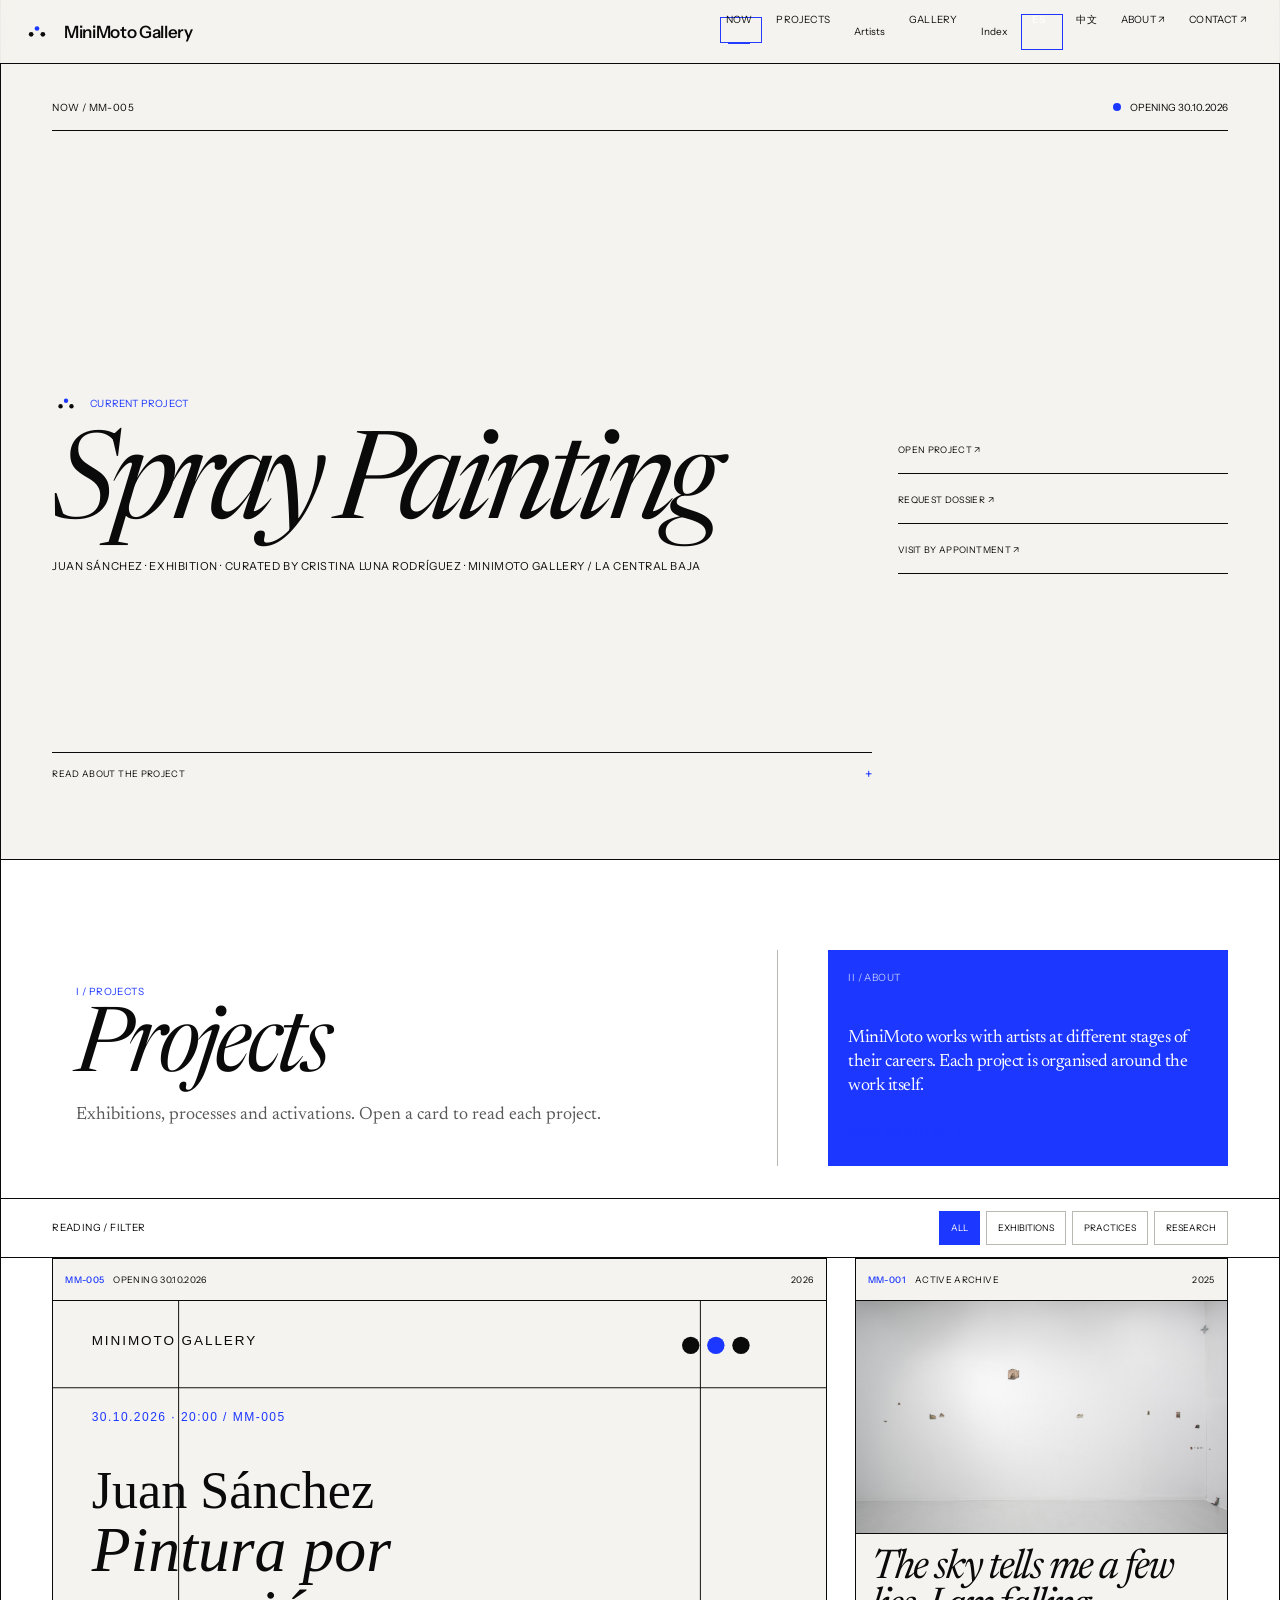
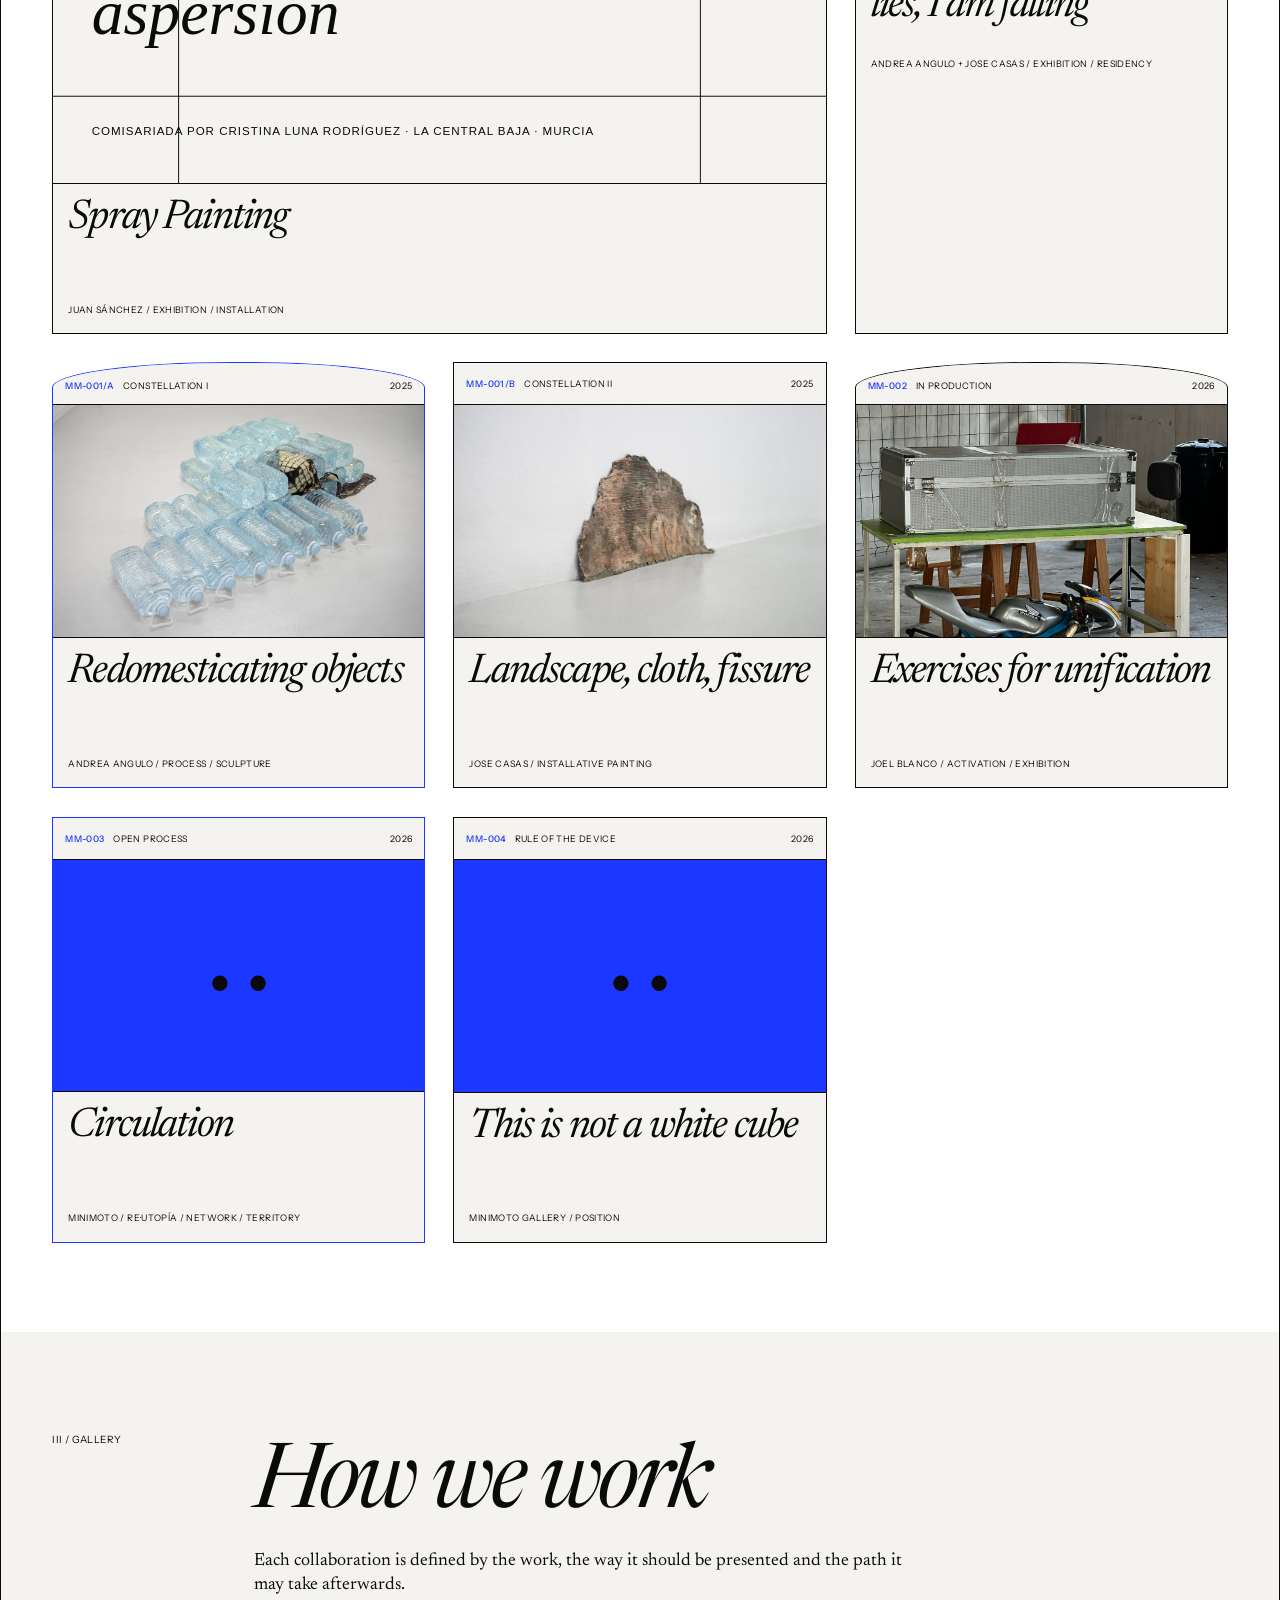
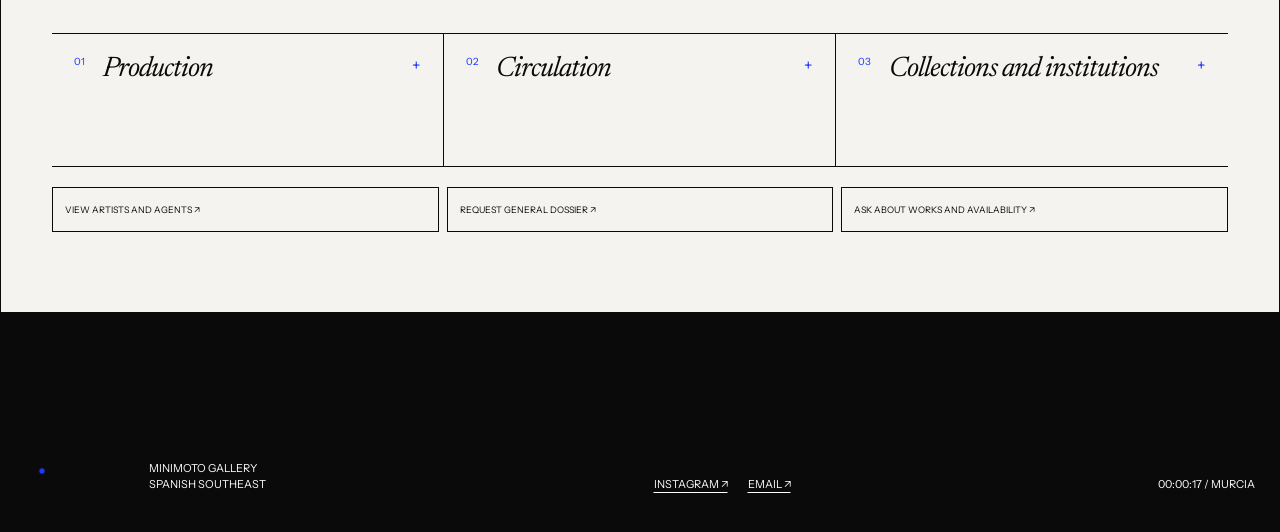
==== commit 64fbaff6: "Adapta MiniMoto al sistema grafico 2026 y añade Juan Sanchez" ====
--- a/minimoto-gallery/index-en.html
+++ b/minimoto-gallery/index-en.html
@@ -6,7 +6,7 @@
 <meta content="width=device-width, initial-scale=1, viewport-fit=cover" name="viewport"/>
 <meta content="#282828" name="theme-color"/>
 <meta content="MiniMoto Gallery — exhibitions, residencies, activations and projects in the Spanish Southeast." name="description"/>
-<title>MiniMoto Gallery — Battle Ground</title>
+<title>MiniMoto Gallery — Contemporary Art · Murcia</title>
 <link href="./assets/favicon.png" rel="icon" type="image/png"/>
 <link href="https://fonts.googleapis.com" rel="preconnect"/>
 <link crossorigin="" href="https://fonts.gstatic.com" rel="preconnect"/>
@@ -14,6 +14,7 @@
 <link href="./style.css" rel="stylesheet"/>
 <link href="./professional.css" rel="stylesheet"/>
 <link href="./nav-drift.css" rel="stylesheet"/><link href="./home-editorial.css" rel="stylesheet"/><link href="./current-project-icon.css" rel="stylesheet"/>
+<link href="./brand-2026.css" rel="stylesheet"/>
 <script defer="" src="./app-en.js"></script>
 <script defer="" src="./gallery-professional.js"></script>
 <script defer="" src="./nav-drift.js"></script>
@@ -26,7 +27,7 @@
 <a class="skip-link" href="#battle-ground">Skip to the board</a>
 <header class="site-header">
 <a aria-label="MiniMoto Gallery, home" class="brand" href="#top">
-<img alt="MiniMoto Gallery" src="./assets/minimoto-wordmark.png"/>
+<img alt="" aria-hidden="true" src="./assets/logo-triple-dots.svg"/>
 </a>
 <button aria-controls="primary-nav" aria-expanded="false" class="menu-toggle" type="button">
       Menu
@@ -47,22 +48,22 @@
 <main id="top">
 <section aria-labelledby="current-title" class="current-program" id="now">
 <div class="current-program-rail">
-<p class="section-number">NOW / MM-002</p>
-<p class="current-program-status"><span aria-hidden="true"></span> In production</p>
+<p class="section-number">NOW / MM-005</p>
+<p class="current-program-status"><span aria-hidden="true"></span> Opening 30.10.2026</p>
 </div>
 <div class="current-program-main">
 <div class="current-program-copy">
-<div class="current-project-sign"><img src="./assets/justa-rider-icon.png" alt="" aria-hidden="true"/><p class="current-program-label">Current project</p></div>
-<h1 id="current-title">Exercises for Unification</h1>
-<p class="current-program-meta">Joel Blanco · activation / exhibition · 2026</p>
+<div class="current-project-sign"><img src="./assets/logo-triple-dots.svg" alt="" aria-hidden="true"/><p class="current-program-label">Current project</p></div>
+<h1 id="current-title">Spray Painting</h1>
+<p class="current-program-meta">Juan Sánchez · exhibition · curated by Cristina Luna Rodríguez · MiniMoto Gallery / La Central Baja</p>
 </div>
 <div class="current-program-actions">
-<button data-open-project="MM-002" type="button">Open project ↗</button>
-<a href="mailto:minimoto.studio@gmail.com?subject=Dossier%20%E2%80%94%20Exercises%20for%20Unification">Request dossier ↗</a>
+<button data-open-project="MM-005" type="button">Open project ↗</button>
+<a href="mailto:minimoto.studio@gmail.com?subject=Dossier%20%E2%80%94%20Spray%20Painting">Request dossier ↗</a>
 <a href="mailto:minimoto.studio@gmail.com?subject=Visit%20MiniMoto%20Gallery">Visit by appointment ↗</a>
 </div>
 </div>
-<details class="current-program-details"><summary>Read about the project</summary><p>Bedroom micromythologies, digital assets and a masculine epic displaced onto minimal objects. The project takes shape through a live activation, a minimoto joust and an exhibition.</p></details>
+<details class="current-program-details"><summary>Read about the project</summary><p><em>Spray Painting</em> continues Juan Sánchez’s research from <em>Drip Painting</em>. Tank, pump, pipes, pressure, sprinklers, sensors, architecture and public presence form a hydraulic circuit in which painting moves from surface to system. Opening: 30 October 2026, 20:00. Free entry.</p></details>
 </section>
 <section aria-labelledby="battle-title" class="battle-section">
 <header class="battle-header">
@@ -119,7 +120,7 @@
 </section>
 </main>
 <footer class="site-footer">
-<img alt="" aria-hidden="true" src="./assets/minimoto-sigil.png"/>
+<img alt="" aria-hidden="true" src="./assets/logo-triple-dots.svg"/>
 <p>MiniMoto Gallery<br/>Spanish Southeast</p>
 <div>
 <a href="https://www.instagram.com/minimotogallery/" rel="noopener noreferrer" target="_blank">Instagram ↗</a>
--- a/minimoto-gallery/brand-2026.css
+++ b/minimoto-gallery/brand-2026.css
@@ -0,0 +1,485 @@
+@import url("https://fonts.googleapis.com/css2?family=Instrument+Sans:wdth,wght@75..100,400..700&family=Newsreader:opsz,wght@6..72,300..600&display=swap");
+
+:root {
+  --charcoal: #f4f3ef;
+  --black: #0a0a0a;
+  --paper: #f4f3ef;
+  --paper-light: #ffffff;
+  --mid: #b9b9b4;
+  --red: #1c37ff;
+  --blue: #1c37ff;
+  --white: #ffffff;
+  --font-sans: "Instrument Sans", "Helvetica Neue", Arial, sans-serif;
+  --font-serif: "Newsreader", Georgia, serif;
+  --font-mono: "Instrument Sans", "Helvetica Neue", Arial, sans-serif;
+  --font-neo: "Newsreader", Georgia, serif;
+  --header-h: 64px;
+  --max: 1680px;
+}
+
+html, body { background: var(--paper); }
+body { color: var(--black); font-family: var(--font-sans); }
+
+.site-header {
+  min-height: var(--header-h);
+  grid-template-columns: minmax(210px, 1fr) auto;
+  padding: 10px 22px;
+  border-color: var(--black);
+  background: rgba(244,243,239,.95);
+}
+
+.brand {
+  display: inline-flex;
+  align-items: center;
+  gap: 12px;
+  font-size: 17px;
+  font-weight: 560;
+  letter-spacing: -.02em;
+}
+.brand img {
+  width: 30px;
+  height: 30px;
+  object-fit: contain;
+}
+.brand::after { content: "MiniMoto Gallery"; }
+
+.primary-nav {
+  gap: 2px;
+  font-size: 10px;
+  letter-spacing: .02em;
+}
+.primary-nav a,
+.primary-nav button,
+.menu-toggle { min-height: 36px; padding: 0 10px; }
+.primary-nav a:hover,
+.primary-nav button:hover,
+.primary-nav a:focus-visible,
+.primary-nav button:focus-visible {
+  border-color: var(--blue);
+  background: transparent;
+  color: var(--blue);
+}
+
+.current-program {
+  min-height: min(860px, calc(100svh - 10px));
+  display: grid;
+  align-content: space-between;
+  padding: calc(var(--header-h) + 38px) clamp(22px,4vw,70px) clamp(34px,5vw,74px);
+  border-color: var(--black);
+  background: var(--paper);
+}
+.current-program-rail {
+  grid-template-columns: 1fr auto;
+  border-color: var(--black);
+}
+.current-program-status span { background: var(--blue); box-shadow: none; }
+.current-program-main {
+  grid-template-columns: minmax(0,1fr) minmax(250px,330px);
+  align-items: end;
+  gap: clamp(30px,5vw,90px);
+  padding-top: clamp(64px,10vw,150px);
+}
+.current-project-sign img {
+  width: 28px !important;
+  height: 28px !important;
+  animation: none !important;
+  image-rendering: auto !important;
+}
+.current-program-label { color: var(--blue); }
+.current-program-copy h1 {
+  max-width: 11ch;
+  margin: 18px 0 20px;
+  font-family: var(--font-serif);
+  font-size: clamp(68px,9.5vw,164px);
+  font-weight: 390;
+  font-stretch: normal;
+  font-style: italic;
+  line-height: .82;
+  letter-spacing: -.06em;
+  text-transform: none;
+}
+.current-program-meta {
+  max-width: 780px;
+  font-family: var(--font-sans);
+  font-size: 11px;
+  letter-spacing: .05em;
+}
+.current-program-actions a,
+.current-program-actions button {
+  min-height: 40px;
+  border-bottom-color: var(--black);
+  font-family: var(--font-sans);
+  font-size: 9px;
+  letter-spacing: .04em;
+}
+.current-program-actions a:hover,
+.current-program-actions button:hover { color: var(--blue) !important; border-color: var(--blue); }
+.current-program-details {
+  max-width: 820px;
+  border-color: var(--black);
+}
+.current-program-details summary {
+  font-family: var(--font-sans);
+  letter-spacing: .04em;
+}
+.current-program-details summary::after { color: var(--blue); }
+.current-program-details p {
+  max-width: 760px;
+  font-family: var(--font-serif);
+  font-size: clamp(18px,1.5vw,24px);
+  line-height: 1.38;
+}
+
+.battle-section {
+  border-color: var(--black);
+  background: var(--paper-light);
+  color: var(--black);
+}
+.battle-header {
+  min-height: auto;
+  grid-template-columns: minmax(0,1fr) minmax(250px,.55fr);
+  gap: 50px;
+  padding: clamp(44px,7vw,100px) clamp(22px,4vw,70px) 32px;
+  border-color: var(--black);
+}
+.battle-title-block h2,
+.gallery-framework-head h2 {
+  margin-top: 12px;
+  font-family: var(--font-serif);
+  font-size: clamp(54px,7vw,110px);
+  font-weight: 390;
+  font-style: italic;
+  line-height: .9;
+  letter-spacing: -.05em;
+}
+.battle-subtitle,
+.battle-about > p:not(.section-number),
+.gallery-framework-head > div > p {
+  font-family: var(--font-serif);
+  font-size: clamp(17px,1.4vw,23px);
+  line-height: 1.34;
+}
+.battle-about a { color: var(--blue); }
+.battle-tools { display: none; }
+
+.project-filterbar {
+  padding: 12px clamp(22px,4vw,70px);
+  border-color: var(--black);
+  background: var(--paper-light);
+  color: var(--black);
+}
+.project-filterbar button {
+  border-color: var(--mid);
+  color: var(--black);
+  font-family: var(--font-sans);
+}
+.project-filterbar button:hover,
+.project-filterbar button.is-active {
+  border-color: var(--blue);
+  background: var(--blue);
+  color: white;
+}
+
+.battle-ground {
+  height: auto;
+  min-height: 0;
+  overflow: visible;
+  padding: 0 clamp(22px,4vw,70px) clamp(54px,7vw,110px);
+  background: var(--paper-light);
+}
+.board-grid, .board-cross, .board-instruction { display: none !important; }
+.project-layer {
+  position: relative;
+  inset: auto;
+  display: grid;
+  grid-template-columns: repeat(12, minmax(0,1fr));
+  gap: clamp(18px,2.2vw,36px);
+}
+.project-card {
+  position: relative !important;
+  left: auto !important;
+  top: auto !important;
+  width: auto !important;
+  max-width: none !important;
+  grid-column: span 4;
+  transform: none !important;
+  filter: none !important;
+  will-change: auto;
+}
+.project-card:first-child { grid-column: span 8; }
+.project-card:nth-child(4n+2) { grid-column: span 4; }
+.project-card.is-filtered-out { display: none; }
+.project-card:hover,
+.project-card:focus-within { transform: none !important; }
+.project-surface {
+  height: 100%;
+  overflow: hidden;
+  border-color: var(--black);
+  background: var(--paper);
+  box-shadow: none;
+}
+.project-card:hover .project-surface,
+.project-card:focus-within .project-surface {
+  box-shadow: inset 0 -4px 0 var(--blue);
+}
+.drag-handle, .project-mark { display: none !important; }
+.project-head {
+  min-height: 42px;
+  padding: 10px 12px;
+  border-color: var(--black);
+  background: var(--paper);
+  font-family: var(--font-sans);
+  letter-spacing: .04em;
+}
+.project-index { color: var(--blue); }
+.project-image {
+  aspect-ratio: 16/10 !important;
+  background: #e7e6e1;
+  clip-path: none !important;
+}
+.project-image::before,
+.project-image::after { display: none; }
+.project-image img {
+  filter: none;
+  transition: transform .45s cubic-bezier(.2,.8,.2,1);
+}
+.project-card:hover .project-image img,
+.project-card:focus-within .project-image img {
+  transform: scale(1.015);
+  filter: none;
+}
+.project-copy {
+  min-height: 150px;
+  display: flex;
+  flex-direction: column;
+  justify-content: space-between;
+  gap: 20px;
+  padding: 16px 15px 18px;
+  border-color: var(--black);
+}
+.project-copy h3 {
+  max-width: 15ch;
+  font-family: var(--font-serif);
+  font-size: clamp(30px,3.2vw,54px);
+  font-weight: 400;
+  font-style: italic;
+  line-height: .95;
+  letter-spacing: -.045em;
+  text-transform: none;
+}
+.project-copy p {
+  font-family: var(--font-sans);
+  font-size: 9px;
+  letter-spacing: .04em;
+}
+
+.gallery-framework {
+  padding: clamp(58px,8vw,118px) clamp(22px,4vw,70px) 80px;
+  border-color: var(--black);
+  background: var(--paper);
+}
+.gallery-framework-head {
+  grid-template-columns: minmax(150px,.3fr) minmax(0,1.7fr);
+  border-color: var(--black);
+}
+.gallery-framework-grid { border-color: var(--black); }
+.gallery-framework-item { border-color: var(--black); }
+.gallery-framework-number,
+.gallery-framework-marker { color: var(--blue); }
+.gallery-framework-item h3 {
+  font-family: var(--font-serif);
+  font-weight: 400;
+  font-style: italic;
+}
+.gallery-framework-actions a:hover,
+.gallery-framework-actions button:hover {
+  background: var(--blue);
+  color: white;
+}
+
+.site-footer {
+  border-color: var(--black);
+  background: var(--black);
+  color: white;
+  font-family: var(--font-sans);
+}
+.site-footer img {
+  width: 34px;
+  filter: none;
+}
+
+dialog {
+  border-color: var(--black);
+  background: var(--paper);
+  color: var(--black);
+}
+dialog::backdrop { background: rgba(10,10,10,.76); }
+.dialog-close {
+  border-color: var(--black);
+  background: var(--blue);
+  color: white;
+}
+.expanded-project-card { background: var(--paper); color: var(--black); }
+.expanded-project-head,
+.expanded-project-title,
+.expanded-project-info { border-color: var(--black) !important; }
+.expanded-project-title h2 {
+  font-family: var(--font-serif);
+  font-weight: 400;
+  font-style: italic;
+  text-transform: none;
+}
+.expanded-project-info > .dialog-body,
+.expanded-project-info .dialog-body p,
+.expanded-project-info .dialog-body blockquote {
+  font-family: var(--font-serif);
+}
+.expanded-project-mark { background: var(--blue) !important; }
+.project-professional li::before { color: var(--blue); }
+.project-professional-actions a:hover { background: var(--blue); color: white; }
+
+.index-dialog,
+.artists-dialog { background: var(--paper); color: var(--black); }
+.index-dialog h2,
+.artists-dialog h2 {
+  font-family: var(--font-serif);
+  font-weight: 400;
+  font-style: italic;
+}
+
+@media (max-width: 980px) {
+  .site-header { grid-template-columns: 1fr auto; }
+  .brand::after { font-size: 15px; }
+  .current-program { min-height: auto; }
+  .current-program-main { grid-template-columns: 1fr; padding-top: 70px; }
+  .current-program-copy h1 { max-width: 12ch; font-size: clamp(62px,14vw,104px); }
+  .current-program-actions { max-width: 560px; }
+  .battle-header { grid-template-columns: 1fr; }
+  .project-layer { grid-template-columns: repeat(2,minmax(0,1fr)); }
+  .project-card,
+  .project-card:first-child,
+  .project-card:nth-child(4n+2) { grid-column: auto; }
+}
+
+@media (max-width: 620px) {
+  :root { --header-h: 58px; }
+  .site-header { padding: 8px 14px; }
+  .brand { gap: 9px; }
+  .brand img { width: 26px; height: 26px; }
+  .current-program { padding-left: 15px; padding-right: 15px; }
+  .current-program-rail { grid-template-columns: 1fr; gap: 10px; }
+  .current-program-status { justify-self: start; }
+  .current-program-main { padding-top: 52px; }
+  .current-program-copy h1 { font-size: clamp(54px,17vw,82px); line-height: .88; }
+  .battle-header,
+  .project-filterbar,
+  .battle-ground,
+  .gallery-framework { padding-left: 15px; padding-right: 15px; }
+  .project-filterbar { align-items: flex-start; flex-direction: column; }
+  .project-filterbar > div { justify-content: flex-start; }
+  .project-layer { grid-template-columns: 1fr; }
+  .project-copy { min-height: 128px; }
+  .project-copy h3 { font-size: clamp(34px,11vw,52px); }
+  .gallery-framework-head { grid-template-columns: 1fr; }
+  .site-footer { grid-template-columns: 1fr; gap: 18px; }
+  .footer-time { text-align: left; }
+}
+
+
+/* Cleanup of legacy Battle Ground behaviours */
+#remix { display: none !important; }
+.battle-section { margin-top: 0 !important; }
+.battle-subtitle { color: rgba(10,10,10,.68) !important; }
+.current-program-meta,
+.battle-about,
+.battle-about p,
+.battle-title-block,
+.project-copy { overflow-wrap: anywhere; }
+
+@media (max-width: 980px) {
+  .menu-toggle {
+    display: block !important;
+    min-width: 72px;
+    border-color: var(--black);
+    font-family: var(--font-sans);
+    font-size: 10px;
+  }
+}
+
+@media (max-width: 620px) {
+  html, body { max-width: 100%; overflow-x: hidden; }
+  .current-program,
+  .battle-section,
+  .battle-header,
+  .battle-title-block,
+  .battle-about,
+  .project-filterbar,
+  .battle-ground,
+  .gallery-framework {
+    width: 100%;
+    max-width: 100%;
+    min-width: 0;
+  }
+  .current-program-meta {
+    max-width: 100%;
+    font-size: 9px;
+    line-height: 1.45;
+  }
+  .battle-header { gap: 0; }
+  .battle-title-block {
+    min-height: 0 !important;
+    padding: 38px 0 32px !important;
+    border-right: 0 !important;
+  }
+  .battle-subtitle {
+    max-width: 31ch;
+    font-size: 16px;
+    color: rgba(10,10,10,.68) !important;
+  }
+  .battle-about {
+    min-height: 0 !important;
+    padding: 24px 20px !important;
+  }
+  .battle-about > p:not(.section-number) {
+    max-width: 29ch;
+    margin: 42px 0 30px;
+    font-size: 19px;
+    line-height: 1.2;
+  }
+}
+
+@media (max-width: 980px) {
+  .site-header .menu-toggle {
+    display: flex !important;
+    align-items: center;
+    justify-content: center;
+    color: var(--black) !important;
+    background: transparent !important;
+    border: 1px solid var(--black) !important;
+    font: 10px/1 var(--font-sans) !important;
+    text-transform: uppercase;
+    z-index: 1002;
+  }
+}
+
+@media (max-width: 980px) {
+  .site-header { position: fixed; padding-right: 98px; }
+  .site-header .menu-toggle {
+    position: absolute !important;
+    top: 9px;
+    right: 12px;
+    width: 74px;
+    height: 40px;
+    min-width: 74px;
+  }
+}
+
+.site-header .menu-toggle {
+  display: flex !important;
+  align-items: center;
+  justify-content: center;
+  color: var(--black) !important;
+}
+@media (min-width: 981px) {
+  .site-header .menu-toggle { display: none !important; }
+}
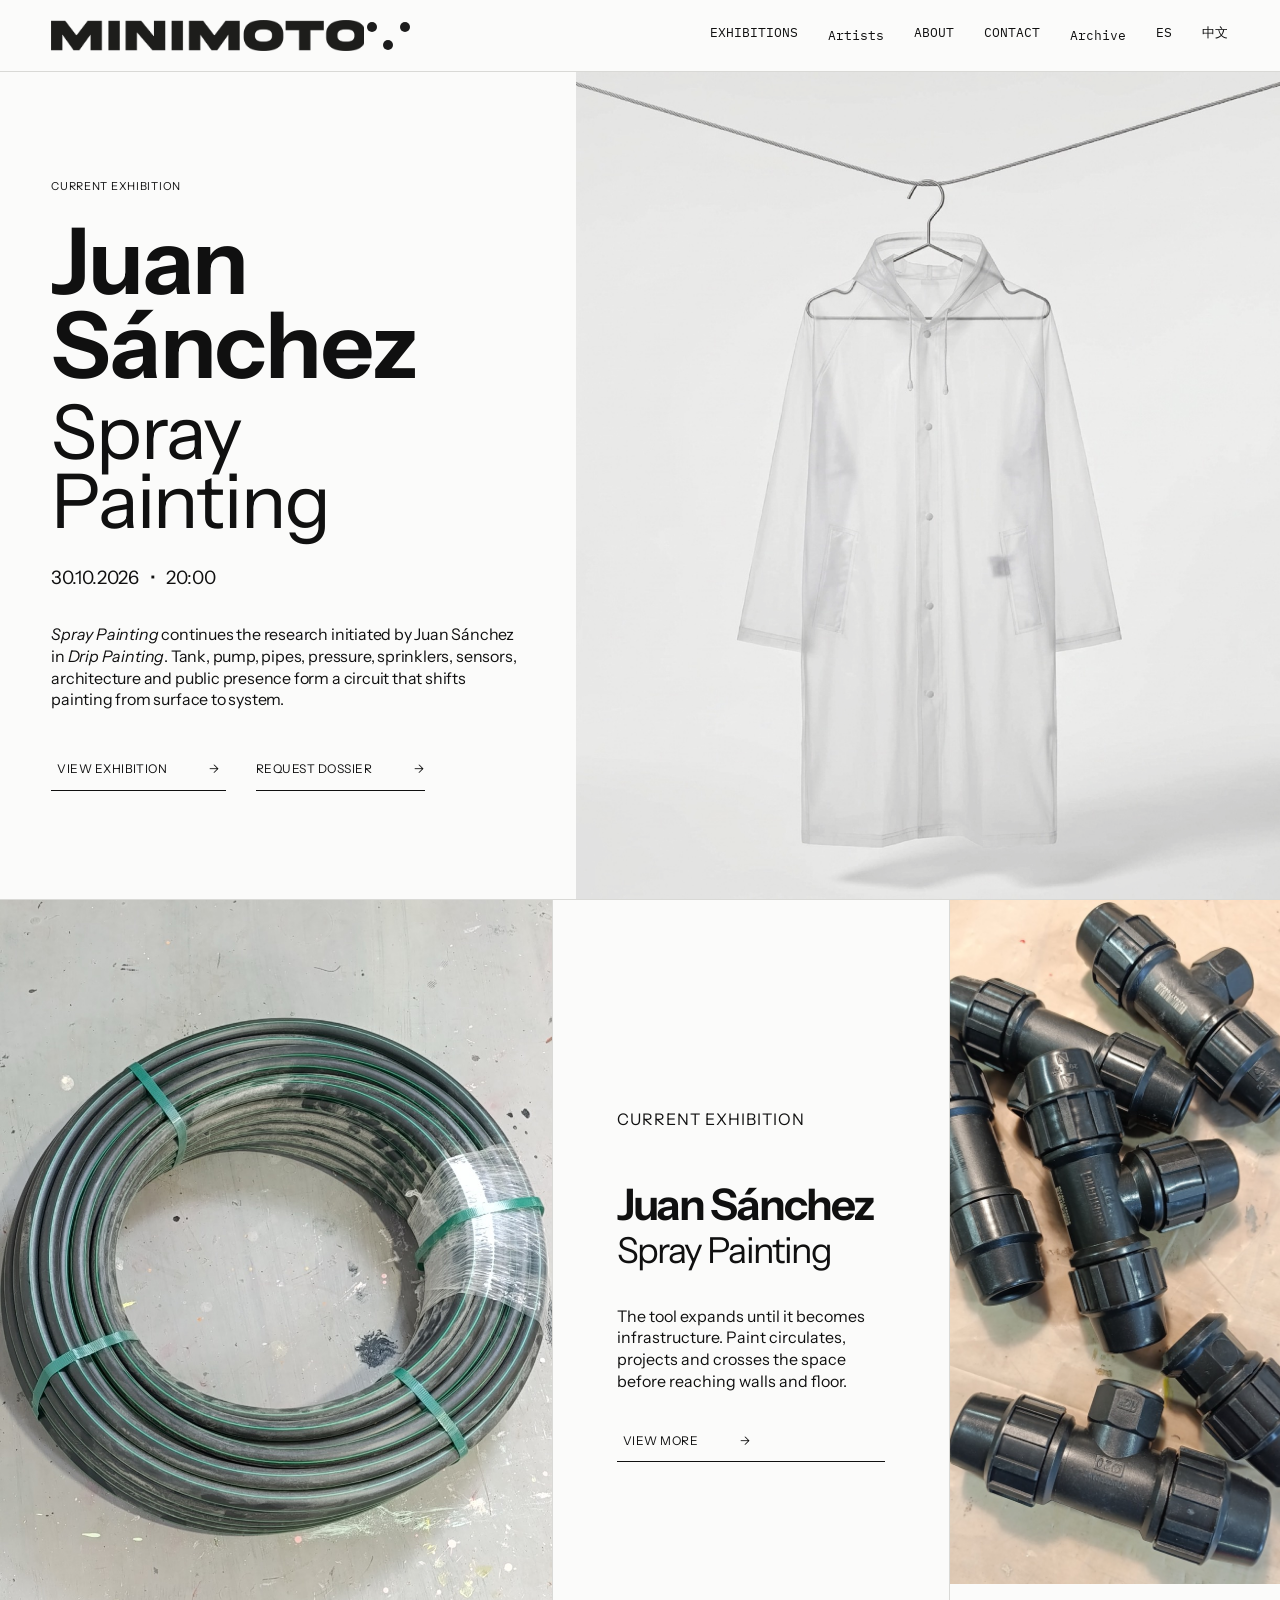
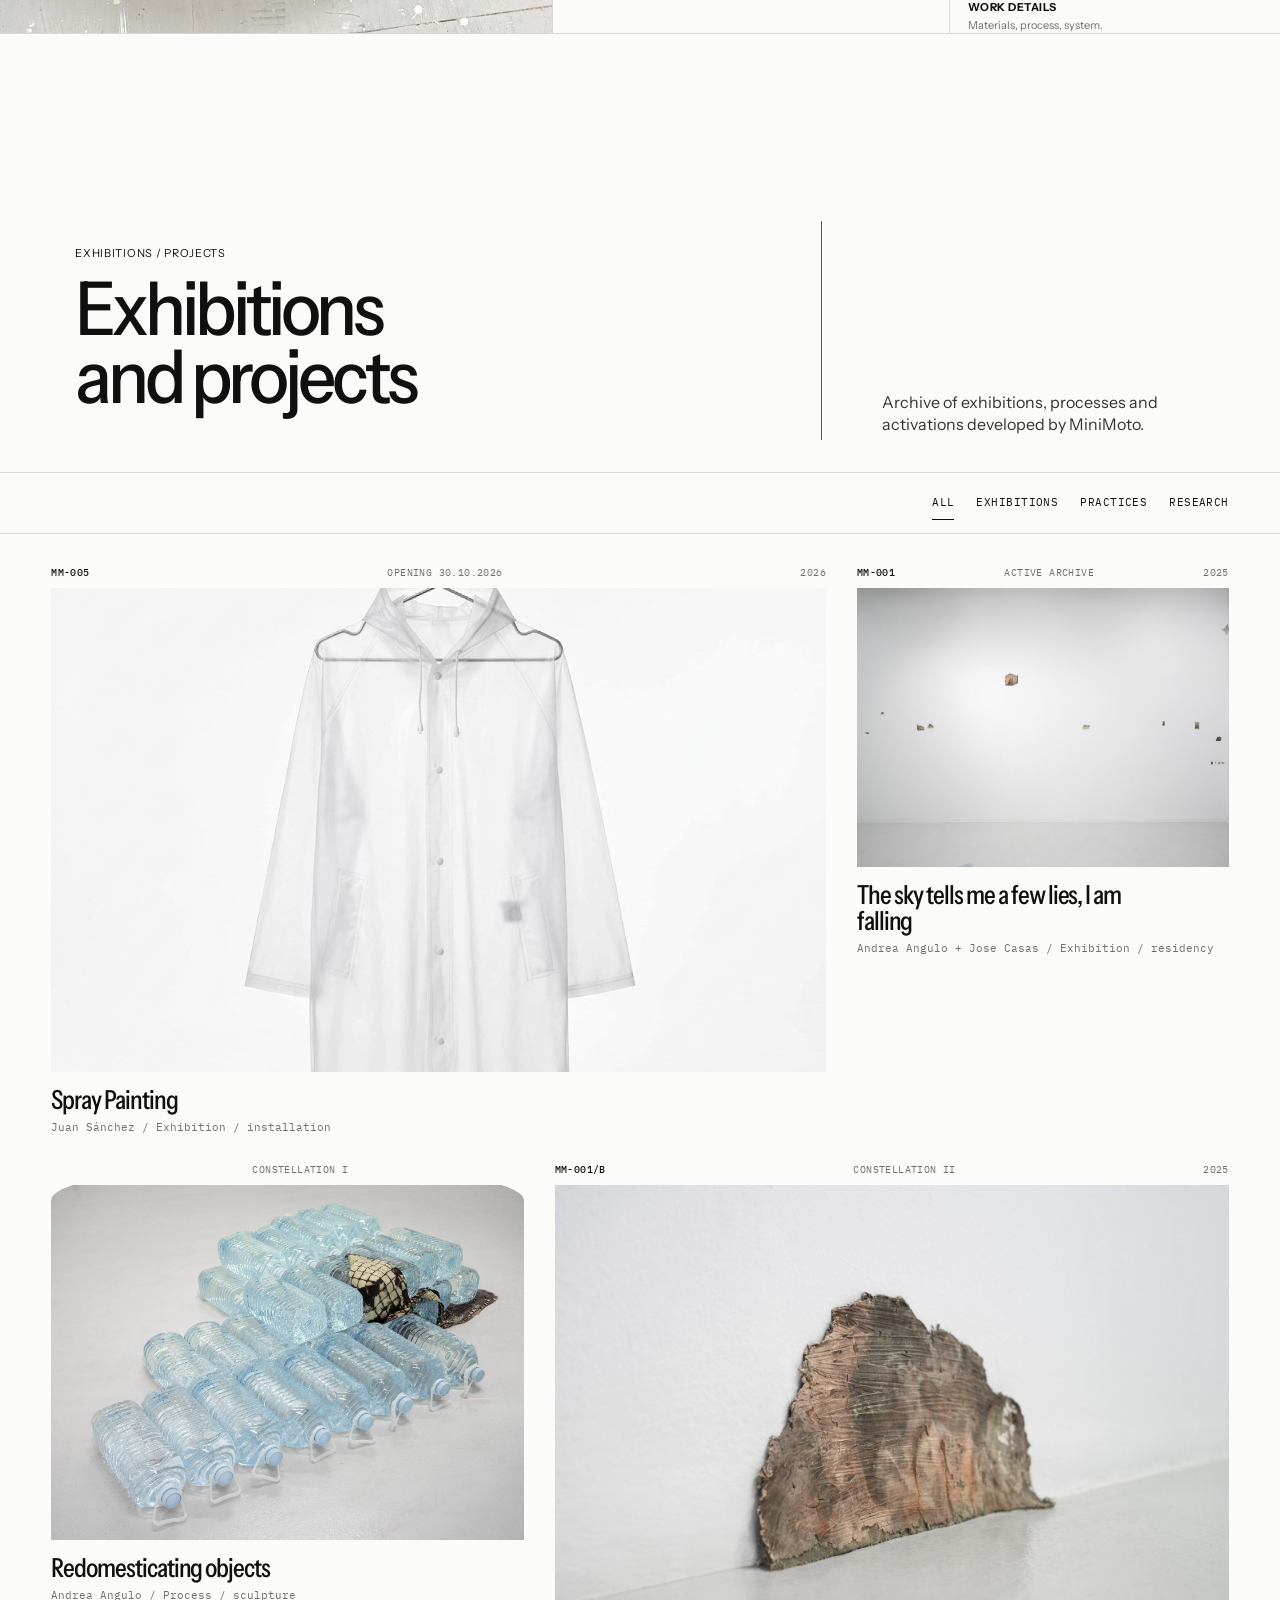
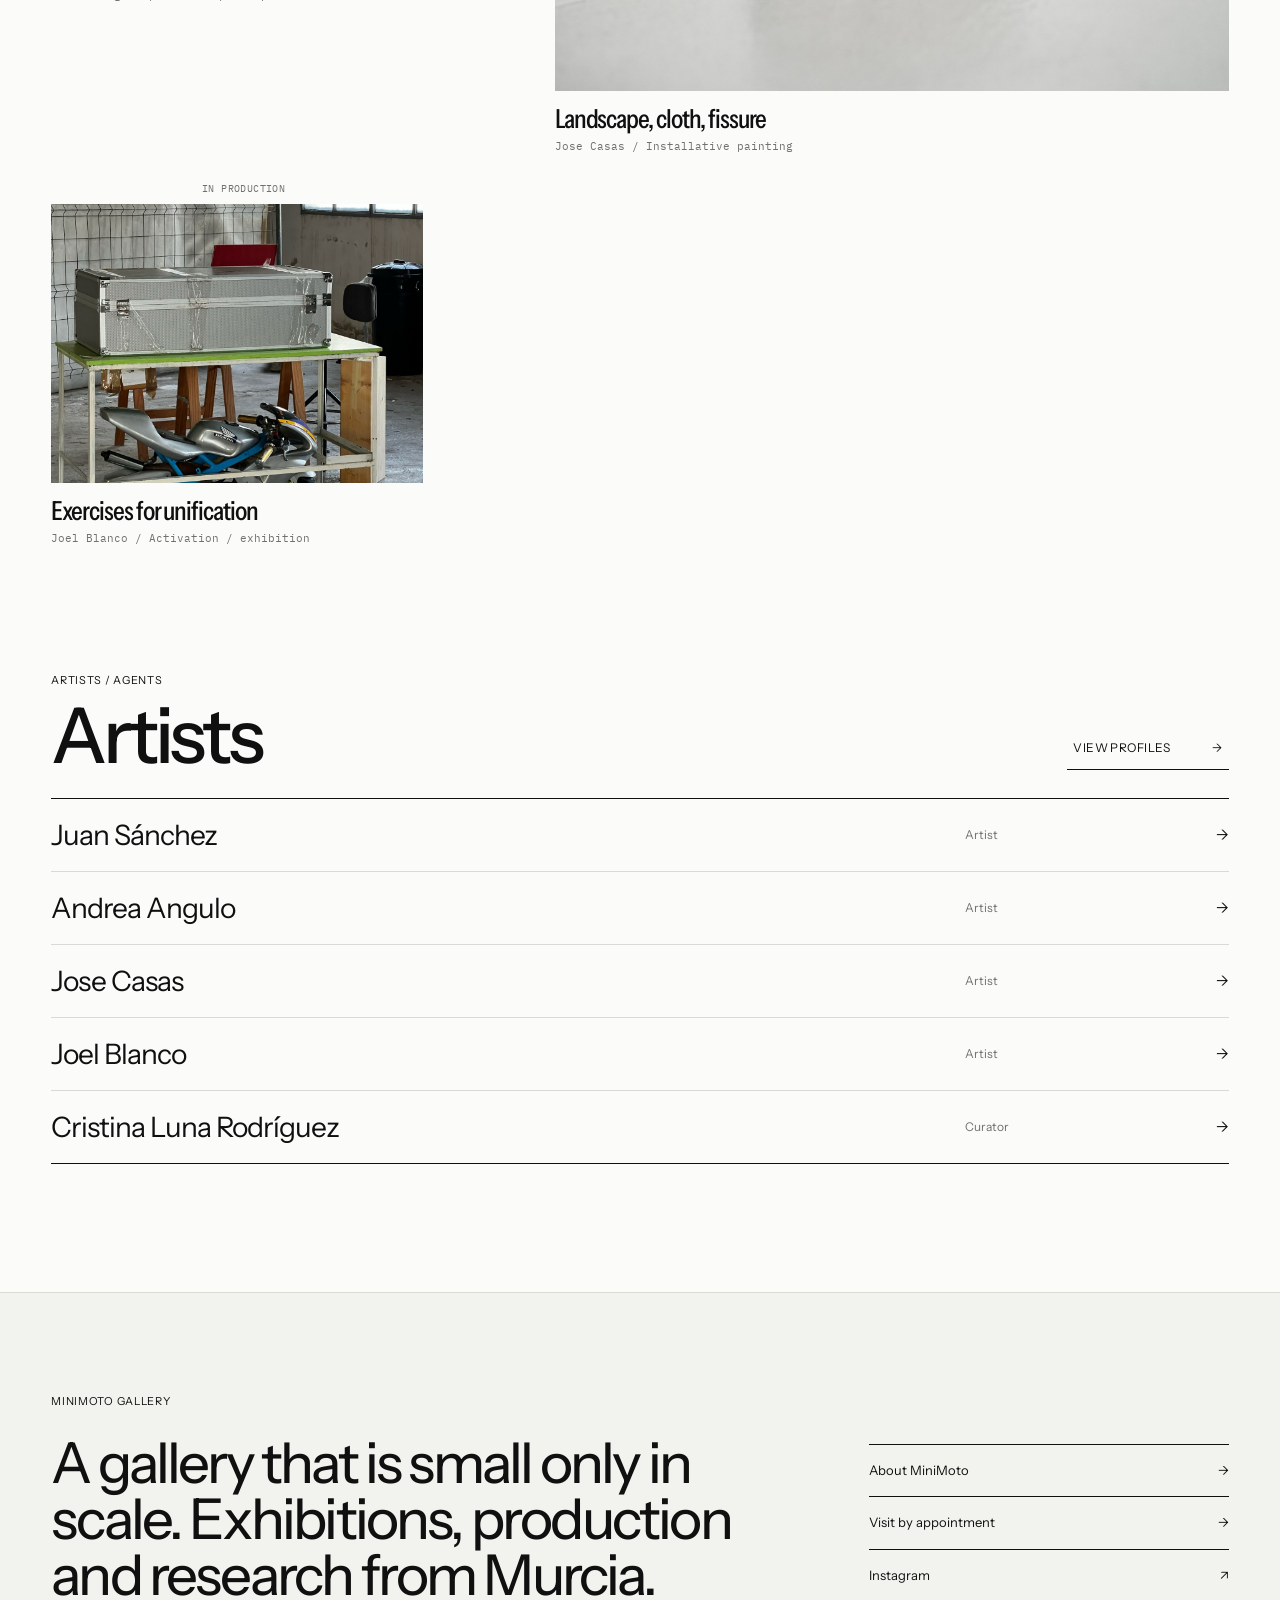
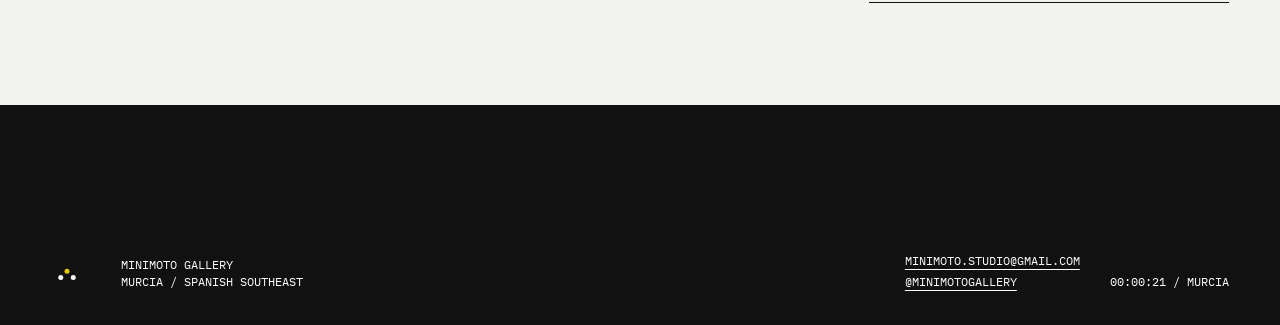
==== commit 1763db1e: "Unify MiniMoto site and animate logo dots" ====
--- a/minimoto-gallery/index-en.html
+++ b/minimoto-gallery/index-en.html
@@ -1,188 +1,172 @@
 <!DOCTYPE html>
-
 <html lang="en">
 <head>
-<meta charset="utf-8"/>
-<meta content="width=device-width, initial-scale=1, viewport-fit=cover" name="viewport"/>
-<meta content="#282828" name="theme-color"/>
-<meta content="MiniMoto Gallery — exhibitions, residencies, activations and projects in the Spanish Southeast." name="description"/>
-<title>MiniMoto Gallery — Contemporary Art · Murcia</title>
-<link href="./assets/favicon.png" rel="icon" type="image/png"/>
-<link href="https://fonts.googleapis.com" rel="preconnect"/>
-<link crossorigin="" href="https://fonts.gstatic.com" rel="preconnect"/>
-<link href="https://fonts.googleapis.com/css2?family=Grenze+Gotisch:wght@500;600&amp;family=IBM+Plex+Mono:wght@400;500&amp;family=Instrument+Sans:wdth,wght@75..100,400..700&amp;display=swap" rel="stylesheet"/>
-<link href="./style.css" rel="stylesheet"/>
-<link href="./professional.css" rel="stylesheet"/>
-<link href="./nav-drift.css" rel="stylesheet"/><link href="./home-editorial.css" rel="stylesheet"/><link href="./current-project-icon.css" rel="stylesheet"/>
-<link href="./brand-2026.css" rel="stylesheet"/>
-<script defer="" src="./app-en.js"></script>
-<script defer="" src="./gallery-professional.js"></script>
-<script defer="" src="./nav-drift.js"></script>
-<link href="./index.html" hreflang="es" rel="alternate"/>
-<link href="./index-en.html" hreflang="en" rel="alternate"/>
-<link href="./index-zh.html" hreflang="zh-CN" rel="alternate"/>
-<link href="./index.html" hreflang="x-default" rel="alternate"/>
+  <meta charset="utf-8">
+  <meta name="viewport" content="width=device-width, initial-scale=1, viewport-fit=cover">
+  <meta name="theme-color" content="#ffffff">
+  <meta name="description" content="MiniMoto Gallery — contemporary art exhibitions and projects in Murcia.">
+  <title>MiniMoto Gallery — Murcia</title>
+  <link rel="icon" href="./assets/favicon.png" type="image/png">
+  <link rel="preconnect" href="https://fonts.googleapis.com">
+  <link rel="preconnect" href="https://fonts.gstatic.com" crossorigin>
+  <link href="https://fonts.googleapis.com/css2?family=Instrument+Sans:wdth,wght@75..100,400..700&display=swap" rel="stylesheet">
+  <link rel="stylesheet" href="./style.css">
+  <link rel="stylesheet" href="./professional.css">
+  <link rel="stylesheet" href="./gallery-2026.css">
+  <link rel="stylesheet" href="./logo-motion.css">
+  <script src="./app-en.js" defer></script>
+  <script src="./gallery-professional.js" defer></script>
+  <script src="./logo-motion.js" defer></script>
+  <link rel="alternate" hreflang="es" href="./index.html">
+  <link rel="alternate" hreflang="en" href="./index-en.html">
+  <link rel="alternate" hreflang="zh-CN" href="./index-zh.html">
 </head>
 <body>
-<a class="skip-link" href="#battle-ground">Skip to the board</a>
-<header class="site-header">
-<a aria-label="MiniMoto Gallery, home" class="brand" href="#top">
-<img alt="" aria-hidden="true" src="./assets/logo-triple-dots.svg"/>
-</a>
-<button aria-controls="primary-nav" aria-expanded="false" class="menu-toggle" type="button">
-      Menu
-    </button>
-<nav aria-label="Main navigation" class="primary-nav" id="primary-nav">
-<a class="drift-link" data-drift-section="now" href="#now"><span>Now</span></a>
-<a class="drift-link" data-drift-section="battle-ground" href="#battle-ground"><span>Projects</span></a>
-<button class="drift-link" data-drift-dialog="artists-dialog" id="artists-open" type="button"><span>Artists</span></button>
-<a class="drift-link" data-drift-section="gallery" href="#gallery"><span>Gallery</span></a>
-<button class="drift-link" data-drift-dialog="index-dialog" id="index-open" type="button"><span>Index</span></button>
-<button id="remix" type="button">Remix</button>
-<a aria-label="Ver la web en español" class="language-link" href="./index.html" lang="es">ES</a>
-<a aria-label="查看中文版网站" href="./index-zh.html" lang="zh-CN">中文</a>
-<a class="drift-link drift-link--transient" href="./quienes-somos-en.html" rel="noopener noreferrer" target="_blank"><span>About ↗</span></a>
-<a href="mailto:minimoto.studio@gmail.com">Contact ↗</a>
-</nav>
-</header>
-<main id="top">
-<section aria-labelledby="current-title" class="current-program" id="now">
-<div class="current-program-rail">
-<p class="section-number">NOW / MM-005</p>
-<p class="current-program-status"><span aria-hidden="true"></span> Opening 30.10.2026</p>
-</div>
-<div class="current-program-main">
-<div class="current-program-copy">
-<div class="current-project-sign"><img src="./assets/logo-triple-dots.svg" alt="" aria-hidden="true"/><p class="current-program-label">Current project</p></div>
-<h1 id="current-title">Spray Painting</h1>
-<p class="current-program-meta">Juan Sánchez · exhibition · curated by Cristina Luna Rodríguez · MiniMoto Gallery / La Central Baja</p>
-</div>
-<div class="current-program-actions">
-<button data-open-project="MM-005" type="button">Open project ↗</button>
-<a href="mailto:minimoto.studio@gmail.com?subject=Dossier%20%E2%80%94%20Spray%20Painting">Request dossier ↗</a>
-<a href="mailto:minimoto.studio@gmail.com?subject=Visit%20MiniMoto%20Gallery">Visit by appointment ↗</a>
-</div>
-</div>
-<details class="current-program-details"><summary>Read about the project</summary><p><em>Spray Painting</em> continues Juan Sánchez’s research from <em>Drip Painting</em>. Tank, pump, pipes, pressure, sprinklers, sensors, architecture and public presence form a hydraulic circuit in which painting moves from surface to system. Opening: 30 October 2026, 20:00. Free entry.</p></details>
-</section>
-<section aria-labelledby="battle-title" class="battle-section">
-<header class="battle-header">
-<div class="battle-title-block">
-<p class="section-number">I / PROJECTS</p>
-<h2 id="battle-title">Projects</h2>
-<p class="battle-subtitle">Exhibitions, processes and activations. Open a card to read each project.</p>
-</div>
-<aside aria-label="About MiniMoto" class="battle-about">
-<p class="section-number">II / ABOUT</p>
-<p>MiniMoto works with artists at different stages of their careers. Each project is organised around the work itself.</p>
-<a href="./quienes-somos-en.html" rel="noopener noreferrer" target="_blank">About the gallery ↗</a>
-</aside>
-<div aria-label="Board tools" class="battle-tools">
-<p><span aria-hidden="true" class="status-dot"></span> board active</p>
-<button id="reset-layout" type="button">Restore order</button>
-</div>
-</header>
-<div aria-label="Filter the project field" class="project-filterbar">
-<p class="section-number">READING / FILTER</p>
-<div aria-label="Project categories" role="group">
-<button aria-pressed="true" class="is-active" data-project-filter="all" type="button">All</button>
-<button aria-pressed="false" data-project-filter="exhibitions" type="button">Exhibitions</button>
-<button aria-pressed="false" data-project-filter="artists" type="button">Practices</button>
-<button aria-pressed="false" data-project-filter="research" type="button">Research</button>
-</div>
-</div>
-<div aria-label="Interactive project board" class="battle-ground" id="battle-ground">
-<div aria-hidden="true" class="board-grid"></div>
-<div aria-hidden="true" class="board-cross cross-a"></div>
-<div aria-hidden="true" class="board-cross cross-b"></div>
-<p class="board-instruction">
-<span>click: enlarge</span>
-<span>handle ⠿: move</span>
-<span>button: remix</span>
-</p>
-<div class="project-layer" id="project-layer" role="list"></div>
-</div>
-</section>
-<section aria-labelledby="gallery-framework-title" class="gallery-framework" id="gallery">
-<header class="gallery-framework-head">
-<p class="section-number">III / GALLERY</p>
-<div>
-<h2 id="gallery-framework-title">How we work</h2>
-<p>Each collaboration is defined by the work, the way it should be presented and the path it may take afterwards.</p>
-</div>
-</header>
-<div class="gallery-framework-grid"><details class="gallery-framework-item"><summary><span class="gallery-framework-number">01</span><h3>Production</h3><span aria-hidden="true" class="gallery-framework-marker">+</span></summary><p>We work on the development of the pieces, the installation and the preparation of the exhibition.</p></details><details class="gallery-framework-item"><summary><span class="gallery-framework-number">02</span><h3>Circulation</h3><span aria-hidden="true" class="gallery-framework-marker">+</span></summary><p>We document projects and seek new presentations for the works beyond the gallery.</p></details><details class="gallery-framework-item"><summary><span class="gallery-framework-number">03</span><h3>Collections and institutions</h3><span aria-hidden="true" class="gallery-framework-marker">+</span></summary><p>We arrange visits, provide information on works and support acquisitions and collaborations.</p></details></div>
-<div class="gallery-framework-actions">
-<button data-open-artists="" type="button">View artists and agents ↗</button>
-<a href="mailto:minimoto.studio@gmail.com?subject=General%20dossier%20%E2%80%94%20MiniMoto%20Gallery">Request general dossier ↗</a>
-<a href="mailto:minimoto.studio@gmail.com?subject=Works%20and%20availability%20%E2%80%94%20MiniMoto%20Gallery">Ask about works and availability ↗</a>
-</div>
-</section>
-</main>
-<footer class="site-footer">
-<img alt="" aria-hidden="true" src="./assets/logo-triple-dots.svg"/>
-<p>MiniMoto Gallery<br/>Spanish Southeast</p>
-<div>
-<a href="https://www.instagram.com/minimotogallery/" rel="noopener noreferrer" target="_blank">Instagram ↗</a>
-<a href="mailto:minimoto.studio@gmail.com">Email ↗</a>
-</div>
-<p class="footer-time" id="local-time">--:--:-- / Murcia</p>
-</footer>
-<dialog aria-labelledby="dialog-title" class="project-dialog" id="project-dialog">
-<button aria-label="Close project" class="dialog-close" type="button">×</button>
-<article class="expanded-project-card" id="dialog-card">
-<header class="expanded-project-head">
-<span class="expanded-project-id" id="dialog-id"></span>
-<span id="dialog-status"></span>
-<span class="expanded-project-year" id="dialog-year"></span>
-</header>
-<div class="expanded-project-visual">
-<figure class="expanded-project-figure">
-<img alt="" id="dialog-image" src=""/>
-<figcaption>
-<span id="image-count">01 / 01</span>
-<span id="image-caption"></span>
-</figcaption>
-</figure>
-<button aria-label="Previous image" class="gallery-arrow gallery-prev" type="button">←</button>
-<button aria-label="Next image" class="gallery-arrow gallery-next" type="button">→</button>
-</div>
-<section class="expanded-project-title">
-<h2 id="dialog-title"></h2>
-<p>
-<span id="dialog-artist"></span>
-<span aria-hidden="true"> / </span>
-<span id="dialog-type"></span>
-</p>
-</section>
-<section class="expanded-project-info">
-<div class="dialog-body" id="dialog-body"></div>
-<div class="expanded-project-aside">
-<div class="dialog-tags" id="dialog-tags"></div>
-<section aria-labelledby="related-title" class="related-projects">
-<h3 id="related-title">Same constellation</h3>
-<div id="related-list"></div>
-</section>
-</div>
-</section>
-<span aria-hidden="true" class="expanded-project-mark" id="dialog-mark"></span>
-</article>
-</dialog>
-<dialog aria-labelledby="index-title" class="index-dialog" id="index-dialog">
-<button aria-label="Close index" class="dialog-close" type="button">×</button>
-<header>
-<p class="section-number">INDEX / MM</p>
-<h2 id="index-title">Operational archive</h2>
-</header>
-<ol id="project-index-list"></ol>
-</dialog>
-<dialog aria-labelledby="artists-title" class="artists-dialog" id="artists-dialog">
-<button aria-label="Close artists" class="dialog-close" type="button">×</button>
-<header>
-<p class="section-number">ORDO / PERSONAE</p>
-<h2 id="artists-title">Artists and agents</h2>
-</header>
-<div id="artists-list"></div>
-</dialog>
+  <a class="skip-link" href="#exhibitions">Skip to content</a>
+  <header class="site-header">
+    <a class="brand" href="#top" aria-label="MiniMoto Gallery, home">
+      <img src="./assets/minimoto-wordmark-2026.png" alt="MiniMoto">
+    </a>
+    <button class="menu-toggle" type="button" aria-expanded="false" aria-controls="primary-nav">Menu</button>
+    <nav id="primary-nav" class="primary-nav" aria-label="Main navigation">
+      <a href="#exhibitions">Exhibitions</a>
+      <button id="artists-open" type="button">Artists</button>
+      <a href="./quienes-somos-en.html">About</a>
+      <a href="https://mail.google.com/mail/u/?authuser=minimoto.studio@gmail.com&view=cm&fs=1&to=minimoto.studio@gmail.com">Contact</a>
+      <button id="index-open" type="button">Archive</button>
+      <a href="./index.html" lang="es">ES</a>
+      <a class="language-link" href="./index-zh.html" lang="zh-CN">中文</a>
+    </nav>
+  </header>
+
+  <main id="top">
+    <section class="hero" id="now" aria-labelledby="hero-title">
+      <div class="hero-copy">
+        <p class="eyebrow">Current exhibition</p>
+        <h1 id="hero-title"><strong>Juan Sánchez</strong><span>Spray Painting</span></h1>
+        <p class="hero-date">30.10.2026 <span>•</span> 20:00</p>
+        <p class="hero-text"><em>Spray Painting</em> continues the research initiated by Juan Sánchez in <em>Drip Painting</em>. Tank, pump, pipes, pressure, sprinklers, sensors, architecture and public presence form a circuit that shifts painting from surface to system.</p>
+        <div class="hero-actions">
+          <button data-open-project="MM-005" type="button">View exhibition <span>→</span></button>
+          <a href="https://mail.google.com/mail/u/?authuser=minimoto.studio@gmail.com&view=cm&fs=1&to=minimoto.studio@gmail.com&su=Dossier%20%E2%80%94%20Spray%20Painting">Request dossier <span>→</span></a>
+        </div>
+      </div>
+      <figure class="hero-visual">
+        <img src="./assets/juan-sanchez-coat.jpg" alt="Transparent hanging garment, process image from Spray Painting." fetchpriority="high">
+      </figure>
+    </section>
+
+    <section class="material-strip" aria-label="Materials and process from Spray Painting">
+      <figure class="material-image material-image--large">
+        <img src="./assets/juan-sanchez-hose.jpg" alt="Coiled pipe used in the Spray Painting process." loading="lazy">
+      </figure>
+      <article class="material-copy">
+        <p class="eyebrow">Current exhibition</p>
+        <h2>Juan Sánchez</h2>
+        <h3>Spray Painting</h3>
+        <p>The tool expands until it becomes infrastructure. Paint circulates, projects and crosses the space before reaching walls and floor.</p>
+        <button data-open-project="MM-005" type="button">View more <span>→</span></button>
+      </article>
+      <figure class="material-image material-image--small">
+        <img src="./assets/juan-sanchez-fittings.jpg" alt="Hydraulic system fittings from Spray Painting." loading="lazy">
+        <figcaption><strong>Work details</strong><span>Materials, process, system.</span></figcaption>
+      </figure>
+    </section>
+
+    <section class="projects-section battle-section" id="exhibitions" aria-labelledby="projects-title">
+      <header class="section-head battle-header">
+        <div class="battle-title-block">
+          <p class="eyebrow">Exhibitions / projects</p>
+          <h2 id="projects-title">Exhibitions and projects</h2>
+        </div>
+        <p class="section-intro">Archive of exhibitions, processes and activations developed by MiniMoto.</p>
+        <div class="battle-tools" aria-hidden="true">
+          <button id="reset-layout" type="button">Restore order</button>
+          <button id="remix" type="button">Reorder board</button>
+        </div>
+      </header>
+      <div class="project-filterbar" aria-label="Filter projects">
+        <div role="group" aria-label="Categories">
+          <button class="is-active" data-project-filter="all" aria-pressed="true" type="button">All</button>
+          <button data-project-filter="exhibitions" aria-pressed="false" type="button">Exhibitions</button>
+          <button data-project-filter="artists" aria-pressed="false" type="button">Practices</button>
+          <button data-project-filter="research" aria-pressed="false" type="button">Research</button>
+        </div>
+      </div>
+      <div id="battle-ground" class="battle-ground" aria-label="Visual project archive">
+        <div class="board-grid" aria-hidden="true"></div>
+        <div class="board-cross cross-a" aria-hidden="true"></div>
+        <div class="board-cross cross-b" aria-hidden="true"></div>
+        <p class="board-instruction" aria-hidden="true"></p>
+        <div id="project-layer" class="project-layer" role="list"></div>
+      </div>
+    </section>
+
+    <section class="artists-home" id="artists" aria-labelledby="artists-home-title">
+      <header>
+        <p class="eyebrow">Artists / agents</p>
+        <h2 id="artists-home-title">Artists</h2>
+        <button data-open-artists type="button">View profiles <span>→</span></button>
+      </header>
+      <div class="artist-lines">
+        <button data-open-artists type="button"><span>Juan Sánchez</span><small>Artist</small><b>→</b></button>
+        <button data-open-artists type="button"><span>Andrea Angulo</span><small>Artist</small><b>→</b></button>
+        <button data-open-artists type="button"><span>Jose Casas</span><small>Artist</small><b>→</b></button>
+        <button data-open-artists type="button"><span>Joel Blanco</span><small>Artist</small><b>→</b></button>
+        <button data-open-artists type="button"><span>Cristina Luna Rodríguez</span><small>Curator</small><b>→</b></button>
+      </div>
+    </section>
+
+    <section class="about-home">
+      <div>
+        <p class="eyebrow">MiniMoto Gallery</p>
+        <p class="about-statement">A gallery that is small only in scale. Exhibitions, production and research from Murcia.</p>
+      </div>
+      <div class="about-links">
+        <a href="./quienes-somos-en.html">About MiniMoto <span>→</span></a>
+        <a href="https://mail.google.com/mail/u/?authuser=minimoto.studio@gmail.com&view=cm&fs=1&to=minimoto.studio@gmail.com&su=Visit%20MiniMoto%20Gallery">Visit by appointment <span>→</span></a>
+        <a href="https://www.instagram.com/minimotogallery/" target="_blank" rel="noopener noreferrer">Instagram <span>↗</span></a>
+      </div>
+    </section>
+  </main>
+
+  <footer class="site-footer">
+    <img src="./assets/logo-triple-dots.svg" alt="" aria-hidden="true">
+    <p>MiniMoto Gallery<br>Murcia / Spanish Southeast</p>
+    <div>
+      <a href="https://mail.google.com/mail/u/?authuser=minimoto.studio@gmail.com&view=cm&fs=1&to=minimoto.studio@gmail.com">minimoto.studio@gmail.com</a>
+      <a href="https://www.instagram.com/minimotogallery/" target="_blank" rel="noopener noreferrer">@minimotogallery</a>
+    </div>
+    <p id="local-time" class="footer-time">--:--:-- / Murcia</p>
+  </footer>
+
+  <dialog id="project-dialog" class="project-dialog" aria-labelledby="dialog-title">
+    <button class="dialog-close" type="button" aria-label="Close project">×</button>
+    <article class="expanded-project-card" id="dialog-card">
+      <header class="expanded-project-head">
+        <span class="expanded-project-id" id="dialog-id"></span><span id="dialog-status"></span><span class="expanded-project-year" id="dialog-year"></span>
+      </header>
+      <div class="expanded-project-visual">
+        <figure class="expanded-project-figure"><img id="dialog-image" src="" alt=""><figcaption><span id="image-count">01 / 01</span><span id="image-caption"></span></figcaption></figure>
+        <button class="gallery-arrow gallery-prev" type="button" aria-label="Previous image">←</button>
+        <button class="gallery-arrow gallery-next" type="button" aria-label="Next image">→</button>
+      </div>
+      <section class="expanded-project-title"><h2 id="dialog-title"></h2><p><span id="dialog-artist"></span><span aria-hidden="true"> / </span><span id="dialog-type"></span></p></section>
+      <section class="expanded-project-info"><div id="dialog-body" class="dialog-body"></div><div class="expanded-project-aside"><div id="dialog-tags" class="dialog-tags"></div><section class="related-projects" aria-labelledby="related-title"><h3 id="related-title">Same constellation</h3><div id="related-list"></div></section></div></section>
+      <span class="expanded-project-mark" id="dialog-mark" aria-hidden="true"></span>
+    </article>
+  </dialog>
+
+  <dialog id="index-dialog" class="index-dialog" aria-labelledby="index-title">
+    <button class="dialog-close" type="button" aria-label="Close archive">×</button>
+    <header><p class="eyebrow">Index / MM</p><h2 id="index-title">Archive</h2></header>
+    <ol id="project-index-list"></ol>
+  </dialog>
+
+  <dialog id="artists-dialog" class="artists-dialog" aria-labelledby="artists-title">
+    <button class="dialog-close" type="button" aria-label="Close artists">×</button>
+    <header><p class="eyebrow">Artists / agents</p><h2 id="artists-title">Artists and agents</h2></header>
+    <div id="artists-list"></div>
+  </dialog>
 </body>
 </html>
--- a/minimoto-gallery/gallery-2026.css
+++ b/minimoto-gallery/gallery-2026.css
@@ -0,0 +1,247 @@
+/* MiniMoto Gallery — editorial redesign 2026 */
+
+:root{
+  --ink:#101010;
+  --muted:#707070;
+  --line:#d9d9d6;
+  --paper:#fbfbfa;
+  --white:#fff;
+  --font-sans:"Instrument Sans","Helvetica Neue",Arial,sans-serif;
+  --header-h:72px;
+  --page-pad:clamp(22px,4vw,74px);
+  --max:1800px;
+}
+
+html{background:var(--paper);scroll-behavior:smooth}
+body{margin:0;background:var(--paper);color:var(--ink);font-family:var(--font-sans);font-size:15px;line-height:1.35;overflow-x:hidden}
+button,a{font:inherit;color:inherit}
+button{border:0;border-radius:0;background:none}
+a{text-decoration:none}
+img{display:block;width:100%;height:auto}
+::selection{background:#111;color:#fff}
+
+.skip-link{position:fixed;left:12px;top:12px;z-index:9999;padding:8px 10px;background:#111;color:#fff;transform:translateY(-200%)}
+.skip-link:focus{transform:none}
+
+.site-header{
+  position:sticky;top:0;z-index:1000;
+  min-height:var(--header-h);
+  display:grid;grid-template-columns:minmax(220px,1fr) auto;align-items:center;gap:32px;
+  padding:0 var(--page-pad);border-bottom:1px solid var(--line);
+  background:rgba(251,251,250,.96);backdrop-filter:blur(12px)
+}
+.brand{width:min(360px,33vw);display:block}
+.brand img{width:100%;height:auto;max-height:36px;object-fit:contain;object-position:left center}
+.primary-nav{display:flex;align-items:center;justify-content:flex-end;gap:28px;font-size:13px;line-height:1}
+.primary-nav a,.primary-nav button{padding:10px 0;cursor:pointer;white-space:nowrap;border-bottom:1px solid transparent}
+.primary-nav a:hover,.primary-nav button:hover{border-bottom-color:var(--ink)}
+.primary-nav .language-link{
+  min-width:auto!important;
+  background:transparent!important;
+  color:var(--ink)!important;
+  border-color:transparent!important;
+  font-weight:400!important;
+}
+.primary-nav .language-link:hover,.primary-nav .language-link:focus-visible{
+  background:transparent!important;
+  color:var(--ink)!important;
+  border-bottom-color:var(--ink)!important;
+}
+.menu-toggle{display:none;cursor:pointer}
+
+main{max-width:var(--max);margin:0 auto;background:var(--paper)}
+.eyebrow{margin:0;font-size:11px;line-height:1.1;text-transform:uppercase;letter-spacing:.065em}
+
+.hero{
+  min-height:calc(100svh - var(--header-h));
+  display:grid;grid-template-columns:minmax(0,.9fr) minmax(460px,1.1fr);
+  border-bottom:1px solid var(--line)
+}
+.hero-copy{display:flex;flex-direction:column;justify-content:center;padding:clamp(70px,8vw,150px) var(--page-pad)}
+.hero-copy .eyebrow{margin-bottom:28px}
+.hero h1{margin:0;max-width:760px;font-weight:400;line-height:.91;letter-spacing:-.055em}
+.hero h1 strong,.hero h1 span{display:block}
+.hero h1 strong{font-size:clamp(58px,7.2vw,132px);font-weight:650}
+.hero h1 span{margin-top:10px;font-size:clamp(46px,5.9vw,106px);font-weight:420}
+.hero-date{margin:30px 0 0;font-size:clamp(18px,1.45vw,25px);letter-spacing:-.02em}
+.hero-date span{padding:0 .4em}
+.hero-text{max-width:590px;margin:34px 0 0;font-size:clamp(16px,1.22vw,21px);line-height:1.35;letter-spacing:-.012em}
+.hero-actions{display:flex;gap:30px;align-items:center;margin-top:38px}
+.hero-actions button,.hero-actions a,.material-copy button,.artists-home header button{
+  display:inline-flex;align-items:center;gap:42px;min-height:42px;
+  border-bottom:1px solid var(--ink);cursor:pointer;font-size:12px;text-transform:uppercase;letter-spacing:.04em
+}
+.hero-actions button:hover,.hero-actions a:hover,.material-copy button:hover,.artists-home header button:hover{opacity:.52}
+.hero-visual{min-width:0;margin:0;overflow:hidden;background:#f3f3f2}
+.hero-visual img{height:100%;min-height:760px;object-fit:cover;object-position:center center;mix-blend-mode:multiply}
+
+.material-strip{
+  display:grid;grid-template-columns:minmax(0,1.25fr) minmax(310px,.9fr) minmax(260px,.75fr);
+  gap:0;border-bottom:1px solid var(--line)
+}
+.material-strip>*{min-width:0}
+.material-image{margin:0;overflow:hidden;background:#ececea}
+.material-image img{height:100%;object-fit:cover}
+.material-image--large{min-height:520px}
+.material-image--small{display:flex;flex-direction:column;border-left:1px solid var(--line)}
+.material-image--small img{min-height:390px;flex:1}
+.material-image figcaption{display:flex;flex-direction:column;gap:3px;padding:16px 0 0 18px;background:var(--paper);font-size:11px;text-transform:uppercase;letter-spacing:.045em}
+.material-image figcaption span{color:var(--muted);text-transform:none;letter-spacing:0}
+.material-copy{display:flex;flex-direction:column;justify-content:center;padding:clamp(34px,5vw,82px);border-left:1px solid var(--line)}
+.material-copy h2{margin:26px 0 0;font-size:clamp(34px,3.4vw,62px);font-weight:650;line-height:.95;letter-spacing:-.045em}
+.material-copy h3{margin:7px 0 0;font-size:clamp(28px,2.8vw,50px);font-weight:400;line-height:.98;letter-spacing:-.045em}
+.material-copy p{max-width:39ch;margin:38px 0 28px;font-size:16px;line-height:1.35}
+
+.projects-section{background:var(--paper)!important;color:var(--ink)!important;border:0!important}
+.section-head{
+  display:grid!important;grid-template-columns:minmax(0,1fr) minmax(300px,.45fr)!important;align-items:end!important;gap:60px!important;
+  min-height:0!important;padding:clamp(80px,9vw,150px) var(--page-pad) 32px!important;border:0!important;border-bottom:1px solid var(--line)!important
+}
+.section-head h2{margin:16px 0 0!important;font-size:clamp(46px,5.8vw,96px)!important;font-weight:500!important;line-height:.92!important;letter-spacing:-.055em!important}
+.section-intro{max-width:42ch;margin:0 0 4px;font-size:16px;color:#333}
+.battle-tools{display:none!important}
+
+.project-filterbar{
+  display:flex!important;justify-content:flex-end!important;padding:13px var(--page-pad)!important;
+  border:0!important;border-bottom:1px solid var(--line)!important;background:var(--paper)!important;color:var(--ink)!important
+}
+.project-filterbar>p{display:none!important}
+.project-filterbar>div{display:flex;gap:22px}
+.project-filterbar button{padding:4px 0!important;border:0!important;border-bottom:1px solid transparent!important;background:none!important;color:var(--ink)!important;font-size:11px!important;text-transform:uppercase!important;letter-spacing:.04em!important;cursor:pointer}
+.project-filterbar button:hover,.project-filterbar button.is-active{border-bottom-color:var(--ink)!important}
+
+.battle-ground{height:auto!important;min-height:0!important;overflow:visible!important;padding:34px var(--page-pad) clamp(90px,10vw,170px)!important;background:var(--paper)!important}
+.board-grid,.board-cross,.board-instruction{display:none!important}
+.project-layer{position:relative!important;inset:auto!important;display:grid!important;grid-template-columns:repeat(12,minmax(0,1fr))!important;gap:clamp(22px,2.4vw,40px)!important}
+.project-card{
+  position:relative!important;left:auto!important;top:auto!important;width:auto!important;max-width:none!important;
+  grid-column:span 4!important;transform:none!important;filter:none!important;will-change:auto!important
+}
+.project-card:first-child{grid-column:span 8!important}
+.project-card:nth-child(4n+3){grid-column:span 5!important}
+.project-card:nth-child(4n+4){grid-column:span 7!important}
+.project-card.is-filtered-out{display:none!important}
+.project-surface{height:100%!important;overflow:hidden!important;border:0!important;background:transparent!important;box-shadow:none!important}
+.project-open{display:block!important;width:100%!important;padding:0!important;text-align:left!important;background:transparent!important;color:var(--ink)!important;cursor:pointer!important}
+.project-head{display:flex!important;justify-content:space-between!important;gap:15px!important;min-height:0!important;padding:0 0 10px!important;border:0!important;background:transparent!important;color:var(--muted)!important;font-size:10px!important;text-transform:uppercase!important;letter-spacing:.04em!important}
+.project-index{color:var(--ink)!important}
+.project-image{display:block!important;width:100%!important;aspect-ratio:4/3!important;overflow:hidden!important;background:#eee!important;clip-path:none!important}
+.project-card:first-child .project-image{aspect-ratio:16/10!important}
+.project-image::before,.project-image::after{display:none!important}
+.project-image img{width:100%!important;height:100%!important;object-fit:cover!important;filter:none!important;transition:transform .5s cubic-bezier(.2,.8,.2,1)!important}
+.project-card:hover .project-image img{transform:scale(1.018)!important}
+.project-copy{display:block!important;min-height:0!important;padding:15px 0 0!important;border:0!important;background:transparent!important;color:var(--ink)!important}
+.project-copy h3{max-width:22ch!important;margin:0!important;font-size:clamp(23px,2.05vw,36px)!important;font-weight:520!important;line-height:1!important;letter-spacing:-.04em!important;text-transform:none!important}
+.project-copy p{margin:7px 0 0!important;font-size:11px!important;color:var(--muted)!important;text-transform:none!important;letter-spacing:0!important}
+.drag-handle,.project-mark{display:none!important}
+
+.artists-home{padding:0 var(--page-pad) clamp(90px,10vw,160px)}
+.artists-home header{display:grid;grid-template-columns:1fr auto;align-items:end;padding:0 0 28px;border-bottom:1px solid var(--ink)}
+.artists-home header .eyebrow{grid-column:1/-1;margin-bottom:15px}
+.artists-home h2{margin:0;font-size:clamp(50px,6vw,102px);font-weight:500;line-height:.9;letter-spacing:-.055em}
+.artist-lines{border-bottom:1px solid var(--ink)}
+.artist-lines button{width:100%;display:grid;grid-template-columns:1fr 220px 24px;align-items:center;gap:20px;padding:17px 0;border-top:1px solid var(--line);text-align:left;cursor:pointer}
+.artist-lines button:first-child{border-top:0}
+.artist-lines span{font-size:clamp(23px,2.2vw,38px);letter-spacing:-.035em}
+.artist-lines small{font-size:12px;color:var(--muted)}
+.artist-lines b{font-weight:400;text-align:right;transition:transform .2s ease}
+.artist-lines button:hover b{transform:translateX(5px)}
+
+.about-home{display:grid;grid-template-columns:1.35fr .65fr;gap:70px;padding:clamp(72px,8vw,135px) var(--page-pad);border-top:1px solid var(--line);background:#f2f2ef}
+.about-statement{max-width:900px;margin:28px 0 0;font-size:clamp(34px,4.4vw,76px);font-weight:450;line-height:.99;letter-spacing:-.05em}
+.about-links{display:flex;flex-direction:column;justify-content:flex-end}
+.about-links a{display:flex;justify-content:space-between;gap:30px;padding:17px 0;border-bottom:1px solid var(--ink);font-size:13px}
+.about-links a:first-child{border-top:1px solid var(--ink)}
+.about-links a:hover{opacity:.55}
+
+.site-footer{
+  max-width:var(--max);margin:0 auto;display:grid!important;grid-template-columns:40px 1fr auto auto!important;align-items:end!important;gap:30px!important;
+  padding:34px var(--page-pad)!important;border:0!important;background:#111!important;color:#fff!important;font-size:12px!important
+}
+.site-footer img{width:32px!important;filter:invert(1)}
+.site-footer p{margin:0}
+.site-footer div{display:flex;flex-direction:column;gap:4px}
+.footer-time{text-align:right}
+
+dialog{background:var(--paper)!important;color:var(--ink)!important;border:1px solid var(--ink)!important}
+dialog::backdrop{background:rgba(0,0,0,.76)!important}
+.dialog-close{background:#111!important;color:#fff!important;border:0!important}
+.expanded-project-card{background:var(--paper)!important;color:var(--ink)!important}
+.expanded-project-title h2,.index-dialog h2,.artists-dialog h2{font-family:var(--font-sans)!important;font-style:normal!important;font-weight:520!important;letter-spacing:-.045em!important;text-transform:none!important}
+.expanded-project-mark{background:#111!important}
+.index-dialog,.artists-dialog{max-width:min(1100px,92vw)!important}
+.artist-entry h3{font-family:var(--font-sans)!important;font-style:normal!important}
+:focus-visible{outline:2px solid #111!important;outline-offset:4px!important}
+
+@media(max-width:1050px){
+  .site-header{grid-template-columns:1fr auto}
+  .menu-toggle{display:flex!important;align-items:center;justify-content:center;min-width:74px;height:38px;border:1px solid var(--ink)!important;font-size:11px;text-transform:uppercase}
+  .primary-nav{
+    position:fixed;top:var(--header-h);left:0;right:0;display:none;flex-direction:column;align-items:stretch;gap:0;
+    padding:15px var(--page-pad) 24px;border-bottom:1px solid var(--ink);background:var(--paper)
+  }
+  .primary-nav.is-open{display:flex}
+  .primary-nav a,.primary-nav button{padding:13px 0;text-align:left;border-bottom:1px solid var(--line)}
+  .hero{grid-template-columns:1fr;min-height:0}
+  .hero-copy{padding-top:80px;padding-bottom:65px}
+  .hero-visual{order:-1;height:58svh}
+  .hero-visual img{min-height:0;height:100%}
+  .material-strip{grid-template-columns:1fr 1fr}
+  .material-image--large{min-height:430px}
+  .material-copy{border-left:1px solid var(--line)}
+  .material-image--small{grid-column:1/-1;display:grid;grid-template-columns:1fr 1fr;border-left:0;border-top:1px solid var(--line)}
+  .material-image--small img{min-height:360px}
+  .material-image figcaption{justify-content:end;padding:30px}
+  .section-head{grid-template-columns:1fr!important}
+  .section-intro{max-width:650px}
+  .project-layer{grid-template-columns:repeat(2,minmax(0,1fr))!important}
+  .project-card,.project-card:first-child,.project-card:nth-child(4n+3),.project-card:nth-child(4n+4){grid-column:auto!important}
+  .about-home{grid-template-columns:1fr}
+}
+
+@media(max-width:650px){
+  :root{--header-h:60px;--page-pad:15px}
+  .site-header{padding:0 var(--page-pad)!important;grid-template-columns:minmax(0,1fr) auto!important}
+  .brand{width:min(238px,62vw)}
+  .site-header .menu-toggle{
+    display:flex!important;
+    position:static!important;
+    width:auto!important;
+    min-width:66px!important;
+    height:36px!important;
+    padding:0 10px!important;
+    background:transparent!important;
+    color:var(--ink)!important;
+    border:1px solid var(--ink)!important;
+  }
+  .hero-copy{padding-top:56px;padding-bottom:52px;min-width:0}
+  .hero h1{max-width:100%;overflow-wrap:normal}
+  .hero h1 strong{max-width:100%;font-size:clamp(44px,13.5vw,64px);line-height:.93;white-space:normal}
+  .hero h1 span{max-width:100%;font-size:clamp(39px,12.3vw,58px);white-space:normal}
+  .hero-text{font-size:16px}
+  .hero-actions{align-items:flex-start;flex-direction:column;gap:12px}
+  .hero-actions button,.hero-actions a{width:100%;justify-content:space-between}
+  .hero-visual{height:52svh}
+  .material-strip{grid-template-columns:1fr}
+  .material-image--large{min-height:390px}
+  .material-copy{border-left:0;border-top:1px solid var(--line);padding:46px var(--page-pad)}
+  .material-image--small{grid-column:auto;display:block}
+  .material-image--small img{min-height:350px}
+  .material-image figcaption{padding:15px 0}
+  .section-head{padding-top:72px!important;gap:24px!important}
+  .project-filterbar{justify-content:flex-start!important;overflow:auto}
+  .project-filterbar>div{gap:16px;white-space:nowrap}
+  .battle-ground{padding-top:24px!important}
+  .project-layer{grid-template-columns:1fr!important;gap:48px!important}
+  .project-head{font-size:9px!important}
+  .project-copy h3{font-size:34px!important}
+  .artists-home header{grid-template-columns:1fr}
+  .artists-home header button{margin-top:22px;width:max-content}
+  .artist-lines button{grid-template-columns:1fr auto}
+  .artist-lines small{display:none}
+  .artist-lines span{font-size:28px}
+  .about-home{gap:48px}
+  .about-statement{font-size:42px}
+  .site-footer{grid-template-columns:30px 1fr!important;gap:24px!important}
+  .site-footer div,.footer-time{grid-column:2;text-align:left}
+}
--- a/minimoto-gallery/logo-motion.css
+++ b/minimoto-gallery/logo-motion.css
@@ -0,0 +1,71 @@
+:root { --minimoto-blue: #243cff; }
+
+.brand.logo-motion,
+.about-brand.logo-motion {
+  position: relative;
+  display: inline-block;
+  overflow: visible;
+}
+
+.logo-motion > img {
+  position: relative;
+  z-index: 1;
+  transform: none !important;
+}
+
+.logo-motion-mask {
+  position: absolute;
+  z-index: 2;
+  top: -2px;
+  right: -2px;
+  width: 13.7%;
+  height: calc(100% + 4px);
+  background: var(--paper, #fbfbfa);
+  pointer-events: none;
+}
+
+.logo-motion-dots {
+  position: absolute;
+  z-index: 3;
+  top: 0;
+  right: 0;
+  width: 12.8%;
+  height: 100%;
+  pointer-events: none;
+  transform-origin: 50% 50%;
+  color: currentColor;
+}
+
+.logo-motion-dots i {
+  position: absolute;
+  width: clamp(5px, 1.15vw, 10px);
+  aspect-ratio: 1;
+  border-radius: 50%;
+  background: #1c1c1c;
+  transition: background-color .18s ease, transform .18s ease;
+}
+
+.logo-motion-dots i:nth-child(1) { left: 4%; top: 7%; }
+.logo-motion-dots i:nth-child(2) { right: 3%; top: 7%; }
+.logo-motion-dots i:nth-child(3) { left: 50%; bottom: 4%; transform: translateX(-50%); }
+
+.logo-motion.is-logo-near .logo-motion-dots {
+  animation: minimoto-dots-orbit .9s cubic-bezier(.3,.75,.2,1) infinite;
+}
+
+.logo-motion.is-logo-near .logo-motion-dots i {
+  background: var(--minimoto-blue);
+}
+
+@keyframes minimoto-dots-orbit {
+  from { transform: rotate(0deg); }
+  to { transform: rotate(360deg); }
+}
+
+@media (prefers-reduced-motion: reduce) {
+  .logo-motion.is-logo-near .logo-motion-dots { animation: none; }
+}
+
+@media (max-width: 650px) {
+  .logo-motion-dots i { width: 6px; }
+}
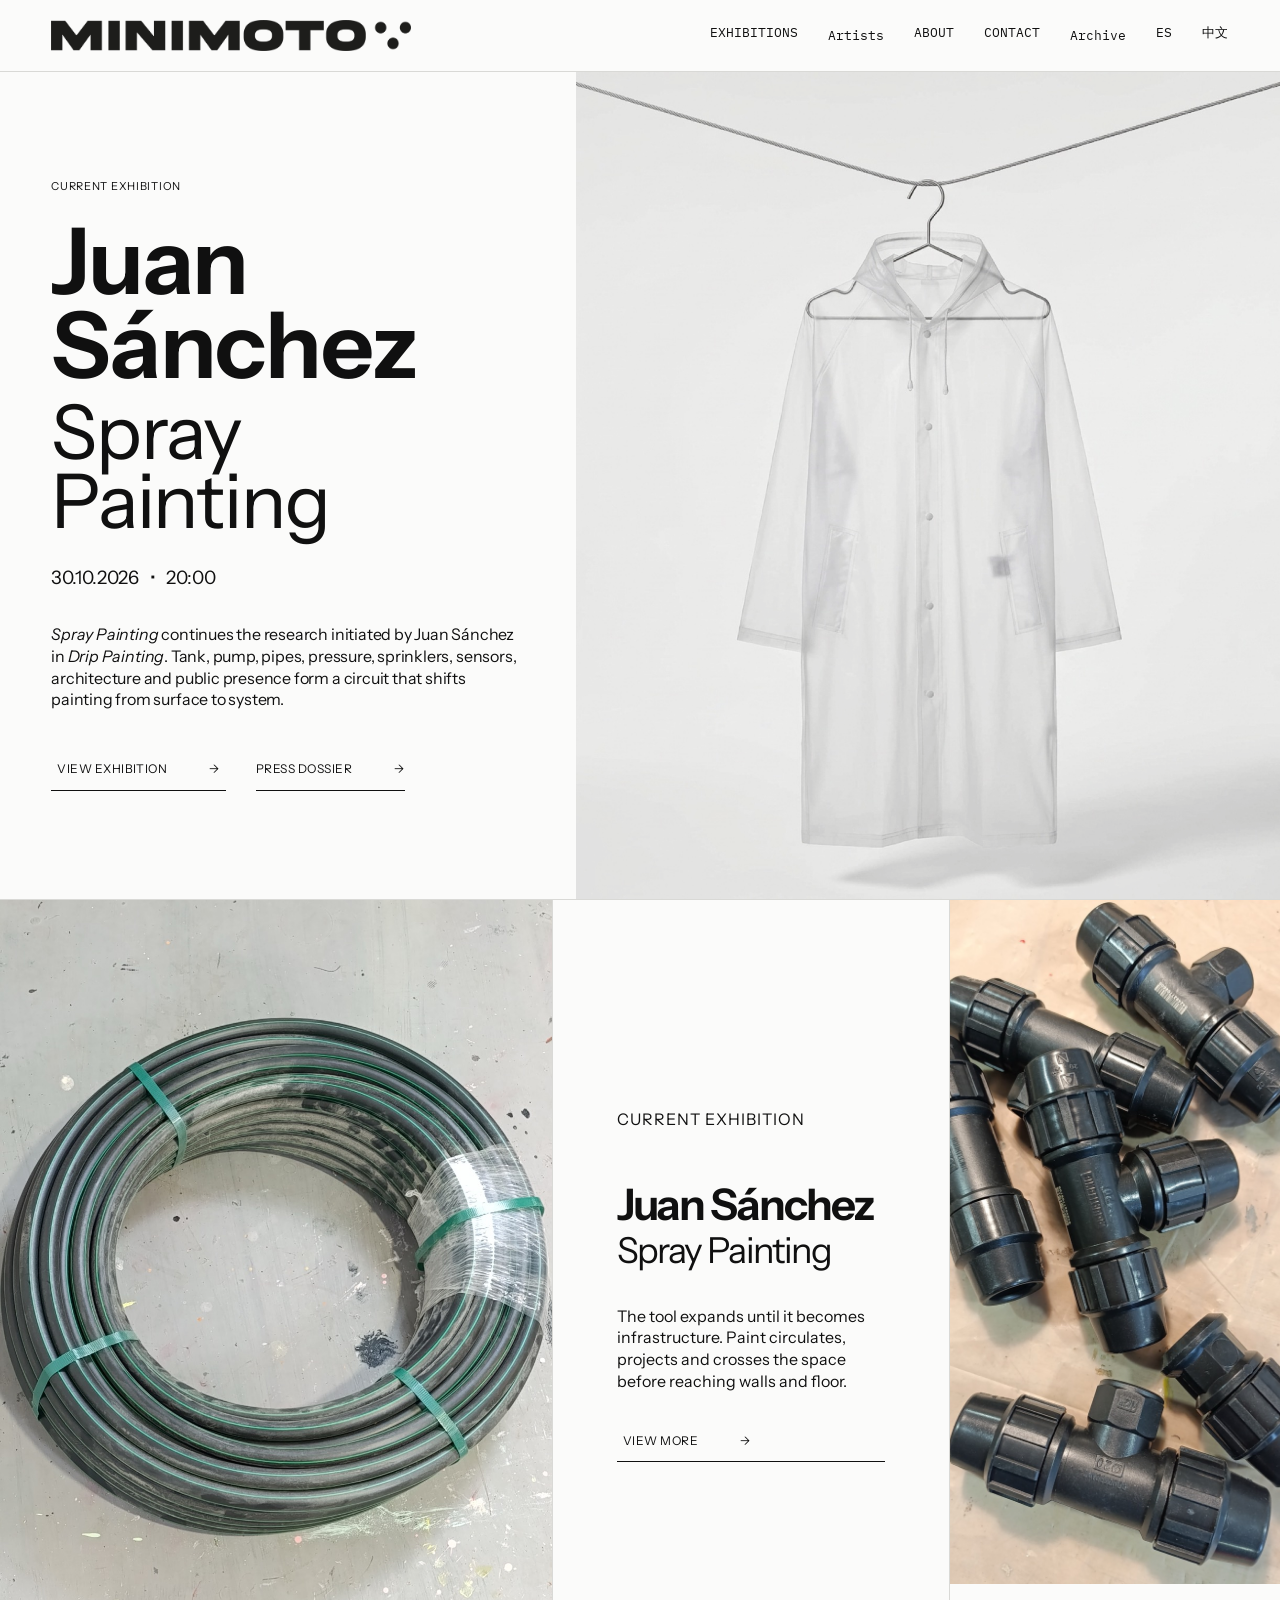
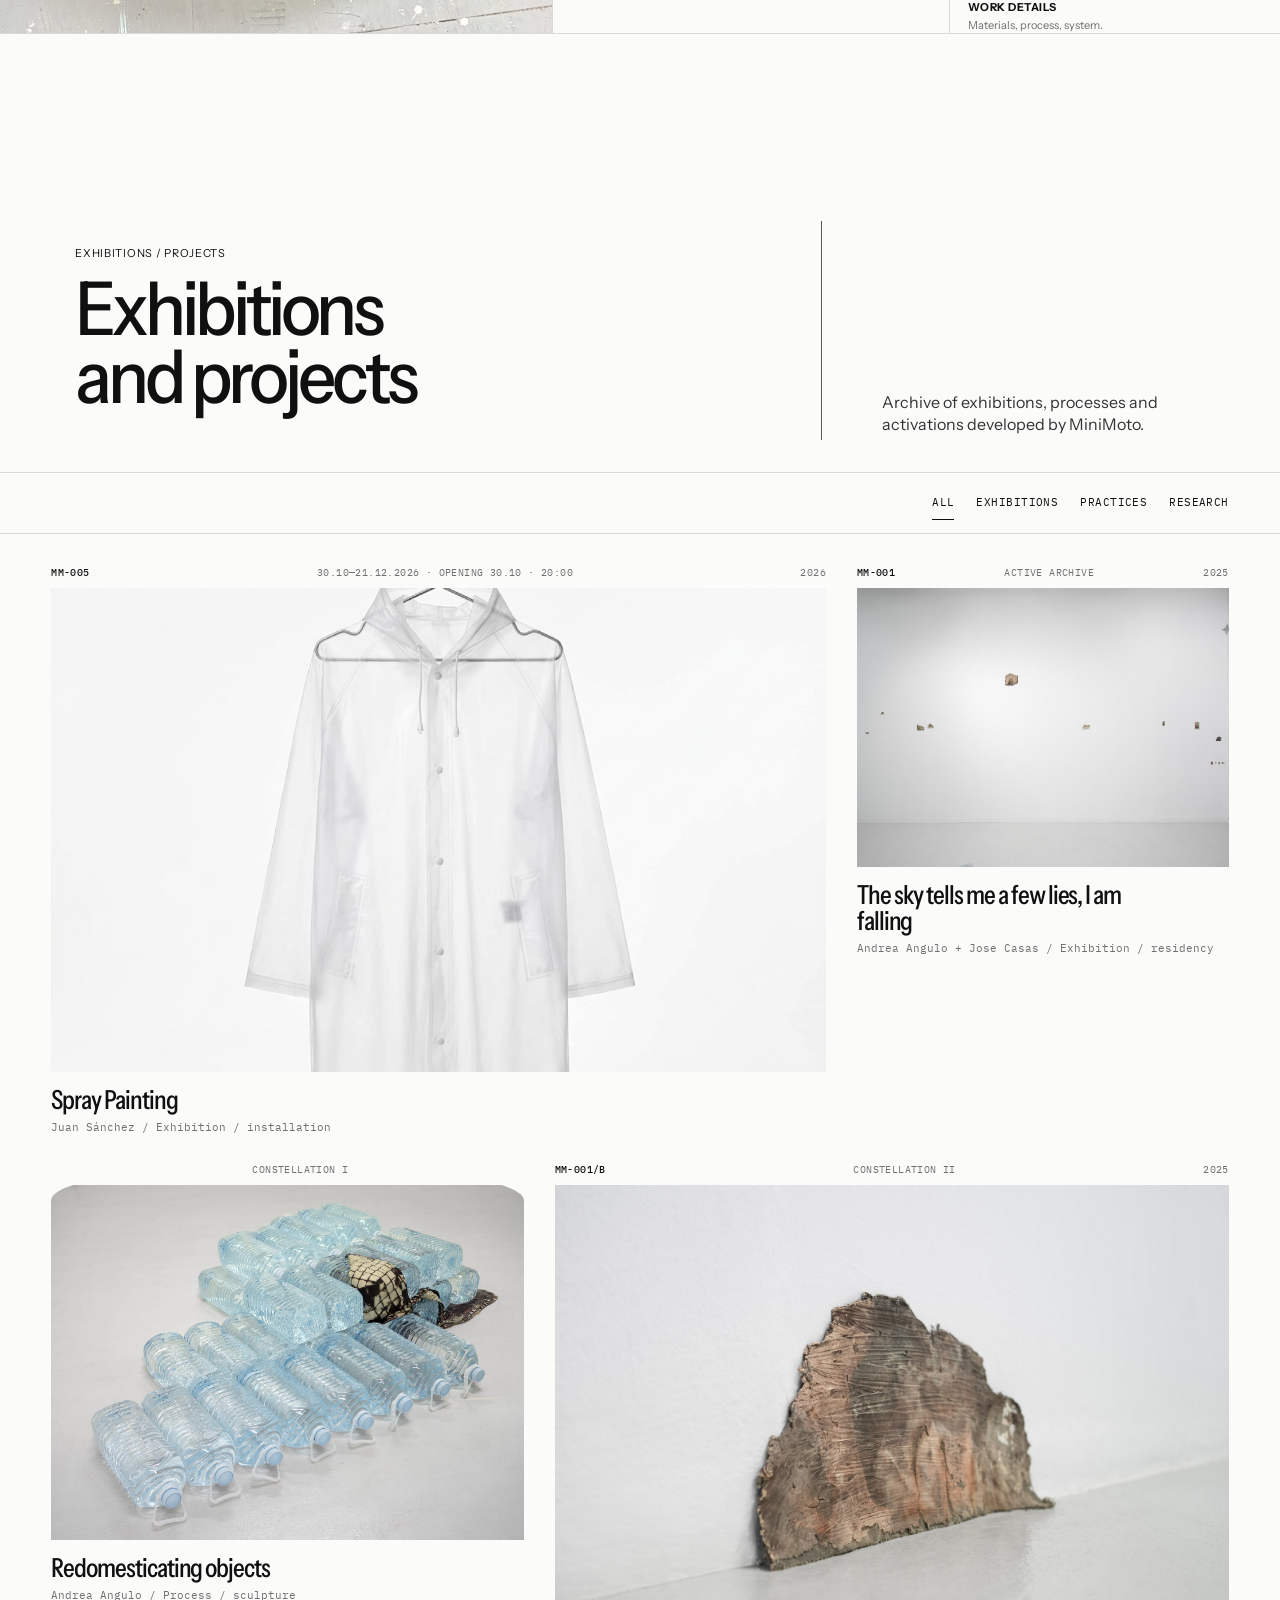
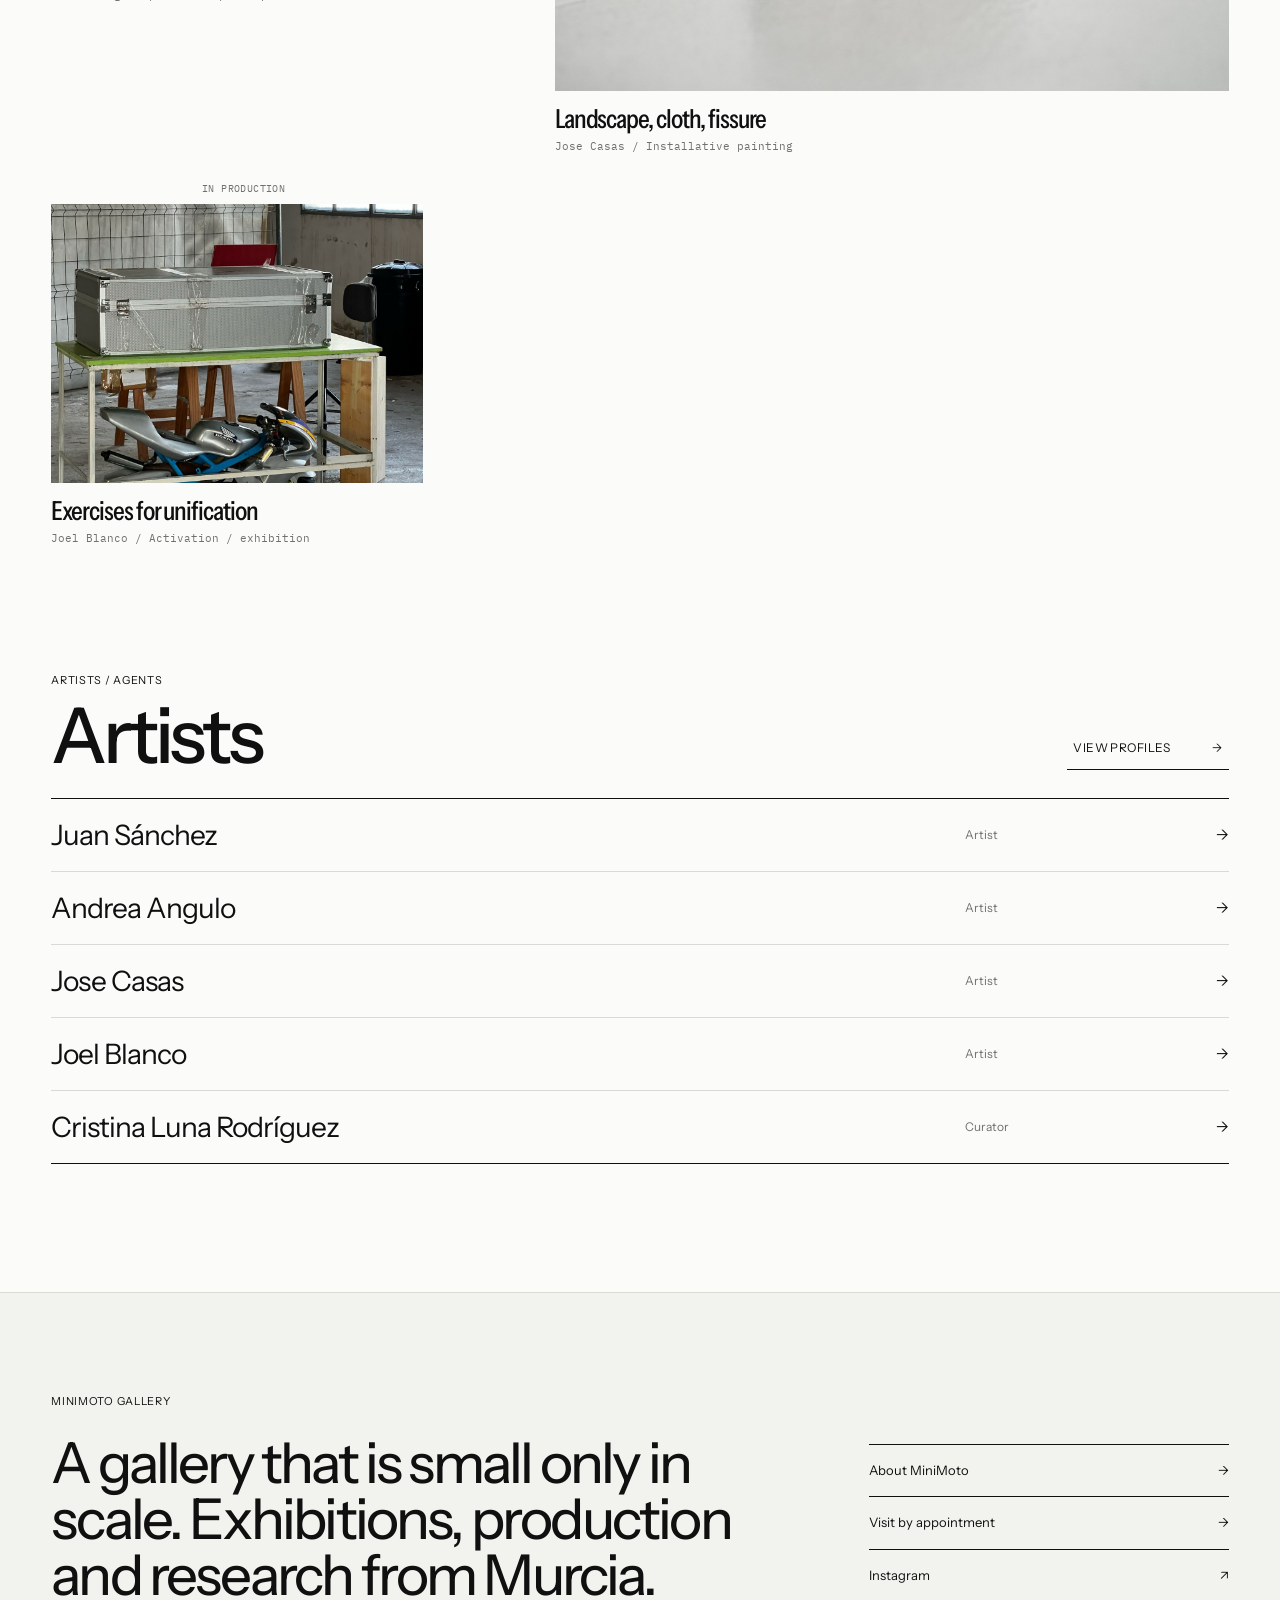
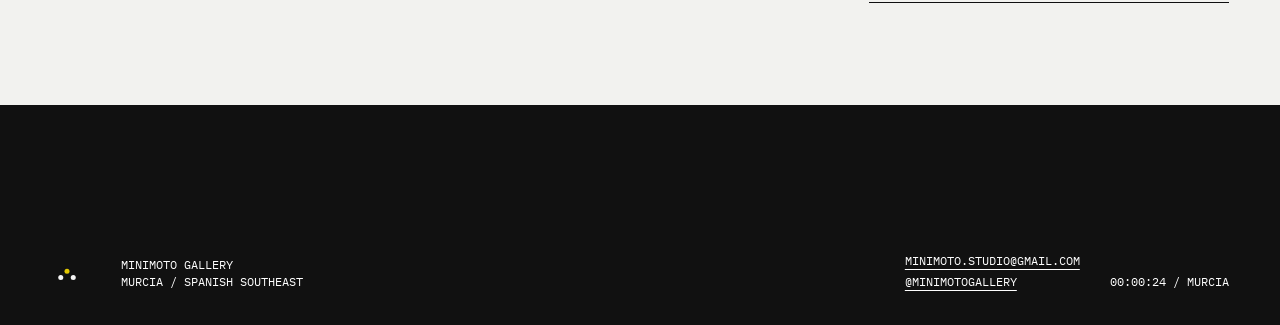
==== commit bdfbab9d: "Add Pintura por aspersion press dossier" ====
--- a/minimoto-gallery/index-en.html
+++ b/minimoto-gallery/index-en.html
@@ -48,7 +48,7 @@
         <p class="hero-text"><em>Spray Painting</em> continues the research initiated by Juan Sánchez in <em>Drip Painting</em>. Tank, pump, pipes, pressure, sprinklers, sensors, architecture and public presence form a circuit that shifts painting from surface to system.</p>
         <div class="hero-actions">
           <button data-open-project="MM-005" type="button">View exhibition <span>→</span></button>
-          <a href="https://mail.google.com/mail/u/?authuser=minimoto.studio@gmail.com&view=cm&fs=1&to=minimoto.studio@gmail.com&su=Dossier%20%E2%80%94%20Spray%20Painting">Request dossier <span>→</span></a>
+          <a href="./prensa-pintura-aspersion.html">Press dossier <span>→</span></a>
         </div>
       </div>
       <figure class="hero-visual">
--- a/minimoto-gallery/logo-motion.css
+++ b/minimoto-gallery/logo-motion.css
@@ -13,48 +13,59 @@
   transform: none !important;
 }
 
-.logo-motion-mask {
+/* The original raster wordmark always stays untouched.
+   These layers appear only while the logo interaction is active. */
+.logo-motion-dot-masks,
+.logo-motion-dots {
   position: absolute;
   z-index: 2;
-  top: -2px;
-  right: -2px;
-  width: 13.7%;
-  height: calc(100% + 4px);
-  background: var(--paper, #fbfbfa);
+  inset: 0;
+  width: 100%;
+  height: 100%;
   pointer-events: none;
+  opacity: 0;
 }
 
+.logo-motion-dot-masks { z-index: 2; }
 .logo-motion-dots {
+  z-index: 3;
+  transform-origin: 95% 41.29%;
+}
+
+.logo-motion-dot-masks i,
+.logo-motion-dots i {
   position: absolute;
-  z-index: 3;
-  top: 0;
-  right: 0;
-  width: 12.8%;
-  height: 100%;
-  pointer-events: none;
-  transform-origin: 50% 50%;
-  color: currentColor;
+  width: 3.1319%;
+  height: 36.7742%;
+  border-radius: 50%;
+}
+
+/* Exact positions measured from the original 1820 × 155 wordmark. */
+.logo-motion-dot-masks i:nth-child(1),
+.logo-motion-dots i:nth-child(1) { left: 90%; top: 6.4516%; }
+
+.logo-motion-dot-masks i:nth-child(2),
+.logo-motion-dots i:nth-child(2) { left: 96.8681%; top: 6.4516%; }
+
+.logo-motion-dot-masks i:nth-child(3),
+.logo-motion-dots i:nth-child(3) { left: 93.4615%; top: 56.7742%; }
+
+.logo-motion-dot-masks i {
+  background: var(--paper, #fbfbfa);
+  transform: scale(1.14);
 }
 
 .logo-motion-dots i {
-  position: absolute;
-  width: clamp(5px, 1.15vw, 10px);
-  aspect-ratio: 1;
-  border-radius: 50%;
-  background: #1c1c1c;
-  transition: background-color .18s ease, transform .18s ease;
+  background: var(--minimoto-blue);
 }
 
-.logo-motion-dots i:nth-child(1) { left: 4%; top: 7%; }
-.logo-motion-dots i:nth-child(2) { right: 3%; top: 7%; }
-.logo-motion-dots i:nth-child(3) { left: 50%; bottom: 4%; transform: translateX(-50%); }
+.logo-motion.is-logo-near .logo-motion-dot-masks,
+.logo-motion.is-logo-near .logo-motion-dots {
+  opacity: 1;
+}
 
 .logo-motion.is-logo-near .logo-motion-dots {
   animation: minimoto-dots-orbit .9s cubic-bezier(.3,.75,.2,1) infinite;
-}
-
-.logo-motion.is-logo-near .logo-motion-dots i {
-  background: var(--minimoto-blue);
 }
 
 @keyframes minimoto-dots-orbit {
@@ -65,7 +76,3 @@
 @media (prefers-reduced-motion: reduce) {
   .logo-motion.is-logo-near .logo-motion-dots { animation: none; }
 }
-
-@media (max-width: 650px) {
-  .logo-motion-dots i { width: 6px; }
-}
